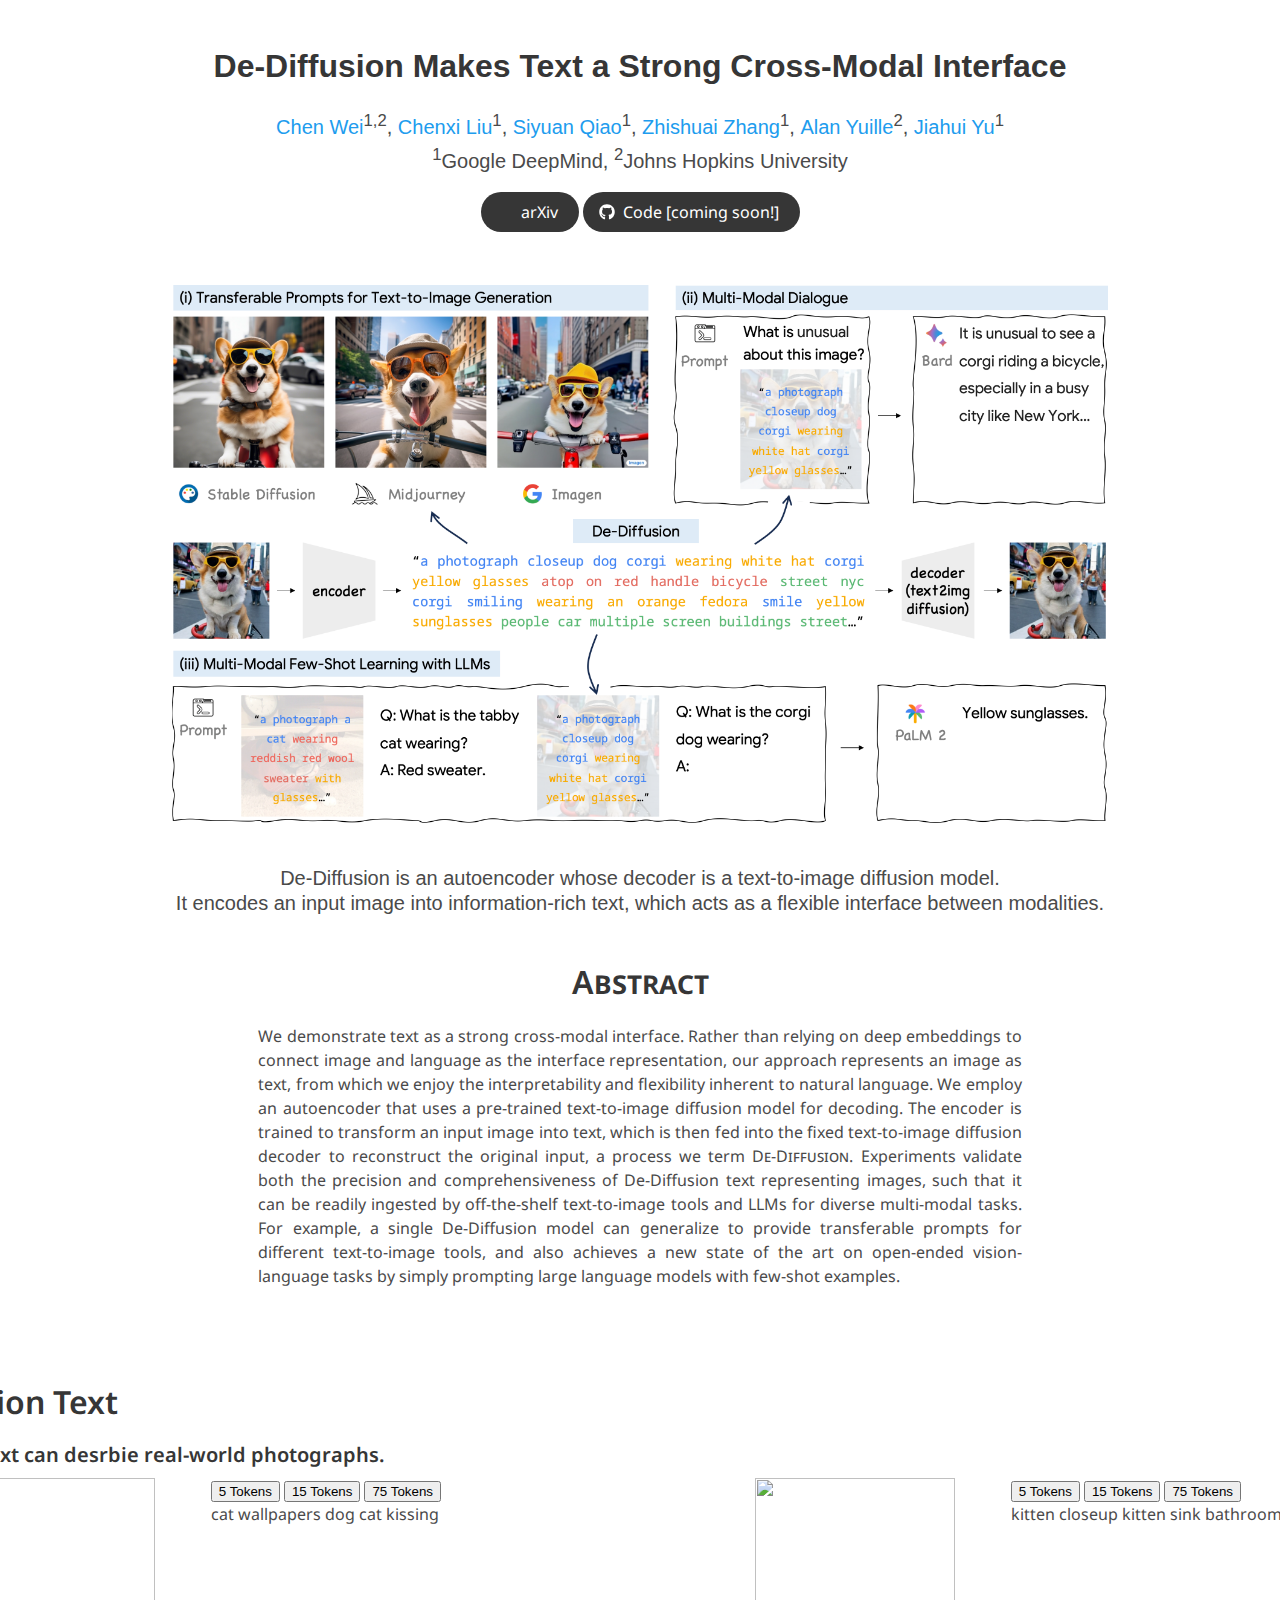
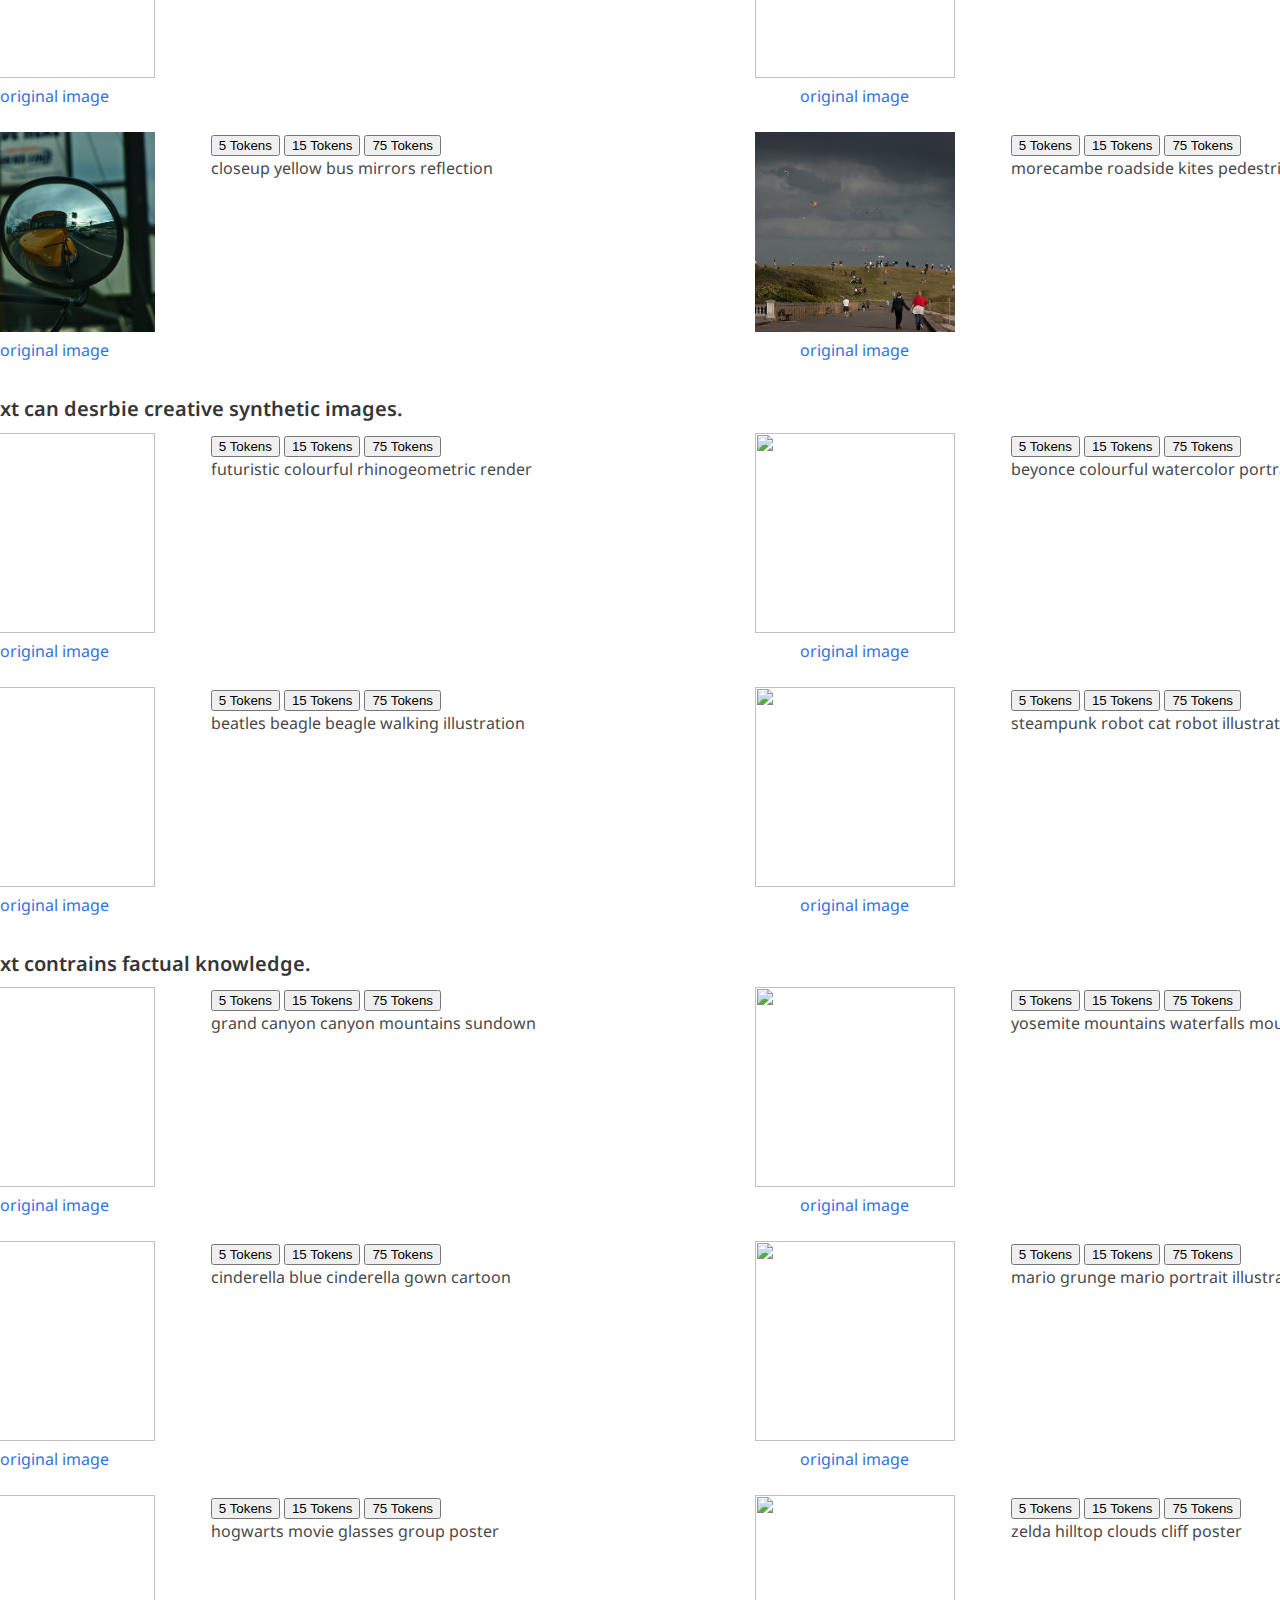
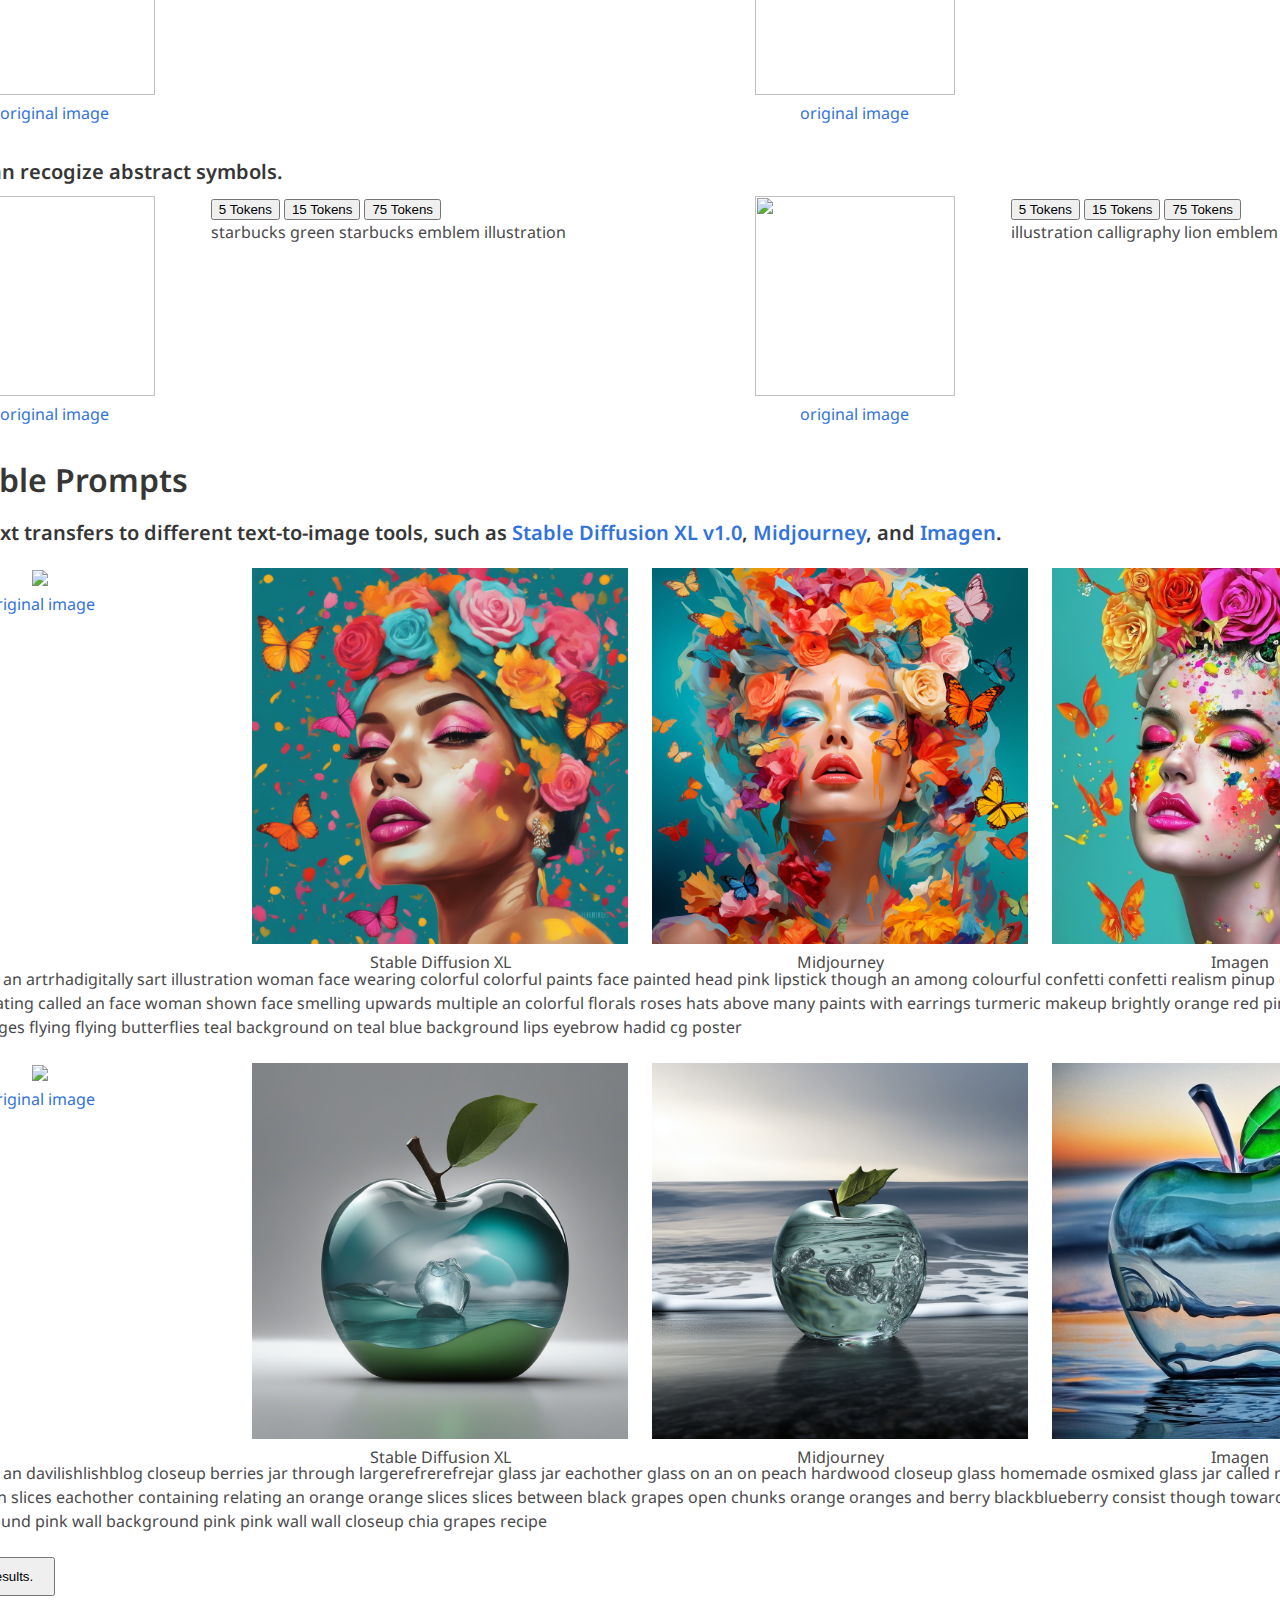
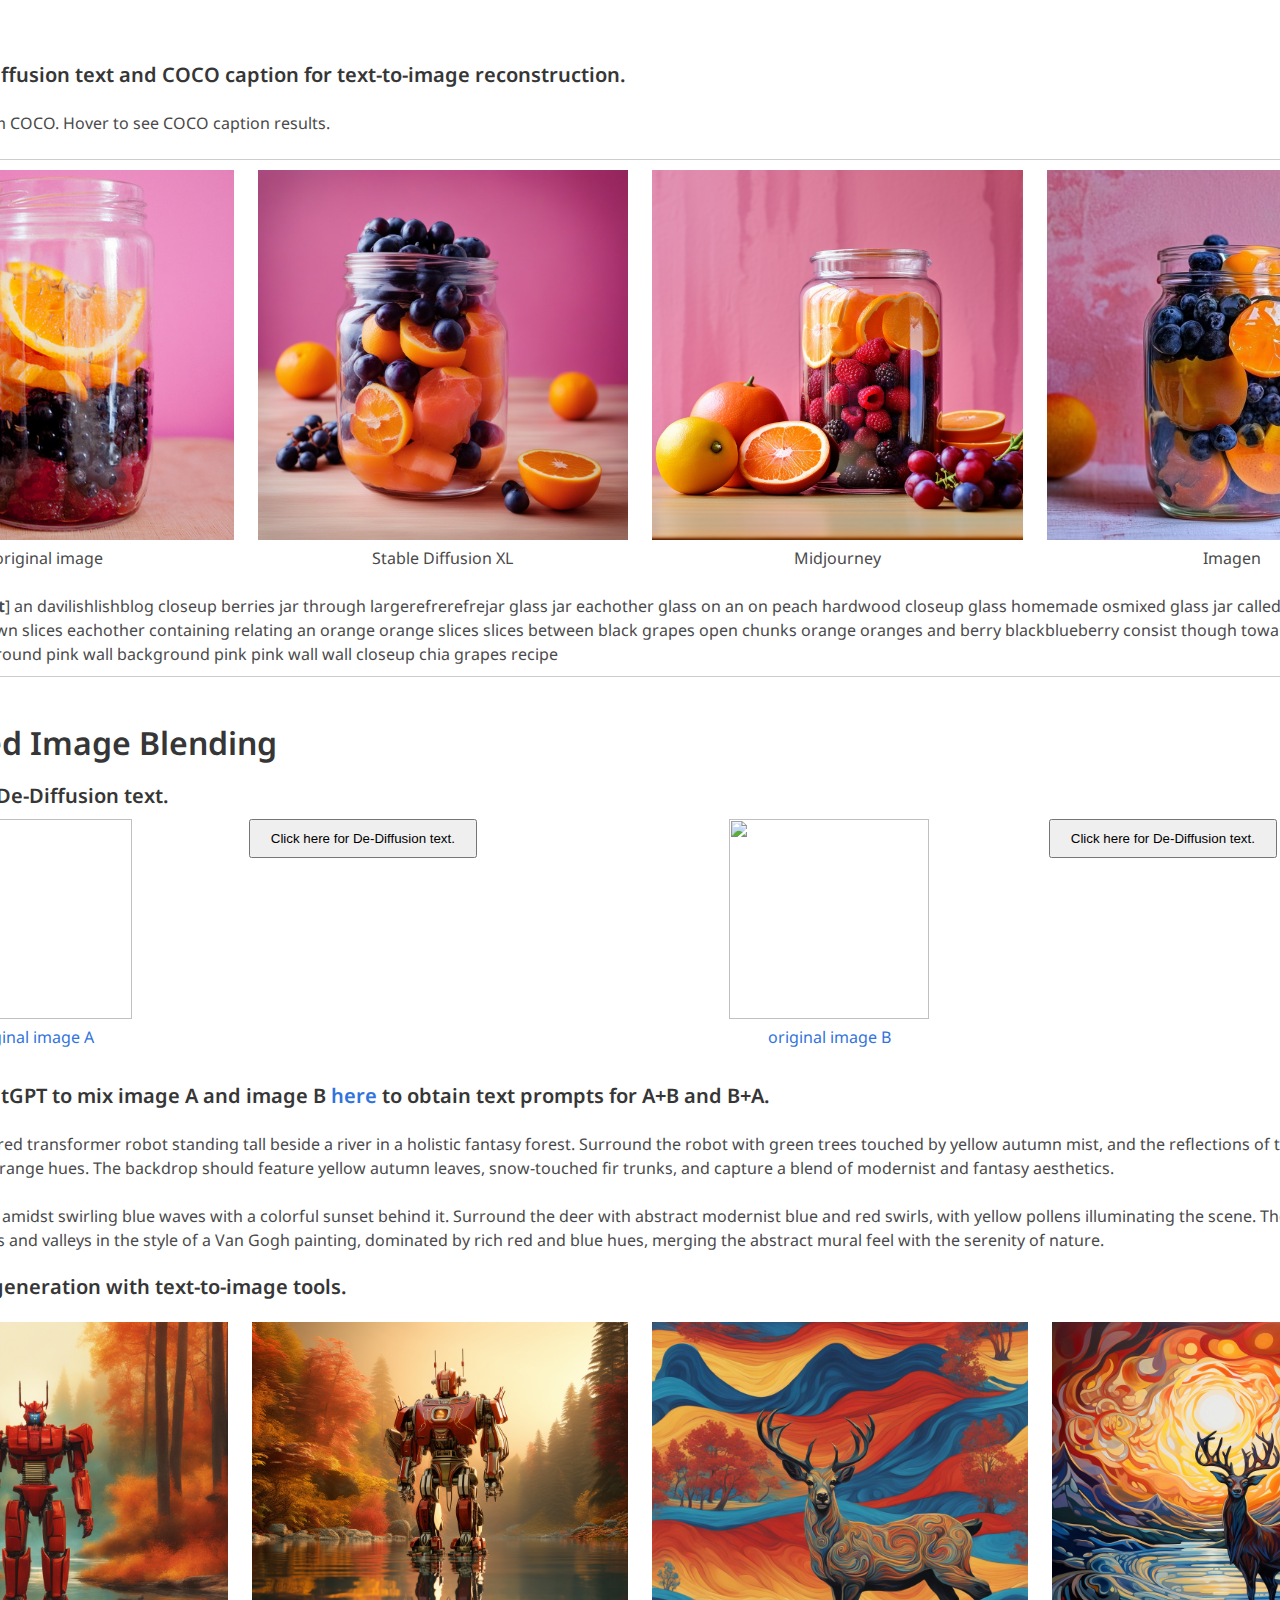
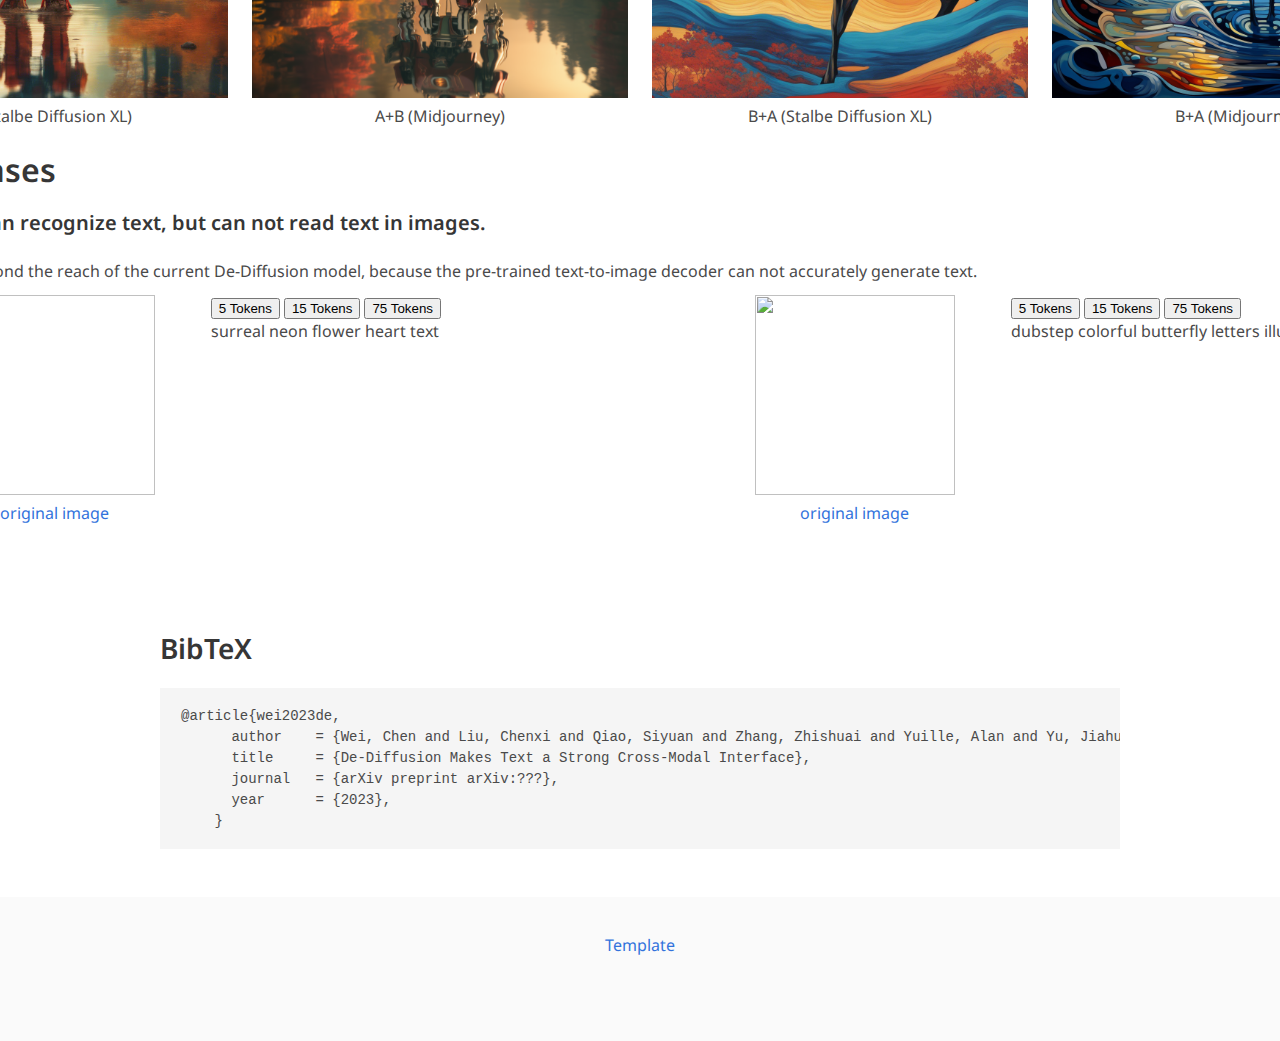
==== index.html @ e693ab11 "upadte" ====
<!DOCTYPE html>
<html>
<head>
  <meta charset="utf-8">
  <meta name="description"
        content="De-Diffusion Makes Text a Strong Cross-Modal Interface">
  <meta name="viewport" content="width=device-width, initial-scale=1">
  <title>De-Diffusion</title>

  <link href="https://fonts.googleapis.com/css?family=Google+Sans|Noto+Sans|Castoro"
        rel="stylesheet">

  <link rel="stylesheet" href="./dediffusion/css/bulma.min.css">
  <link rel="stylesheet" href="./dediffusion/css/bulma-carousel.min.css">
  <link rel="stylesheet" href="./dediffusion/css/bulma-slider.min.css">
  <link rel="stylesheet" href="./dediffusion/css/fontawesome.all.min.css">
  <link rel="stylesheet"
        href="https://cdn.jsdelivr.net/gh/jpswalsh/academicons@1/css/academicons.min.css">
  <link rel="stylesheet" href="./dediffusion/css/index.css">

  <script src="https://ajax.googleapis.com/ajax/libs/jquery/3.5.1/jquery.min.js"></script>
  <script defer src="./dediffusion/js/fontawesome.all.min.js"></script>
  <script src="./dediffusion/js/bulma-carousel.min.js"></script>
  <script src="./dediffusion/js/bulma-slider.min.js"></script>
  <script src="./dediffusion/js/index.js"></script>
  <style>
  .src-image{
    margin-bottom: -5%;
  }
  .dst-image {
    margin-top:-95%;
    opacity: 0;
    transition: 1s ease-in-out;
  }
  .overlay-image:hover .dst-image {
    opacity: 1;
  }

  .hover-block {
    padding: 10px;
    border: 1px solid #ccc;
    border-radius: 5px;
    /* position: absolute; */
    /* top: 0;
    left: 0; */
    transition: opacity 0s ease-in-out;
  }

  .dst-column {
    opacity: 0;
    margin-top:-38.35%;
    margin-bottom: 10%;
  }
  .overlay-column:hover .src-column {
    opacity: 0;
  }
  .overlay-column:hover .dst-column {
    opacity: 1;
  }

  caption {
    padding: 10px;
    caption-side: bottom;
    font-weight: 1000;
  }
  
  .center-cropped {
    object-fit: cover;
    object-position: center;
    height: 200px;
    width: 200px;
  }

  .center-cropped-auto {
    object-fit: cover;
    object-position: center;
    height: 100%;
    width: 100%;
  }
  #squareImage {
  width: 100%;
  }

  .square-text-block {
    width: 600px;
    height: auto;
    overflow: hidden;
    position: relative;
    box-sizing: border-box;
    margin-left: -10%;
  }

  .square-text-block-large {
    width: auto;
    height: auto;
    /* overflow: hidden; */
    /* position: relative; */
    /* box-sizing: border-box; */
  }
  </style>
</head>
<body>


<section class="hero">
  <div class="hero-body">
    <div class="container is-max-desktop">
      <div class="columns is-centered">
        <div class="column has-text-centered">
          <h1 class="title is-size-3 publication-title">
            De-Diffusion Makes Text a Strong Cross-Modal Interface
          </h1>
          <div class="is-size-5 publication-authors">
            <span class="author-block">
              <a href="https://weichen582.github.io/">Chen Wei</a><sup>1,2</sup>,</span>
            <span class="author-block">
              <a href="https://www.cs.jhu.edu/~cxliu/">Chenxi Liu</a><sup>1</sup>,</span>
            <span class="author-block">
              <a href="https://www.cs.jhu.edu/~syqiao/">Siyuan Qiao</a><sup>1</sup>,
            </span>
            <span class="author-block">
              <a href="https://zhishuai.xyz/">Zhishuai Zhang</a><sup>1</sup>,
            </span>
            <span class="author-block">
              <a href="https://www.cs.jhu.edu/~ayuille/">Alan Yuille</a><sup>2</sup>,
            </span>
            <span class="author-block">
              <a href="https://jiahuiyu.com/">Jiahui Yu</a><sup>1</sup>
            </span>
          </div>

          <div class="is-size-5 publication-authors">
            <span class="author-block"><sup>1</sup>Google DeepMind</span>,
            <span class="author-block"><sup>2</sup>Johns Hopkins University</span>
          </div>


          <div class="column has-text-centered">
            <div class="publication-links">
              <!-- PDF Link. -->
              <span class="link-block">
                <a href="https://arxiv.org/abs/???"
                   class="external-link button is-normal is-rounded is-dark">
                  <span class="icon">
                      <i class="ai ai-arxiv"></i>
                  </span>
                  <span>arXiv</span>
                </a>
              </span>
              <span class="link-block">
                <a href=""
                   class="external-link button is-normal is-rounded is-dark">
                  <span class="icon">
                      <i class="fab fa-github"></i>
                  </span>
                  <span>Code [coming soon!]</span>
                </a>
              </span>
            </div>
          </div>
        </div>
      </div>
    </div>
  </div>
</section>

<section class="hero teaser">
  <div class="container is-max-desktop">
    <div class="hero-body">
      <div class="columns is-centered has-text-centered">
        <div class="column" style="padding: 0px">
          <img src="./dediffusion_imgs/teaser.png">
        </div>
      </div>
    </div>
    <h2 class="subtitle has-text-centered">
        <p>De-Diffusion is an autoencoder whose decoder is a text-to-image diffusion model.</p>
        <p>It encodes an input image into information-rich text, which acts as a flexible interface between modalities.</p>
    </h2>
  </div>
</section>


<section class="section">
  <div class="container is-max-desktop">
    <!-- Abstract. -->
    <div class="columns is-centered has-text-centered">
      <div class="column is-four-fifths">
        <h2 class="title is-3"><span class="small-caps">Abstract</span></h2>
        <div class="content has-text-justified">
          <p>
            We demonstrate text as a strong cross-modal interface.
            Rather than relying on deep embeddings to connect image and language as the interface representation, our approach represents an image as text, from which we enjoy the interpretability and flexibility inherent to natural language.
            We employ an autoencoder that uses a pre-trained text-to-image diffusion model for decoding. The encoder is trained to transform an input image into text, which is then fed into the fixed text-to-image diffusion decoder to reconstruct the original input, a process we term <span class="small-caps">De-Diffusion</span>.
            Experiments validate both the precision and comprehensiveness of De-Diffusion text representing images, such that it can be readily ingested by off-the-shelf text-to-image tools and LLMs for diverse multi-modal tasks.
            For example, a single De-Diffusion model can generalize to provide transferable prompts for different text-to-image tools, and also achieves a new state of the art on open-ended vision-language tasks by simply prompting large language models with few-shot examples.
          </p>
        </div>
      </div>
    </div>
    <!--/ Abstract. -->
</section>


<section class="section">
  <div class="container is-max-desktop">
    <div class="columns is-centered">
      <div class="column is-full-width">
        <!-- <h2 class="title is-3">Inpainting</h2> -->

        <h3 class="title is-3">De-Diffusion Text</h3>

        <div class="title is-5 has-text-justified">
            <p>De-Diffusion text can desrbie real-world photographs.</p>
        </div>

        <div class="columns">
            <div class="columns">
                <div class="column has-text-centered">
                    <img class='center-cropped' src="https://farm1.staticflickr.com/46/121153772_8f51e0c3cc_z.jpg">
                    <p><a href="https://cocodataset.org/#explore?id=247428">original image</a></p>
                </div>
                <div class="column square-text-block">
                    <button onclick="showBlock('block0a', 'block0')">5 Tokens</button>
                    <button onclick="showBlock('block0b', 'block0')">15 Tokens</button>
                    <button onclick="showBlock('block0c', 'block0')">75 Tokens</button>
                    <div id="block0a" class="content-block active">
                        <p>cat wallpapers dog cat kissing</p>
                    </div>
                    <div id="block0b" class="content-block">
                        <p>cat close wallpapers dogs eachother kissing eachother shepherd with dog beside cat cat outdoors wet</p>
                    </div>
                    <div id="block0c" class="content-block">
                        <p>a col special awesome generic sphoto dog an shepherd dog sitting smelling smelling an cat showing a whites eachother it looking eachother there ently relating a a cat polcat a cat there blurry towards a cat cat cat among subtle subtle sunny shadows snow road sunny background parenparencat cat redness browns brown and ently feline parenvintage regard regard navarshepherd optimized macro sensual canine dog close vintage closeup closeup beak kiss</p>
                    </div>
                </div>
            </div>

            <div class="columns">
                <div class="column has-text-centered">
                    <img class='center-cropped' src="https://farm1.staticflickr.com/90/248270582_f41115367b_z.jpg">
                    <p><a href="https://cocodataset.org/#explore?id=209747">original image</a></p>
                </div>
                <div class="column square-text-block">
                    <button onclick="showBlock('blockza', 'blockz')">5 Tokens</button>
                    <button onclick="showBlock('blockzb', 'blockz')">15 Tokens</button>
                    <button onclick="showBlock('blockzc', 'blockz')">75 Tokens</button>
                    <div id="blockza" class="content-block active">
                        <p>kitten closeup kitten sink bathroom</p>
                    </div>
                    <div id="blockzb" class="content-block">
                        <p>kitten cute analogue cute closeup sitting sink cat grey kitten orange brushes white bathroom sink</p>
                    </div>
                    <div id="blockzc" class="content-block">
                        <p>a colvindic vscocam analogue photograph of an kittens cat sitting in in in sink in a white basin it in basin sink there with a a orangepolpom a combs beside blur there a utentaps shelf above there white wall blur and wall and taps refer relating blur face bright lime green green white blur prettiest sportinggray gray brunette feline photograph macro cute cute kittens photograph vintage blur blur eyebrow sink</p>
                    </div>
                </div>
            </div>
        </div>

        <div class="columns">
            <div class="columns">
                <div class="column has-text-centered">
                    <img class='center-cropped' src="dediffusion_imgs/COCO_val2014_000000022755.jpg">
                    <p><a href="https://cocodataset.org/#explore?id=22755">original image</a></p>
                </div>
                <div class="column square-text-block">
                    <button onclick="showBlock('blocksa', 'blocks')">5 Tokens</button>
                    <button onclick="showBlock('blocksb', 'blocks')">15 Tokens</button>
                    <button onclick="showBlock('blocksc', 'blocks')">75 Tokens</button>
                    <div id="blocksa" class="content-block active">
                        <p>closeup yellow bus mirrors reflection</p>
                    </div>
                    <div id="blocksb" class="content-block">
                        <p>blurred windshield closeup mirror closeup mirror mirror bus yellow windshield beside behind roads billboards pole</p>
                    </div>
                    <div id="blocksc" class="content-block">
                        <p>a colcordvindicanalogue closeup of yellow bus mirror through a mirromirromirror depicting a yellow vehicle it on black bicycle foreground behind a a black polhandle a boards behind blur towards a white boards boards above background silhousky sky white siding and poles pole besides wooden pole lborange green green handle reflection contentreflection black black round mirror rotterdam wisconsin congestion vehicle mirror mirror vintage hdr reflection glass mirror</p>
                    </div>
                </div>
            </div>

            <div class="columns">
                <div class="column has-text-centered">
                    <img class='center-cropped' src="dediffusion_imgs/COCO_val2014_000000577310.jpg">
                    <p><a href="http://cocodataset.org/#explore?id=577310">original image</a></p>
                </div>
                <div class="column square-text-block">
                    <button onclick="showBlock('blockea', 'blocke')">5 Tokens</button>
                    <button onclick="showBlock('blockeb', 'blocke')">15 Tokens</button>
                    <button onclick="showBlock('blockec', 'blocke')">75 Tokens</button>
                    <div id="blockea" class="content-block active">
                        <p>morecambe roadside kites pedestrians stormy</p>
                    </div>
                    <div id="blockeb" class="content-block">
                        <p>morecambe whitby foreground people walking flying kite kite wearing people stormy clouds roads retaining bridge</p>
                    </div>
                    <div id="blockec" class="content-block">
                        <p>a colvc vanishing lantic street photography peop person right women walking towards scattered flying kites and a red shirt a on roadway road along alongside a a retaining polretaining a fencing right slope numerous a people sitting flying behind gloom dark cloud cloud earthy mound grassy grass etc with dark sky muted muted grey black person cloud foreground people muted beige slope mound whitby whitby burrows hilltop sky cloud skyline people walk grassy road</p>
                    </div>
                </div>
            </div>
        </div>

        <div class="title is-5 has-text-justified">
            <p>De-Diffusion text can desrbie creative synthetic images.</p>
          </div>

        <div class="columns">
            <div class="columns">
                <div class="column has-text-centered">
                    <img class='center-cropped' src="https://ideogram.ai/api/images/direct/Y1kG0joVReqhaXZ9Kp013w.jpg">
                    <p><a href="https://ideogram.ai/g/tQFD0qmnRRi2pnsyJ-YuIw/3">original image</a></p>
                </div>
                <div class="column square-text-block">
                    <button onclick="showBlock('blockxa', 'blockx')">5 Tokens</button>
                    <button onclick="showBlock('blockxb', 'blockx')">15 Tokens</button>
                    <button onclick="showBlock('blockxc', 'blockx')">75 Tokens</button>
                    <div id="blockxa" class="content-block active">
                        <p>futuristic colourful rhinogeometric render</p>
                    </div>
                    <div id="blockxb" class="content-block">
                        <p>neon futuristic render statue closeup frontal geometric rhinocolorful origami colorful glowing colorful background triangle</p>
                    </div>
                    <div id="blockxc" class="content-block">
                        <p>an arts pic digitally pixels closeup glowing rhino wearing colorful colorful glaspentagon angular cone closeup forehead through an through colorful geomeangular futuristic futuristic osfuturistic futuristic animal resembsimilar called an chrome rhino shown front frontal incorporating wearing an colorful geometriangle angular with wearing face and horn yellow horn orange orange teal turquoise consist consist towards maroon angular on on angular maroon darkness on gray grey background closeup eyebrow futuristic futuristic wallpaper</p>
                    </div>
                </div>
            </div>

            <div class="columns">
                <div class="column has-text-centered">
                    <img class='center-cropped' src="https://ideogram.ai/api/images/direct/8IQ8CEo_RQ-yqnFo4xCoaw.jpg">
                    <p><a href="https://ideogram.ai/g/kD8Kn85LQua3i3O_zU0nKw/1">original image</a></p>
                </div>
                <div class="column square-text-block">
                    <button onclick="showBlock('blockya', 'blocky')">5 Tokens</button>
                    <button onclick="showBlock('blockyb', 'blocky')">15 Tokens</button>
                    <button onclick="showBlock('blockyc', 'blocky')">75 Tokens</button>
                    <div id="blockya" class="content-block active">
                        <p>beyonce colourful watercolor portrait illustration</p>
                    </div>
                    <div id="blockyb" class="content-block">
                        <p>beyonce beyonce drawing painting woman head abstract hair blackandwhite sleeveless colourful particles sketch sketch splash</p>
                    </div>
                    <div id="blockyc" class="content-block">
                        <p>a arts drawing beyonce beyonce portrait woman portrait with swept swept curls in a silver dress it with colourful watercolor there with a a colorful pollouda cloud above atop with a colorful watercolor graffiti atop beige beige background shadows grey background with spots wth with woman ear bold magenta purple black sleek off sleeveless blackandwhite blackandwhite yellow swoocurls rihanna jimi supermodel abstract inktober drawing illustration stration face eyebrow portrait</p>
                    </div>
                </div>
            </div>
        </div>

        <div class="columns">
            <div class="columns">
                <div class="column has-text-centered">
                    <img class='center-cropped' src="https://ideogram.ai/api/images/direct/6l1tDirkQiO5sNOvfDOBbg.jpg">
                    <p><a href="https://ideogram.ai/g/XiCjYdSiQ9uRc29wIEquLA/3">original image</a></p>
                </div>
                <div class="column square-text-block">
                    <button onclick="showBlock('blockma', 'blockm')">5 Tokens</button>
                    <button onclick="showBlock('blockmb', 'blockm')">15 Tokens</button>
                    <button onclick="showBlock('blockmc', 'blockm')">75 Tokens</button>
                    <div id="blockma" class="content-block active">
                        <p>beatles beagle beagle walking illustration</p>
                    </div>
                    <div id="blockmb" class="content-block">
                        <p>beagle cartoon illustration cartoon triplets walking pedestrian beagle teal sweaters surrounded text intersection text crossing</p>
                    </div>
                    <div id="blockmc" class="content-block">
                        <p>an cartoon albu books vscocam drawing cartoon beagle four wearing blue blusweaters each rear pink pants walking an on zebra crossing crossing crossing cartoon os midcentury beagle beagle called these four an dog dog shown walking lineup unison wearing an white beagle beagle bears between spelled font white shoes beagle beagle mco browns brown monochrome placed front with yellow sweater on on font gray background on gray green background background text minimalist cartoon poster</p>
                    </div>
                </div>
            </div>

            <div class="columns">
                <div class="column has-text-centered">
                    <img class='center-cropped' src="https://ideogram.ai/api/images/direct/8q_kubfMSKSBkCFsLgx-TA.jpg">
                    <p><a href="https://ideogram.ai/g/f6eakEnQSfmGYA0b7a4_Jw/1">original image</a></p>
                </div>
                <div class="column square-text-block">
                    <button onclick="showBlock('blockna', 'blockn')">5 Tokens</button>
                    <button onclick="showBlock('blocknb', 'blockn')">15 Tokens</button>
                    <button onclick="showBlock('blocknc', 'blockn')">75 Tokens</button>
                    <div id="blockna" class="content-block active">
                        <p>steampunk robot cat robot illustration</p>
                    </div>
                    <div id="blocknb" class="content-block">
                        <p>cat steampunk wallpapers caricature eyes standing robot cat blackandwhite robot eyes fork scratched sketch mechanism</p>
                    </div>
                    <div id="blocknc" class="content-block">
                        <p>an hdr painting robotic cat aus blackandwhite steampunk cyborg cat with eye with crook standing an on black leash robot steampunk steampunk ossteampunk punk robot resemb exhibiting called an filly cat shown standing neck showcasing relating an derelsteampunk mechanism robot with optomeeye optomeeyed optomelenses silver monochrome brown monochrome consist overlooking with derelmechanism overlooking scratched cities faded codes on beige yellow background portrait eyebrow steampunk steampunk artwork</p>
                    </div>
                </div>
            </div>
        </div>


        <div class="title is-5 has-text-justified">
          <p>De-Diffusion text contrains factual knowledge.</p>
        </div>

        <div class="columns">
            <div class="columns">
                <div class="column has-text-centered">
                    <img class='center-cropped' src="https://upload.wikimedia.org/wikipedia/commons/a/aa/Dawn_on_the_S_rim_of_the_Grand_Canyon_%288645178272%29.jpg">
                    <p><a href="https://en.wikipedia.org/wiki/Grand_Canyon_National_Park#/media/File:Dawn_on_the_S_rim_of_the_Grand_Canyon_(8645178272).jpg">original image</a></p>
                </div>
                <div class="column square-text-block">
                    <button onclick="showBlock('block1a', 'block1')">5 Tokens</button>
                    <button onclick="showBlock('block1b', 'block1')">15 Tokens</button>
                    <button onclick="showBlock('block1c', 'block1')">75 Tokens</button>
                    <div id="block1a" class="content-block active">
                        <p>grand canyon canyon mountains sundown</p>
                    </div>
                    <div id="block1b" class="content-block">
                        <p>canyon rim wallpapers canyon arial rim canyon cliffs reddish mountains sundown horizrim rim rim</p>
                    </div>
                    <div id="block1c" class="content-block">
                        <p>an typical grand canyon many brown vast peaks mountains and canyon and overview surrounded an overview mostly overview canyon grand grand osgrand canyon canyon shown foreground note an overview canyon shown overview lineup whilst towards an morning morning dusk overview also morning morning blue sky and sky redness orange brown purple wth numerous towards vast cliffs numerous grand canyon grand cliffs mountains mostly blue background dusk overview grand grand canyon</p>
                    </div>
                </div>
            </div>

            <div class="columns">
                <div class="column has-text-centered">
                    <img class='center-cropped' src="https://upload.wikimedia.org/wikipedia/commons/thumb/1/13/Tunnel_View%2C_Yosemite_Valley%2C_Yosemite_NP_-_Diliff.jpg/2880px-Tunnel_View%2C_Yosemite_Valley%2C_Yosemite_NP_-_Diliff.jpg">
                    <p><a href="https://en.wikipedia.org/wiki/Yosemite_National_Park#/media/File:Tunnel_View,_Yosemite_Valley,_Yosemite_NP_-_Diliff.jpg">original image</a></p>
                </div>
                <div class="column square-text-block">
                    <button onclick="showBlock('block2a', 'block2')">5 Tokens</button>
                    <button onclick="showBlock('block2b', 'block2')">15 Tokens</button>
                    <button onclick="showBlock('block2c', 'block2')">75 Tokens</button>
                    <div id="block2a" class="content-block active">
                        <p>yosemite mountains waterfalls mountains mountains</p>
                    </div>
                    <div id="block2b" class="content-block">
                        <p>yosemite canyon unsplash mountains surrounded valley yosemite cliffs vegetation mountains summer clouds forests mountains gorge</p>
                    </div>
                    <div id="block2c" class="content-block">
                        <p>an photographer typical known valleys two peimonumental cliffs mountains and dome and valleys surrounded an through grassy vegetation valleys yosemite yosemite osyosemite yosemite canyon together foreground looking an and valleys shown valleys open surrounded among an greenery flanforests forests besides white sky blue sky and cloud grey grey grey grey wth foreground towards white cliffs among valleys valleys monumental cliffs mountains mostly pine forrest haze overview monumental yosemite gorge</p>
                    </div>
                </div>
            </div>
        </div>

        <div class="columns">
            <div class="columns">
                <div class="column has-text-centered">
                    <img class='center-cropped' src="https://images.ctfassets.net/m3qyzuwrf176/5LwxiSmNztysKXhQdqnEEg/5f6000c243e3a5a744d3009127738d2d/Jun10_CINDERLLA_Matinees7-banner.jpg">
                    <p><a href="https://www.academymuseum.org/en/programs/detail/cinderella-01872a9c-4e25-158f-c0f6-730e6f821663">original image</a></p>
                </div>
                <div class="column square-text-block">
                    <button onclick="showBlock('block3a', 'block3')">5 Tokens</button>
                    <button onclick="showBlock('block3b', 'block3')">15 Tokens</button>
                    <button onclick="showBlock('block3c', 'block3')">75 Tokens</button>
                    <div id="block3a" class="content-block active">
                        <p>cinderella blue cinderella gown cartoon</p>
                    </div>
                    <div id="block3b" class="content-block">
                        <p>cinderella cartoon illustration cartoon woman gestures net princess blue gown with gloves snowing nighttime wires</p>
                    </div>
                    <div id="block3c" class="content-block">
                        <p>a illustration cartoon cinderella cinderella female fing examining offering sparkling webs wearing a pale dress it distributed sparkly strings overwhelmed distributed a a silver pol strings a string surrounding seen against a gray surface background right darkness purple background shadows snow ground darkness tree featuring wearing blue gloves pale pale blue white white dressed mostly silhouette yellow yellow hair ponytail disney rodgers imation animation cinderella gown illustration white face hime gown</p>                    </div>
                </div>
            </div>

            <div class="columns">
                <div class="column has-text-centered">
                    <img class='center-cropped' src="https://ideogram.ai/api/images/direct/mXjbXE2xRcibrtn_7Ikpbw.jpg">
                    <p><a href="https://ideogram.ai/api/images/direct/mXjbXE2xRcibrtn_7Ikpbw.jpg">original image</a></p>
                </div>
                <div class="column square-text-block">
                    <button onclick="showBlock('block4a', 'block4')">5 Tokens</button>
                    <button onclick="showBlock('block4b', 'block4')">15 Tokens</button>
                    <button onclick="showBlock('block4c', 'block4')">75 Tokens</button>
                    <div id="block4a" class="content-block active">
                        <p>mario grunge mario portrait illustration</p>
                    </div>
                    <div id="block4b" class="content-block">
                        <p>nintendo cartoon drawing cartoon boy portrait cartoon cartoon red cartoon with cap splash graffiti splash</p>
                    </div>
                    <div id="block4c" class="content-block">
                        <p>a drawing cartoon mario mario cartoon head portra animated mario mario in a red cap it looking watercolor paint staring there a a black pol spots a paint there staring wth a black spots dots on monochrome grey background shadows white backdrop splatsplatrefer wearing mario moustache red red teal blue blue drawing drawing vintage red deterbello cap capcom capcom alliance games inktober drawing vintage hdr cheek eyebrow smiling</p>
                    </div>
                </div>
            </div>
        </div>

        <div class="columns">
            <div class="columns">
                <div class="column has-text-centered">
                    <img class='center-cropped' src="https://m.media-amazon.com/images/M/MV5BNmQ0ODBhMjUtNDRhOC00MGQzLTk5MTAtZDliODg5NmU5MjZhXkEyXkFqcGdeQXVyNDUyOTg3Njg@._V1_.jpg">
                    <p><a href="https://www.imdb.com/title/tt0241527/mediaviewer/rm2105413120/?ref_=tt_ov_i">original image</a></p>
                </div>
                <div class="column square-text-block">
                    <button onclick="showBlock('block7a', 'block7')">5 Tokens</button>
                    <button onclick="showBlock('block7b', 'block7')">15 Tokens</button>
                    <button onclick="showBlock('block7c', 'block7')">75 Tokens</button>
                    <div id="block7a" class="content-block active">
                        <p>hogwarts movie glasses group poster</p>
                    </div>
                    <div id="block7b" class="content-block">
                        <p>potter movie poster people collage characters potter beside characters glasses candles text poster candle light</p>
                    </div>
                    <div id="block7c" class="content-block">
                        <p>an poster boy closeup wth black and hogwarts dressed brown tie brown tie aboard an amongst lit pillars lamps hogwarts movies osrupert stark aph containing foreground collage an teenage persons shown portrait portrait beside with an white and lamps pillars beside smiling text and font regard eyewear darkness orange and poster accompanied beside with icy birds among inhabitants faces darkness font cityscape black blue background lights poster hermione movie poster</p>
                    </div>
                </div>
            </div>

            <div class="columns">
                <div class="column has-text-centered">
                    <img class='center-cropped' src="https://upload.wikimedia.org/wikipedia/en/c/c6/The_Legend_of_Zelda_Breath_of_the_Wild.jpg">
                    <p><a href="https://en.wikipedia.org/wiki/The_Legend_of_Zelda:_Breath_of_the_Wild#/media/File:The_Legend_of_Zelda_Breath_of_the_Wild.jpg">original image</a></p>
                </div>
                <div class="column square-text-block">
                    <button onclick="showBlock('block8a', 'block8')">5 Tokens</button>
                    <button onclick="showBlock('block8b', 'block8')">15 Tokens</button>
                    <button onclick="showBlock('block8c', 'block8')">75 Tokens</button>
                    <div id="block8a" class="content-block active">
                        <p>zelda hilltop clouds cliff poster</p>
                    </div>
                    <div id="block8b" class="content-block">
                        <p>zelda movie poster boy standing sword shield atop text sunlight clouds sunlight valleys rock</p>
                    </div>
                    <div id="block8c" class="content-block">
                        <p>a poster cartoon adventure protag boy standing holding standing and sword atop a atop atop it on atop rock a landsc pol land sca foreground amid foreground amid a some cities city amid sunlight sunlight clouds among valleys among clouds foreground showcases sunlight sunlight also navy blue written font also font vintage action adventure shield disney reboot successor games game poster vintage and skyline slogan cloud</p>
                    </div>
                </div>
            </div>
        </div>

        <div class="title is-5 has-text-justified">
            <p>De-Diffusion can recogize abstract symbols.</p>
        </div>

        <div class="columns">
            <div class="columns">
                <div class="column has-text-centered">
                    <img class='center-cropped' src="https://assets1.cleartax-cdn.com/finfo/wg-utils/retool/bb7ce2ba-24e9-4891-846d-1be5964f10df.PNG">
                    <p><a href="https://zh.wikipedia.org/zh-tw/%E6%98%9F%E5%B7%B4%E5%85%8B#/media/File:Starbucks_Coffee.svg">original image</a></p>
                </div>
                <div class="column square-text-block">
                    <button onclick="showBlock('block5a', 'block5')">5 Tokens</button>
                    <button onclick="showBlock('block5b', 'block5')">15 Tokens</button>
                    <button onclick="showBlock('block5c', 'block5')">75 Tokens</button>
                    <div id="block5a" class="content-block active">
                        <p>starbucks green starbucks emblem illustration</p>
                    </div>
                    <div id="block5b" class="content-block">
                        <p>starbucks starbucks illustration symbol closeup round starbucks cup green face with star symbol background symbol</p>
                    </div>
                    <div id="block5c" class="content-block">
                        <p>an illustration coffee logo situated black and white green stripped logo huge logo white lines aboard an on the white logo circle pontiindian oslandmark coffee logo resemb relating called an coffee female shown face frontal situated relating an white religious star crown with smiling star long hair long curls deepgreen emerald green consist front between white logo between geomestar emerald strips background white white background minimalist minimalist minimalist logo logo</p>
                    </div>
                </div>
            </div>

            <div class="columns">
                <div class="column has-text-centered">
                    <img class='center-cropped' src="https://ideogram.ai/api/images/direct/1pLO2wyST_CM82bvSSIPhg.jpg">
                    <p><a href="https://ideogram.ai/g/DSmCiatASMujXBDsCPdk7A/1">original image</a></p>
                </div>
                <div class="column square-text-block">
                    <button onclick="showBlock('block6a', 'block6')">5 Tokens</button>
                    <button onclick="showBlock('block6b', 'block6')">15 Tokens</button>
                    <button onclick="showBlock('block6c', 'block6')">75 Tokens</button>
                    <div id="block6a" class="content-block active">
                        <p>illustration calligraphy lion emblem illustration</p>
                    </div>
                    <div id="block6b" class="content-block">
                        <p>lions minimalist illustration symbol typical walking symbol lions silhouette symbol black symbol grey background tied</p>
                    </div>
                    <div id="block6c" class="content-block">
                        <p>a lions animal walking side winding winding lion on a beige pared it minimalist profile silhouette featuring featuring a a black pol curled a silhouette atop lineup in a atmospheric silhouette silhouette on pale beige pared backgrounds grey background minimalist minimalist gladly featuring minimalist silhouette black and blk navy black white symbol modern i modernist minimalist white lions lions atx wsj fintech minimalist line symbol render o metric silhouette profile symbol</p>
                    </div>
                </div>
            </div>
        </div>

        <h3 class="title is-3">Transferable Prompts</h3>

        <div class="title is-5 has-text-justified">
            <p>De-Diffusion text transfers to different text-to-image tools, such as <a href="https://clipdrop.co/stable-diffusion">Stable Diffusion XL v1.0</a>, <a href="https://www.midjourney.com/">Midjourney</a>, and <a href="https://imagen.research.google/">Imagen</a>.</p>
        </div>

        <div class="content">
            <div class="columns">
                <div class="column has-text-centered">
                    <img src="https://ideogram.ai/api/images/direct/pJgM3IHEQ2OxPl3U02IGVA.jpg">
                    <p><a href="https://ideogram.ai/g/KGtfj-JrRAuwxWlDYI-qpA/2">original image</a></p>
                </div>

                <div class="column has-text-centered">
                    <img src="dediffusion_imgs/4_stable.jpeg">
                    <p>Stable Diffusion XL</p>
                </div>

                <div class="column has-text-centered">
                    <img src="dediffusion_imgs/4_mid.png">
                    <p>Midjourney</p>
                </div>

                <div class="column has-text-centered">
                    <img src="dediffusion_imgs/4_imagen.jpg">
                    <p>Imagen</p>
                </div>
            </div>

            <div class="long-text-block">
                <p>[<b>De-Diffusion Text</b>] an artrhadigitally sart illustration woman face wearing colorful colorful paints face painted head pink lipstick though an among colourful confetti confetti realism pinup osjanumonroe monroe resembrelating called an face woman shown face smelling upwards multiple an colorful florals roses hats above many paints with earrings turmeric makeup brightly orange red pink wth scattered among yellow oranges flying flying butterflies teal background on teal blue background lips eyebrow hadid cg poster</p>
            </div>
        </div>

        <div class="content">
            <div class="columns">
                <div class="column has-text-centered">
                    <img src="https://ideogram.ai/api/images/direct/0tNkWJixROOrKzy1HUzyHg.jpg">
                    <p><a href="https://ideogram.ai/g/FCDbFJXNRyGX_0jACq8ppw/0">original image</a></p>
                </div>

                <div class="column has-text-centered">
                    <img src="dediffusion_imgs/2_stable.jpeg">
                    <p>Stable Diffusion XL</p>
                </div>

                <div class="column has-text-centered">
                    <img src="dediffusion_imgs/2_mid.png">
                    <p>Midjourney</p>
                </div>

                <div class="column has-text-centered">
                    <img src="dediffusion_imgs/2_imagen.jpg">
                    <p>Imagen</p>
                </div>
            </div>

            <div class="long-text-block">
                <p>[<b>De-Diffusion Text</b>] an davilishlishblog closeup berries jar through largerefrerefrejar glass jar eachother glass on an on peach hardwood closeup glass homemade osmixed glass jar called relating called an oranges fruit shown slices eachother containing relating an orange orange slices slices between black grapes open chunks orange oranges and berry blackblueberry consist though towards pink closeup facing that background pink wall background pink pink wall wall closeup chia grapes recipe</p>
            </div>
        </div>

        <div id="expandable-block-1" class="expandable-block">
            <button onclick="toggleExpand('expandable-block-1')" class="expandable-button">Click here for more results.</button>

            <div class="content">
                <div class="columns">
                    <div class="column has-text-centered">
                        <img src="https://ideogram.ai/api/images/direct/zarOY9DpQfWeMfTiLYI5NQ.jpg">
                        <p><a href="https://ideogram.ai/g/mBsmE04ZTZS0dKAta33bpQ/3">original image</a></p>
                    </div>

                    <div class="column has-text-centered">
                        <img src="dediffusion_imgs/3_stable.jpeg">
                        <p>Stable Diffusion XL</p>
                    </div>

                    <div class="column has-text-centered">
                        <img src="dediffusion_imgs/3_mid.png">
                        <p>Midjourney</p>
                    </div>

                    <div class="column has-text-centered">
                        <img src="dediffusion_imgs/3_imagen.jpg">
                        <p>Imagen</p>
                    </div>
                </div>

                <div class="long-text-block">
                    <p>[<b>De-Diffusion Text</b>] an illustration albuetching vscocam illustration intricate insect heavily black intricate intricate insect insect crest intricate crest on an behind lit circular moon intricate folkosintricate insect insect forma exhibiting called an intricate insect shown frontal frontal surrounded amongst an lit many crescent moons besides scattered stars and stars and moons pastgold beige navy amongst beside among and crescent beside and crescent navy stars on dark navy background night stars bohemian etching logo</p>
                </div>
            </div>

            <div class="content">
                <div class="columns">
                    <div class="column has-text-centered">
                        <img class="center-cropped-auto" src="https://image.lexica.art/full_jpg/dd71b95a-121a-4387-839e-89c302966929" id="squareImage">
                        <p><a href="https://lexica.art/prompt/9085bca0-2eb5-46d0-9a52-277b8d76091a">original image</a></p>
                    </div>

                    <div class="column has-text-centered">
                        <img src="dediffusion_imgs/1_stable.jpeg">
                        <p>Stable Diffusion XL</p>
                    </div>

                    <div class="column has-text-centered">
                        <img src="dediffusion_imgs/1_mid.png">
                        <p>Midjourney</p>
                    </div>

                    <div class="column has-text-centered">
                        <img src="dediffusion_imgs/1_imagen.jpg">
                        <p>Imagen</p>
                    </div>
                </div>

                <div class="long-text-block">
                    <p>[<b>De-Diffusion Text</b>] an artapiccgi sart painting watercolor mountain consisting blackandwhite misty huge mountain towering mound and stick beside an beside a wetland wetland mountainfuturistic osfuturistic futuristic mound shown exhibiting see an misty pond shown hillside alongside alongside with an black black stems poles with dripping dripping with dripping atmospheric mist silver monochrome grey monochrome wth foreground towards white background aside alps peaks white peaks mountains beige beige background sunlight reflections fantasy watercolor painting</p>
                </div>
            </div>

            <div class="content">
                <div class="columns">
                    <div class="column has-text-centered">
                        <img src="dediffusion_imgs/5.jpg">
                        <p>original image</p>
                    </div>

                    <div class="column has-text-centered">
                        <img src="dediffusion_imgs/5_stable.jpeg">
                        <p>Stable Diffusion XL</p>
                    </div>

                    <div class="column has-text-centered">
                        <img src="dediffusion_imgs/5_mid.png">
                        <p>Midjourney</p>
                    </div>

                    <div class="column has-text-centered">
                        <img src="dediffusion_imgs/5_imagen.jpg">
                        <p>Imagen</p>
                    </div>
                </div>

                <div class="long-text-block">
                    <p>[<b>De-Diffusion Text</b>] an anomicomkppixels tfsimple circle consisting white blk wire hoop circular hoop black wire between an into black wire hoop minimal midcentury osminimal minimalist hoop creativesimilar called an white circle shown portrait frontal closeup resemban white white circular circle with simple simple simple hoop white circle ilitwhi black monochrome transportently between simple circle simple simple frame white isobackground isowhite background minimalist minimalist minimalist line decal</p>
                </div>
            </div>
        </div>

        <div class="title is-5 has-text-justified">
            <p>Compare De-Diffusion text and COCO caption for text-to-image reconstruction.</p>
        </div>
    
        <div class="content">
            <p>The example is from COCO. Hover to see COCO caption results.</p>
        </div>
    
        <div class="overlay-column content" >
            <div class="hover-block content src-column">
                <div class="columns">
                    <div class="column has-text-centered">
                        <img src="dediffusion_imgs/344222.jpg">
                        <p>original image</p>
                    </div>

                    <div class="column has-text-centered">
                        <img src="dediffusion_imgs/344222_stable_ours.jpeg">
                        <p>Stable Diffusion XL</p>
                    </div>

                    <div class="column has-text-centered">
                        <img src="dediffusion_imgs/344222_mid_ours.png">
                        <p>Midjourney</p>
                    </div>

                    <div class="column has-text-centered">
                        <img src="dediffusion_imgs/344222_imagen_ours.jpg">
                        <p>Imagen</p>
                    </div>
                </div>

                <div class="content">
                    <p>[<b>De-Diffusion Text</b>] an davilishlishblog closeup berries jar through largerefrerefrejar glass jar eachother glass on an on peach hardwood closeup glass homemade osmixed glass jar called relating called an oranges fruit shown slices eachother containing relating an orange orange slices slices between black grapes open chunks orange oranges and berry blackblueberry consist though towards pink closeup facing that background pink wall background pink pink wall wall closeup chia grapes recipe</p>
                </div>
            </div>

            <div class="hover-block content dst-column">
                <div class="columns">
                    <div class="column has-text-centered">
                        <img src="dediffusion_imgs/344222.jpg">
                        <p>original image</p>
                    </div>

                    <div class="column has-text-centered">
                        <img src="dediffusion_imgs/344222_stable_coco.jpeg">
                        <p>Stable Diffusion XL</p>
                    </div>

                    <div class="column has-text-centered">
                        <img src="dediffusion_imgs/344222_mid_coco.png">
                        <p>Midjourney</p>
                    </div>

                    <div class="column has-text-centered">
                        <img src="dediffusion_imgs/344222_imagen_coco.jpg">
                        <p>Imagen</p>
                    </div>
                </div>

                <div>
                    <p>[<b>COCO Caption</b>] A jar filled with different types of fruit on a table.</p>
                </div>
            </div>
        </div>

        <div class="title is-3 has-text-justified">
            <p>Text-Based Image Blending</p>
        </div>

        <div class="title is-5">
            <p>Step 1: Obtain De-Diffusion text.</p>
        </div>

        <div class="columns">
            <div class="columns">
                <div class="column has-text-centered">
                    <img class='center-cropped' src="https://image.lexica.art/full_jpg/d9bb6da9-cd80-4405-ab3e-8fdd4241c097">
                    <p><a href="https://image.lexica.art/full_jpg/d9bb6da9-cd80-4405-ab3e-8fdd4241c097">original image A</a></p>
                </div>
                <div class="column">
                    <div id="expandable-block-2" class="expandable-block">
                        <button onclick="toggleExpand('expandable-block-2')" class="expandable-button">Click here for De-Diffusion text.</button>
                        <div class="content">
                            <p>a colrejolossoils painting of transformer robot robot standing wearing dusk red robot in a blue armor it across blue waves amidst towards a a yellow pollens a swirl behind viewed between a colorful swirl swirl beside colorful yellow sunset cloudy colourful hills colourful valleys smh wearing gogh gogh bered red blue blue blue painting presented red red red psorirobot robson capcom modernist gicpainting painting painting blue painting abstract mural</p>
                        </div>
                    </div>
                </div> 
            </div>

            <div class="columns">
                <div class="column has-text-centered">
                    <img class='center-cropped' src="https://image.lexica.art/full_webp/f7083849-dbaa-4887-b978-85214fd8130e">
                    <p><a href="https://lexica.art/prompt/46e1bc73-daeb-4216-a2fb-ee09fb4db603">original image B</a></p>
                </div>
                <div class="column">
                    <div id="expandable-block-3" class="expandable-block">
                        <button onclick="toggleExpand('expandable-block-3')" class="expandable-button">Click here for De-Diffusion text.</button>
                        <div class="content">
                            <p>a colstavgmbmagewallpapers of deer deer animal standing standing wearing deer deer on a water water it on a river accompanied asting a a orangepolreflection a water among blur despite a green trees trees also but yellow autumn misty among forests autumnal fir trunk besides snow winter shutterorange teal teal darkness forest featuring bered auburn auburn majeantlers bavholistic fantasy forest deer wallpapers wallpapers wide reflections forest forest</p>
                        </div>
                    </div>
                </div> 
            </div>
        </div>

        <div class="title is-5">
            <p>Step 2: Ask ChatGPT to mix image A and image B <a href="https://chat.openai.com/share/9296bc9e-bb25-41c4-afdb-2dc52f5549b3">here</a> to obtain text prompts for A+B and B+A.</p>
        </div>

        <div class="content">
            <p>[<b>A+B</b>] Show a dusk red transformer robot standing tall beside a river in a holistic fantasy forest. Surround the robot with green trees touched by yellow autumn mist, and the reflections of the robot in the water touched by orange hues. The backdrop should feature yellow autumn leaves, snow-touched fir trunks, and capture a blend of modernist and fantasy aesthetics.</p>
        </div>

        <div class="content">
            <p>[<b>B+A</b>] Depict a deer amidst swirling blue waves with a colorful sunset behind it. Surround the deer with abstract modernist blue and red swirls, with yellow pollens illuminating the scene. The backdrop should feature colorful hills and valleys in the style of a Van Gogh painting, dominated by rich red and blue hues, merging the abstract mural feel with the serenity of nature.</p>
        </div>

        <div class="title is-5">
            <p>Step 3: Image generation with text-to-image tools.</p>
        </div>

        <div class="columns">
            <div class="column has-text-centered">
                <img src="dediffusion_imgs/A-B-stable.jpeg">
                <p>A+B (Stalbe Diffusion XL)</p>
            </div>

            <div class="column has-text-centered">
                <img src="dediffusion_imgs/A-B-mid.png">
                <p>A+B (Midjourney)</p>
            </div>

            <div class="column has-text-centered">
                <img src="dediffusion_imgs/B-A-stable.jpeg">
                <p>B+A (Stalbe Diffusion XL)</p>
            </div>

            <div class="column has-text-centered">
                <img src="dediffusion_imgs/B-A-mid.png">
                <p>B+A (Midjourney)</p>
            </div>
        </div>

        <div class="title is-3 has-text-justified">
            <p>Failure Cases</p>
        </div>

        <div class="title is-5">
            <p>De-Diffusion can recognize text, but can not read text in images.</p>
        </div>
        <div class="content">
            <p>Reading text is beyond the reach of the current De-Diffusion model, because the pre-trained text-to-image decoder can not accurately generate text.</p>
        </div>

        <div class="columns">
            <div class="columns">
                <div class="column has-text-centered">
                    <img class='center-cropped' src="https://ideogram.ai/api/images/direct/lgfoOGjfTRmb0nvu6Erv3A.jpg">
                    <p><a href="https://ideogram.ai/g/yLdw2ICsROynPGB8bkaPfg/3">original image</a></p>
                </div>
                <div class="column square-text-block">
                    <button onclick="showBlock('blockoa', 'blocko')">5 Tokens</button>
                    <button onclick="showBlock('blockob', 'blocko')">15 Tokens</button>
                    <button onclick="showBlock('blockoc', 'blocko')">75 Tokens</button>
                    <div id="blockoa" class="content-block active">
                        <p>surreal neon flower heart text</p>
                    </div>
                    <div id="blockob" class="content-block">
                        <p>colorful kawaii render letters surrounded lettering colorful heart pink letters purple flowers flowers text text</p>
                    </div>
                    <div id="blockoc" class="content-block">
                        <p>a edit render cgi frontal of a heart font elaborate pink pink font elaborate plants placed on a shape in colorful flowers oversized heart having floral with pink gerber roses heads with colourful and seen alongside some purple pom pom right with colourful toys flowers on greypink ground on spotlight darkness brown background mshcarnival toy colourful blue pink pink colorful font font flowers birthday font font dop photography flickr johan afm cgi toys 
                        </p>
                    </div>
                </div>
            </div>

            <div class="columns">
                <div class="column has-text-centered">
                    <img class='center-cropped' src="https://ideogram.ai/api/images/direct/F2bN2mEhR1WcTIFyCB2Tyw.jpg">
                    <p><a href="https://ideogram.ai/g/YoTR_pwST1G2BqxGLSsH-Q/1">original image</a></p>
                </div>
                <div class="column square-text-block">
                    <button onclick="showBlock('blockpa', 'blockp')">5 Tokens</button>
                    <button onclick="showBlock('blockpb', 'blockp')">15 Tokens</button>
                    <button onclick="showBlock('blockpc', 'blockp')">75 Tokens</button>
                    <div id="blockpa" class="content-block active">
                        <p>dubstep colorful butterfly letters illustration</p>
                    </div>
                    <div id="blockpb" class="content-block">
                        <p>colorful kawaii psd cartoon typical letters colorful butterflies colorful letters colourful butterflies colorful background splash</p>
                    </div>
                    <div id="blockpc" class="content-block">
                        <p>a edit vector cartoon font of colorful letters font specially white blue sculpted sculpted letters placed embraced eachother font on colorful paint paint paint with two with pink butterfly butterflies above with font and flying with two colorful butterfly butterflies atop on colorful buttons letters on grey green background on shadows light green background wacky wacky cute cute blue magenta yellow yellow fontpretzel cute ceramic font font client client flickr rizio alivedeviantart font</p>
                    </div>
                </div>
            </div>
        </div>
        
        <!-- <div class="overlay-column" >
            <div class="hover-block content src-column">
                <div class="columns">
                    <div class="column has-text-centered">
                        <img src="dediffusion_imgs/74.jpg">
                        <p>original image</p>
                    </div>

                    <div class="column has-text-centered">
                        <img src="dediffusion_imgs/74_stable_ours.jpg">
                        <p>Stable Diffusion XL</p>
                    </div>

                    <div class="column has-text-centered">
                        <img src="dediffusion_imgs/74_mid_ours.jpg">
                        <p>Midjourney</p>
                    </div>

                    <div class="column has-text-centered">
                        <img src="dediffusion_imgs/74_imagen_ours.jpg">
                        <p>Imagen</p>
                    </div>
                </div>

                <div class="content">
                    <p>[<b>De-Diffusion Text</b>] an landsapiccinemageneric photograph dog labrador aus white creamy labrador retriever lying lying resting threshold lying an onto slate footpath pathway street milan ositalian retristreet stil relating called an cream dog shown sleeping sleeping beside near an blue left bicycle bicycle left crowded street left tyre and umbrella blurry beige brown monochrome left left towards and sitting among people street gray walls alley mostly brown buildings street blur street pathway street</p>
                </div>
            </div>

            <div class="hover-block content dst-column">
                <div class="columns">
                    <div class="column has-text-centered">
                        <img src="dediffusion_imgs/74.jpg">
                        <p>original image</p>
                    </div>

                    <div class="column has-text-centered">
                        <img src="dediffusion_imgs/74_stable_coco.jpeg">
                        <p>Stable Diffusion XL</p>
                    </div>

                    <div class="column has-text-centered">
                        <img src="dediffusion_imgs/74_mid_coco.jpg">
                        <p>Midjourney</p>
                    </div>

                    <div class="column has-text-centered">
                        <img src="dediffusion_imgs/74_imagen_coco.jpg">
                        <p>Imagen</p>
                    </div>
                </div>

                <div>
                    <p>[<b>COCO Caption</b>] A white dog is sleeping on a street and a bicycle.</p>
                </div>
            </div>
        </div> -->
  </div>
</section>


<section class="section" id="BibTeX">
  <div class="container is-max-desktop content">
    <h2 class="title">BibTeX</h2>
    <pre><code>@article{wei2023de,
      author    = {Wei, Chen and Liu, Chenxi and Qiao, Siyuan and Zhang, Zhishuai and Yuille, Alan and Yu, Jiahui},
      title     = {De-Diffusion Makes Text a Strong Cross-Modal Interface},
      journal   = {arXiv preprint arXiv:???},
      year      = {2023},
    }</code></pre>
  </div>
</section>



<footer class="footer">
  <div class="container">
    <div class="columns is-centered">
      <div class="content">
        <p>
          <a href="https://github.com/nerfies/nerfies.github.io">Template</a>
        </p>
      </div>
    </div>
  </div>
</footer>

</body>
</html>
---- dediffusion/css/index.css ----
body {
  font-family: 'Noto Sans', sans-serif;
}


.footer .icon-link {
    font-size: 25px;
    color: #000;
}

.link-block a {
    margin-top: 5px;
    margin-bottom: 5px;
}

.small-caps {
  font-variant: small-caps;
}


.teaser .hero-body {
  padding-top: 0;
  padding-bottom: 3rem;
}

.teaser {
  font-family: 'Google Sans', sans-serif;
}


.publication-title {
}

.publication-banner {
  max-height: parent;

}

.publication-banner video {
  position: relative;
  left: auto;
  top: auto;
  transform: none;
  object-fit: fit;
}

.publication-header .hero-body {
}

.publication-title {
    font-family: 'Google Sans', sans-serif;
}

.publication-authors {
    font-family: 'Google Sans', sans-serif;
}

.publication-venue {
    color: #555;
    width: fit-content;
    font-weight: bold;
}

.publication-awards {
    color: #ff3860;
    width: fit-content;
    font-weight: bolder;
}

.publication-authors {
}

.publication-authors a {
   color: hsl(204, 86%, 53%) !important;
}

.publication-authors a:hover {
    text-decoration: underline;
}

.author-block {
  display: inline-block;
}

.publication-banner img {
}

.publication-authors {
  /*color: #4286f4;*/
}

.publication-video {
    position: relative;
    width: 100%;
    height: 0;
    padding-bottom: 56.25%;

    overflow: hidden;
    border-radius: 10px !important;
}

.publication-video iframe {
    position: absolute;
    top: 0;
    left: 0;
    width: 100%;
    height: 100%;
}

.publication-body img {
}

.results-carousel {
  overflow: hidden;
}

.results-carousel .item {
  margin: 5px;
  overflow: hidden;
  border: 1px solid #bbb;
  border-radius: 10px;
  padding: 0;
  font-size: 0;
}

.results-carousel video {
  margin: 0;
}


.interpolation-panel {
  background: #f5f5f5;
  border-radius: 10px;
}

.interpolation-panel .interpolation-image {
  width: 100%;
  border-radius: 5px;
}

.interpolation-video-column {
}

.interpolation-panel .slider {
  margin: 0 !important;
}

.interpolation-panel .slider {
  margin: 0 !important;
}

#interpolation-image-wrapper {
  width: 96%;
}
#interpolation-image-wrapper img {
  border-radius: 5px;
}

.content-block {
  display: none;
}

.content-block.active {
  display: block;
}

.long-text-block {
  width: auto;
  height: auto;
  overflow: hidden;
  position: relative;
  box-sizing: border-box;
  margin-top: -2%;
}

.expandable-button {
  padding: 10px 20px;
  cursor: pointer;
  margin-bottom: 20px; /* Space between button and content */
}

.expandable-block .content {
  overflow: hidden;
  height: 0;
  transition: height 0.3s ease-out;
}

.expandable-block.expanded .content {
  height: auto; /* Adjust as needed */
  transition: height 0.3s ease-in;
  margin-bottom: 20px; /* Space between button and content */
}
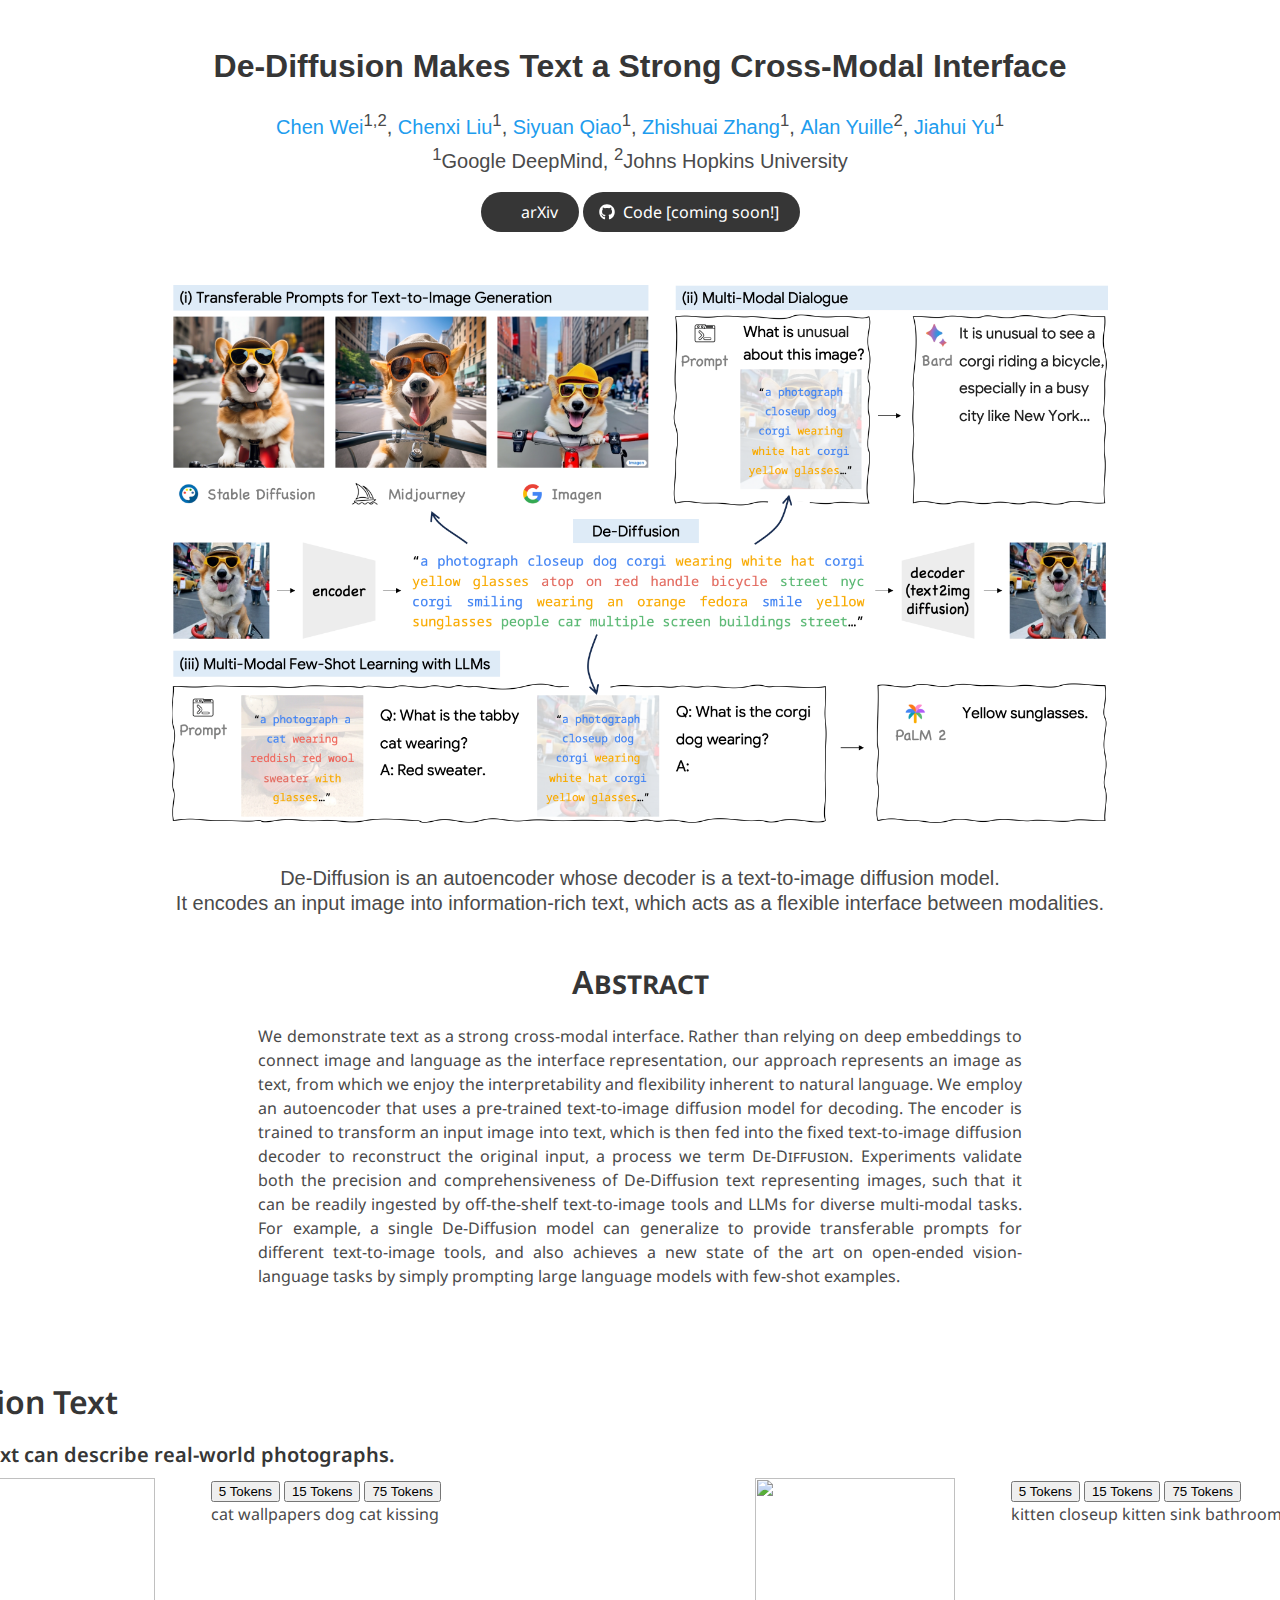
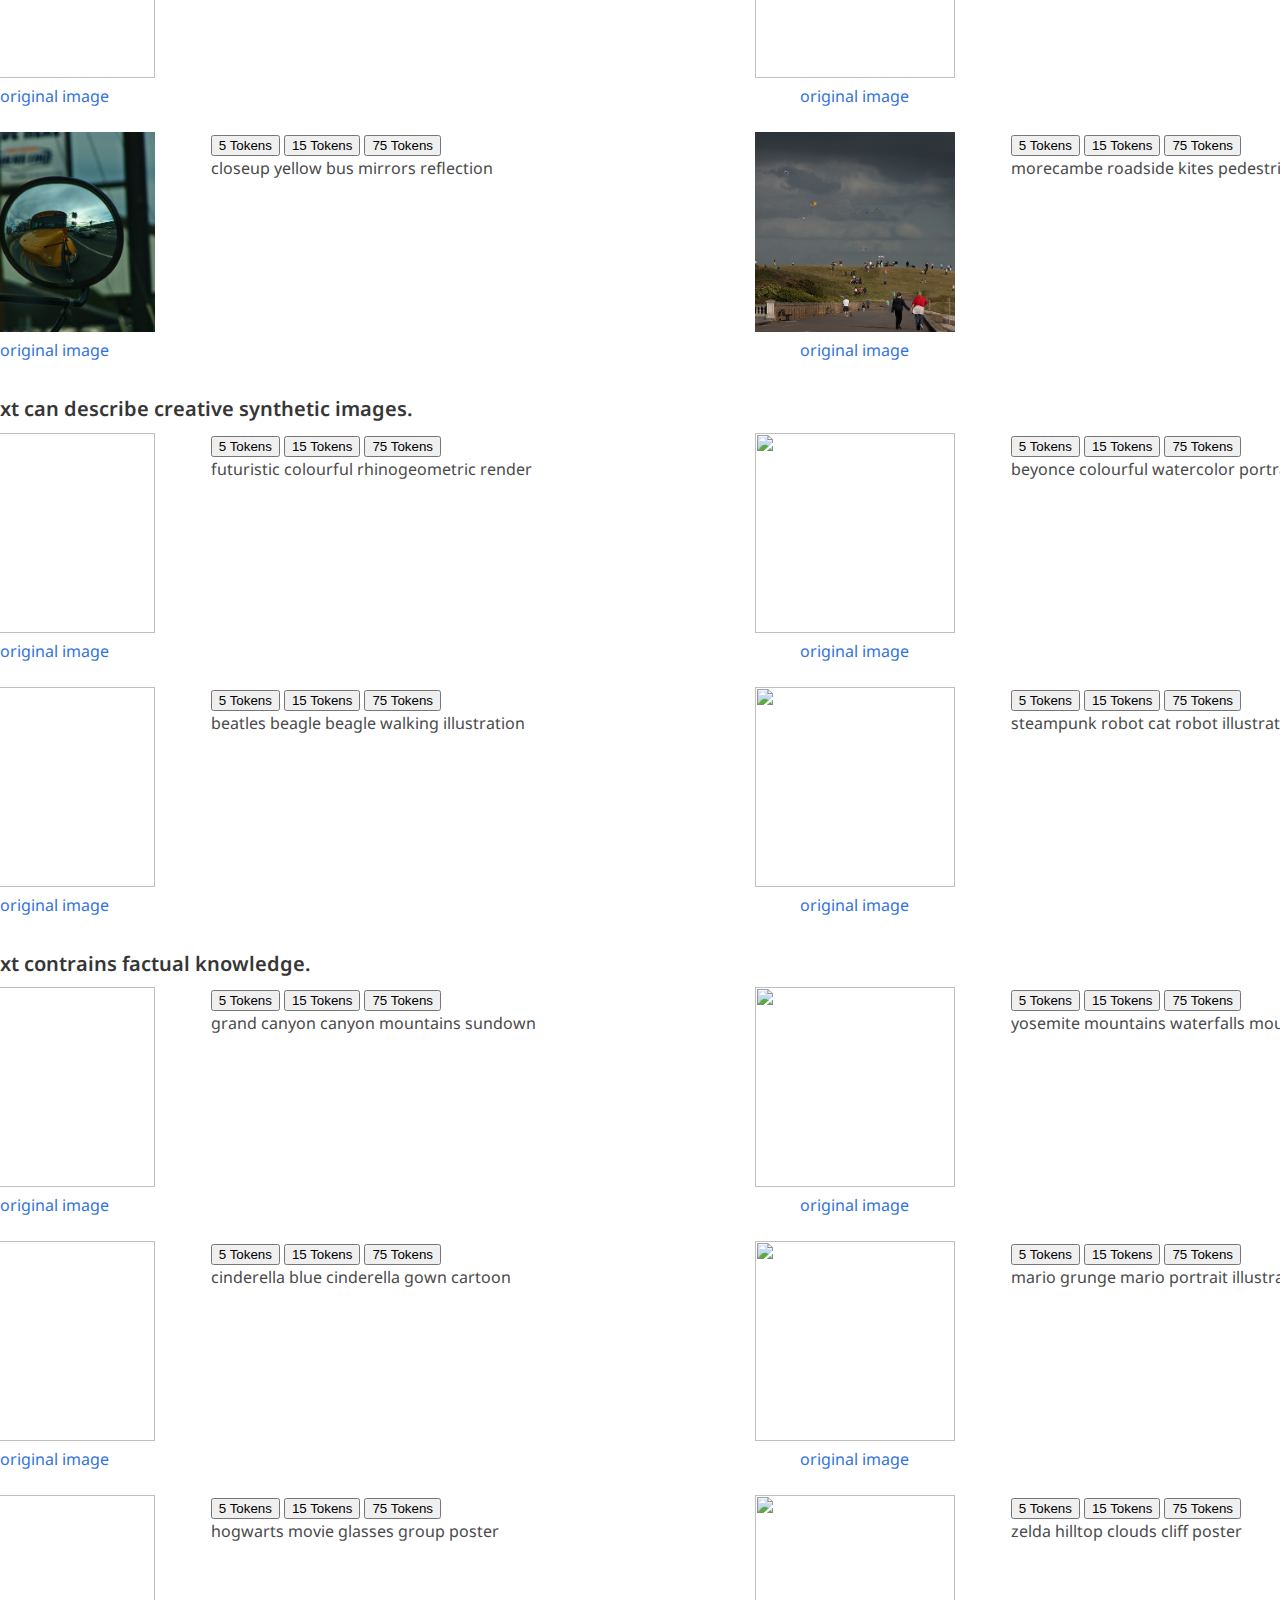
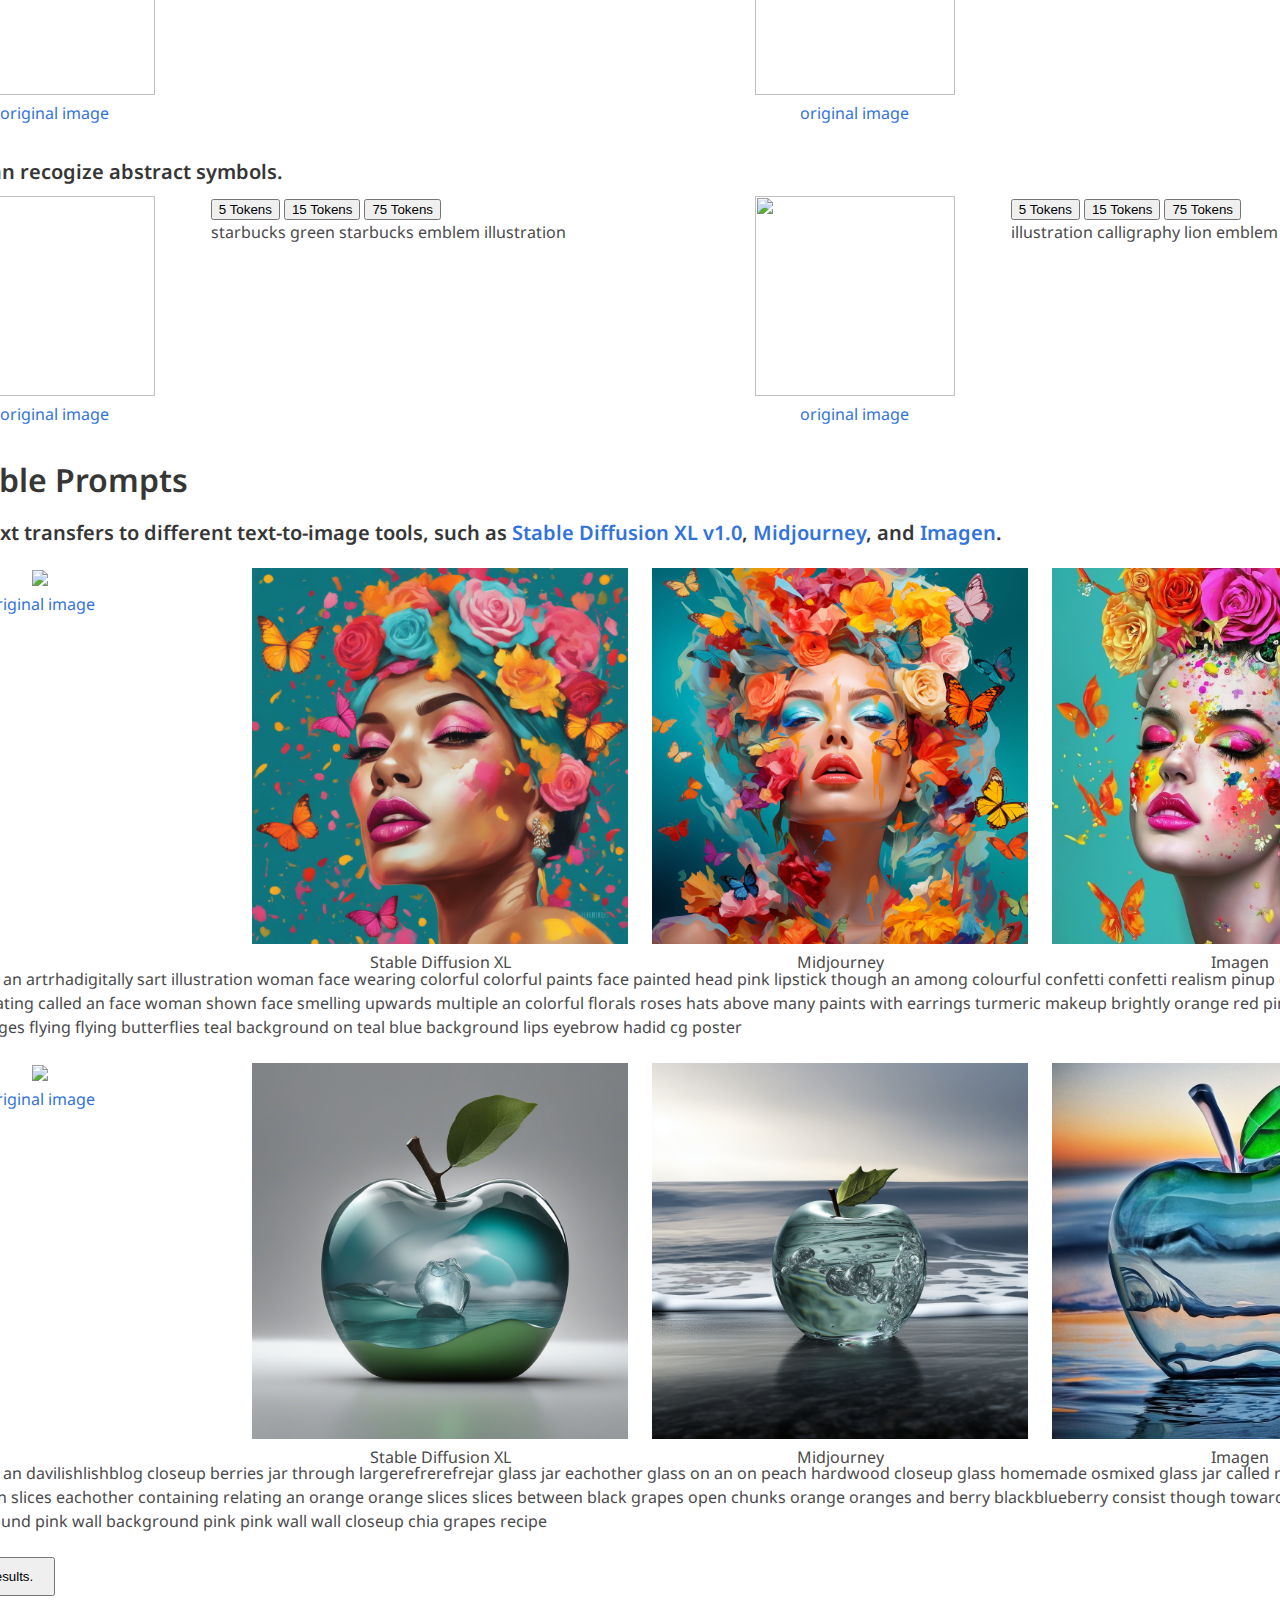
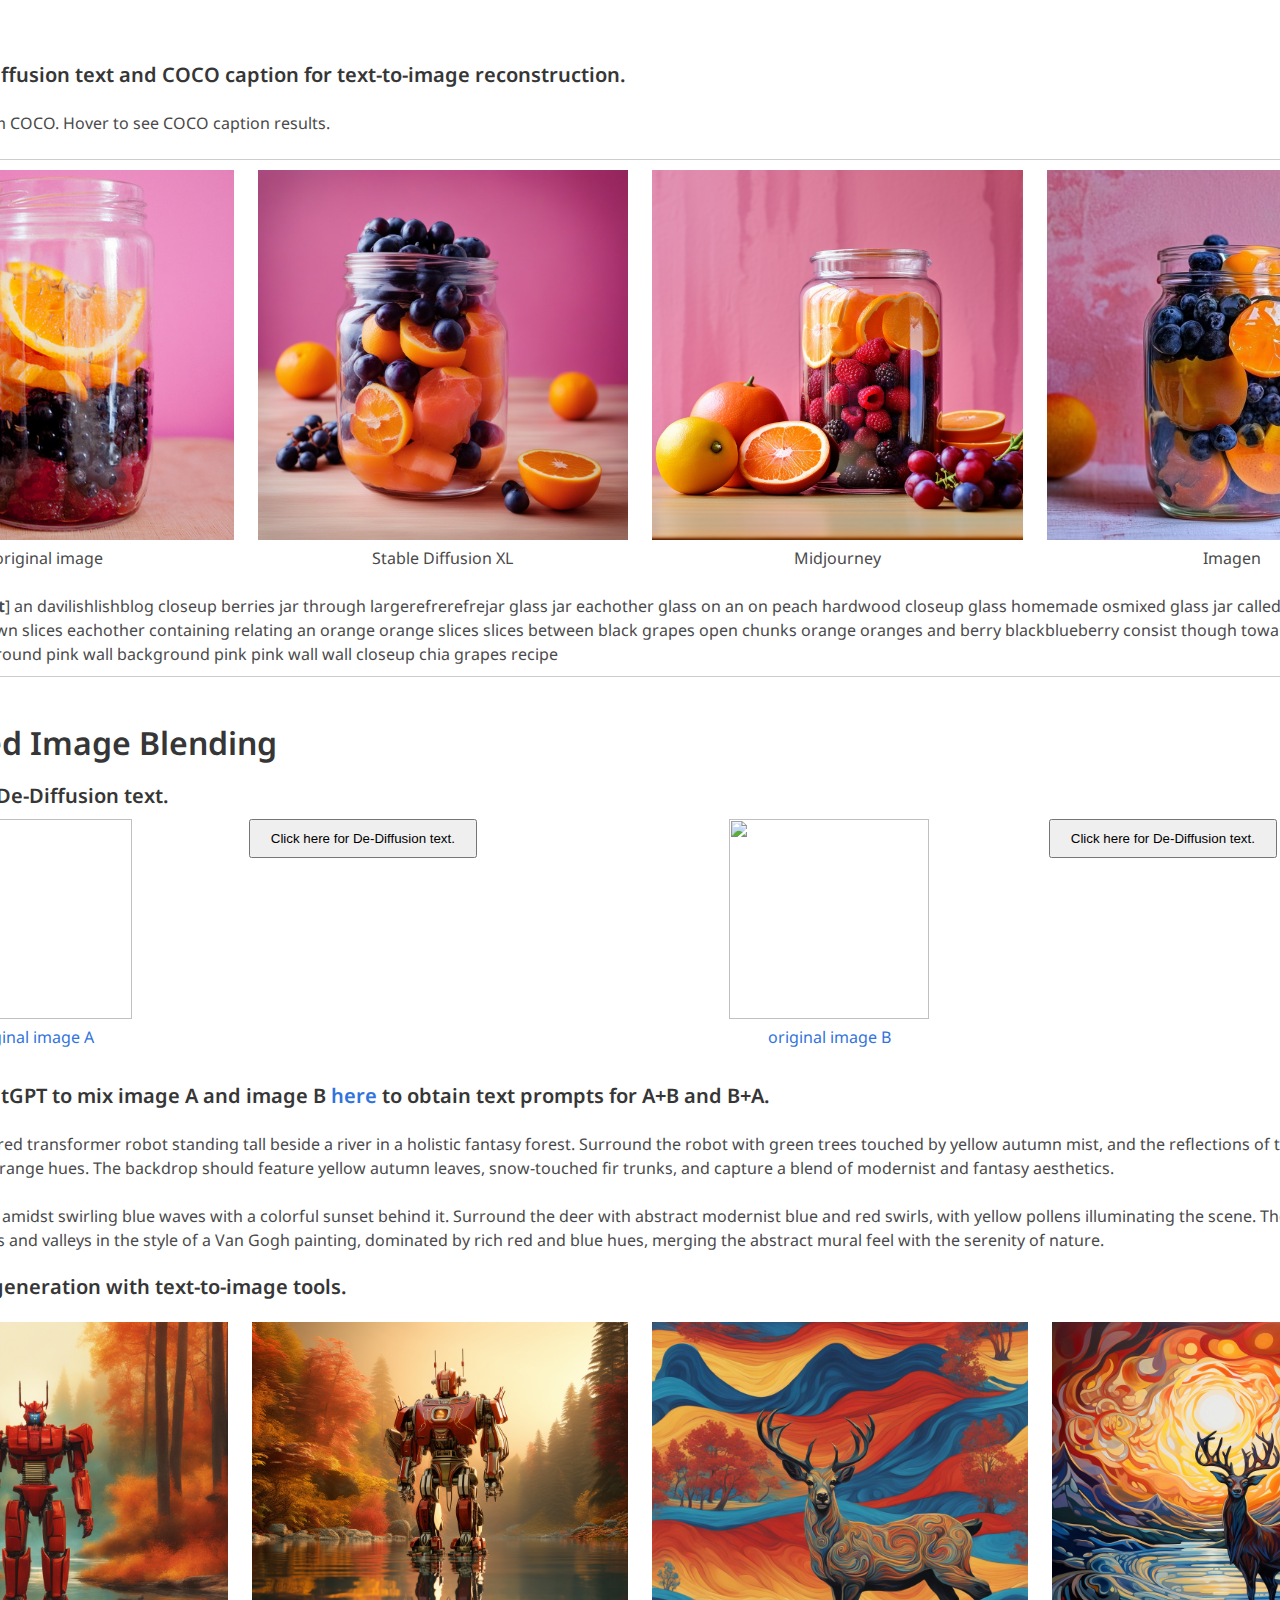
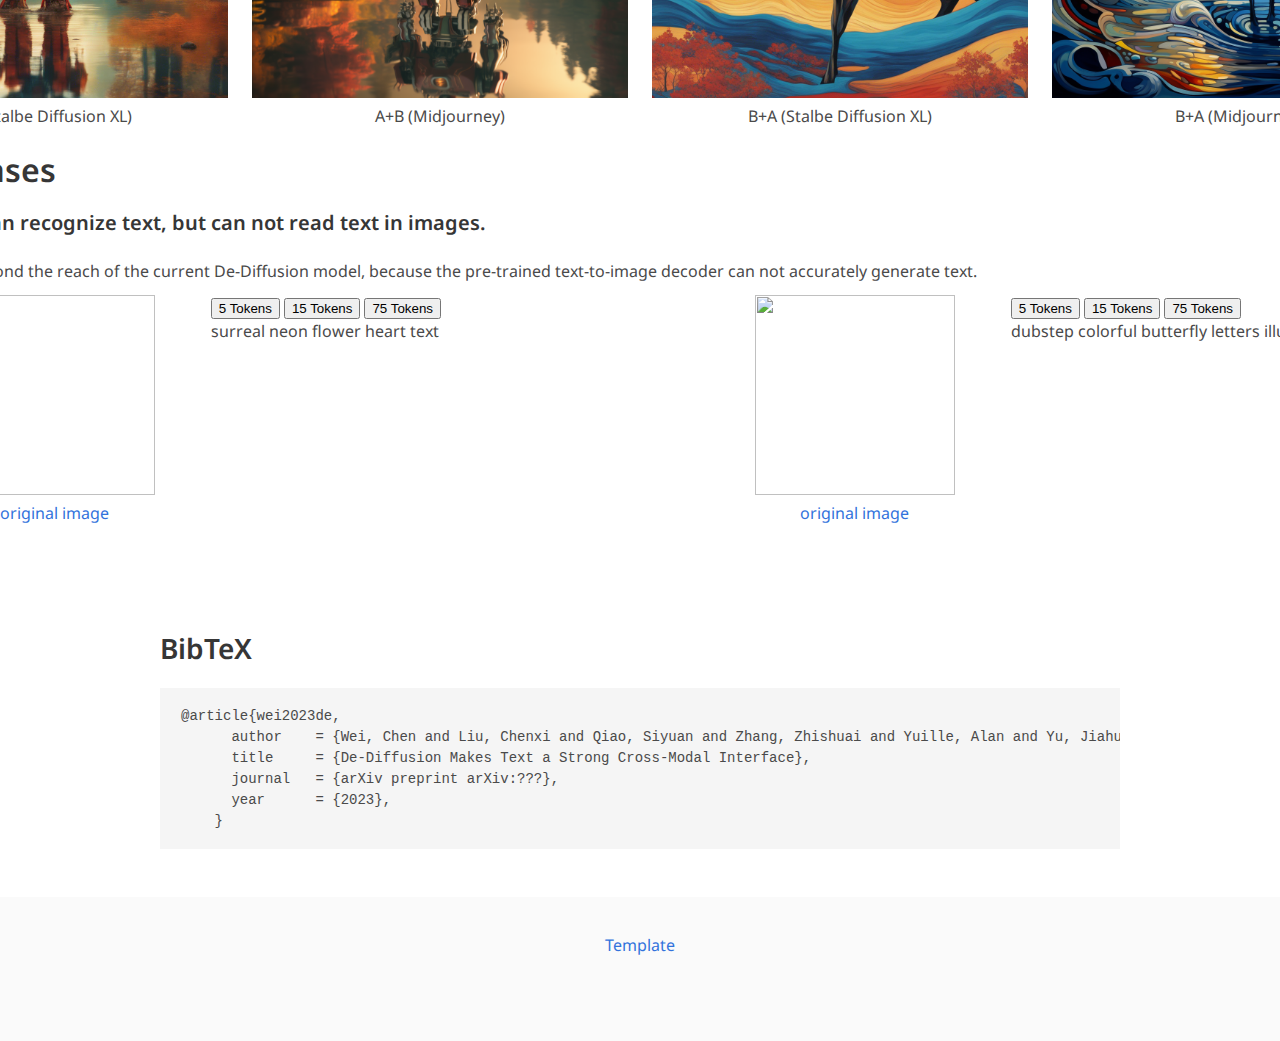
==== commit 35ab6e8d: "upadte" ====
--- a/index.html
+++ b/index.html
@@ -211,7 +211,7 @@
         <h3 class="title is-3">De-Diffusion Text</h3>
 
         <div class="title is-5 has-text-justified">
-            <p>De-Diffusion text can desrbie real-world photographs.</p>
+            <p>De-Diffusion text can describe real-world photographs.</p>
         </div>
 
         <div class="columns">
@@ -303,7 +303,7 @@
         </div>
 
         <div class="title is-5 has-text-justified">
-            <p>De-Diffusion text can desrbie creative synthetic images.</p>
+            <p>De-Diffusion text can describe creative synthetic images.</p>
           </div>
 
         <div class="columns">
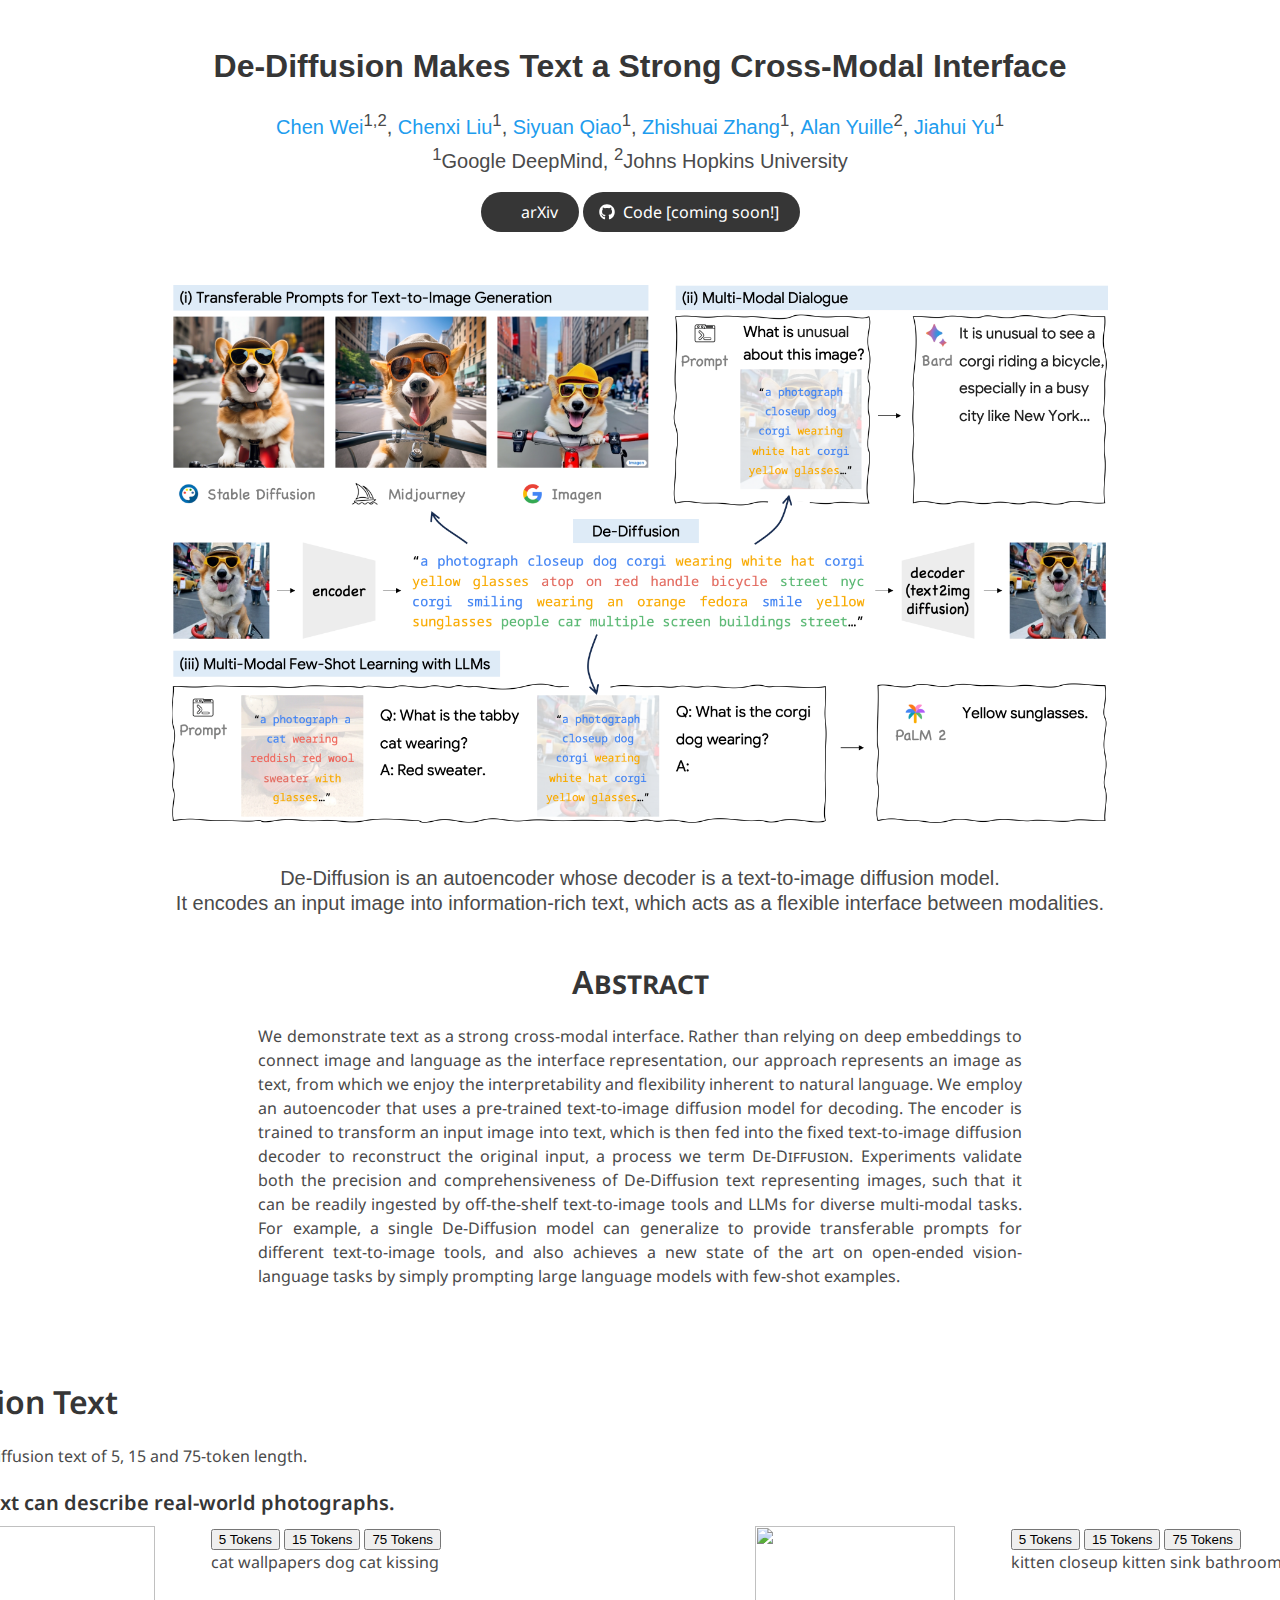
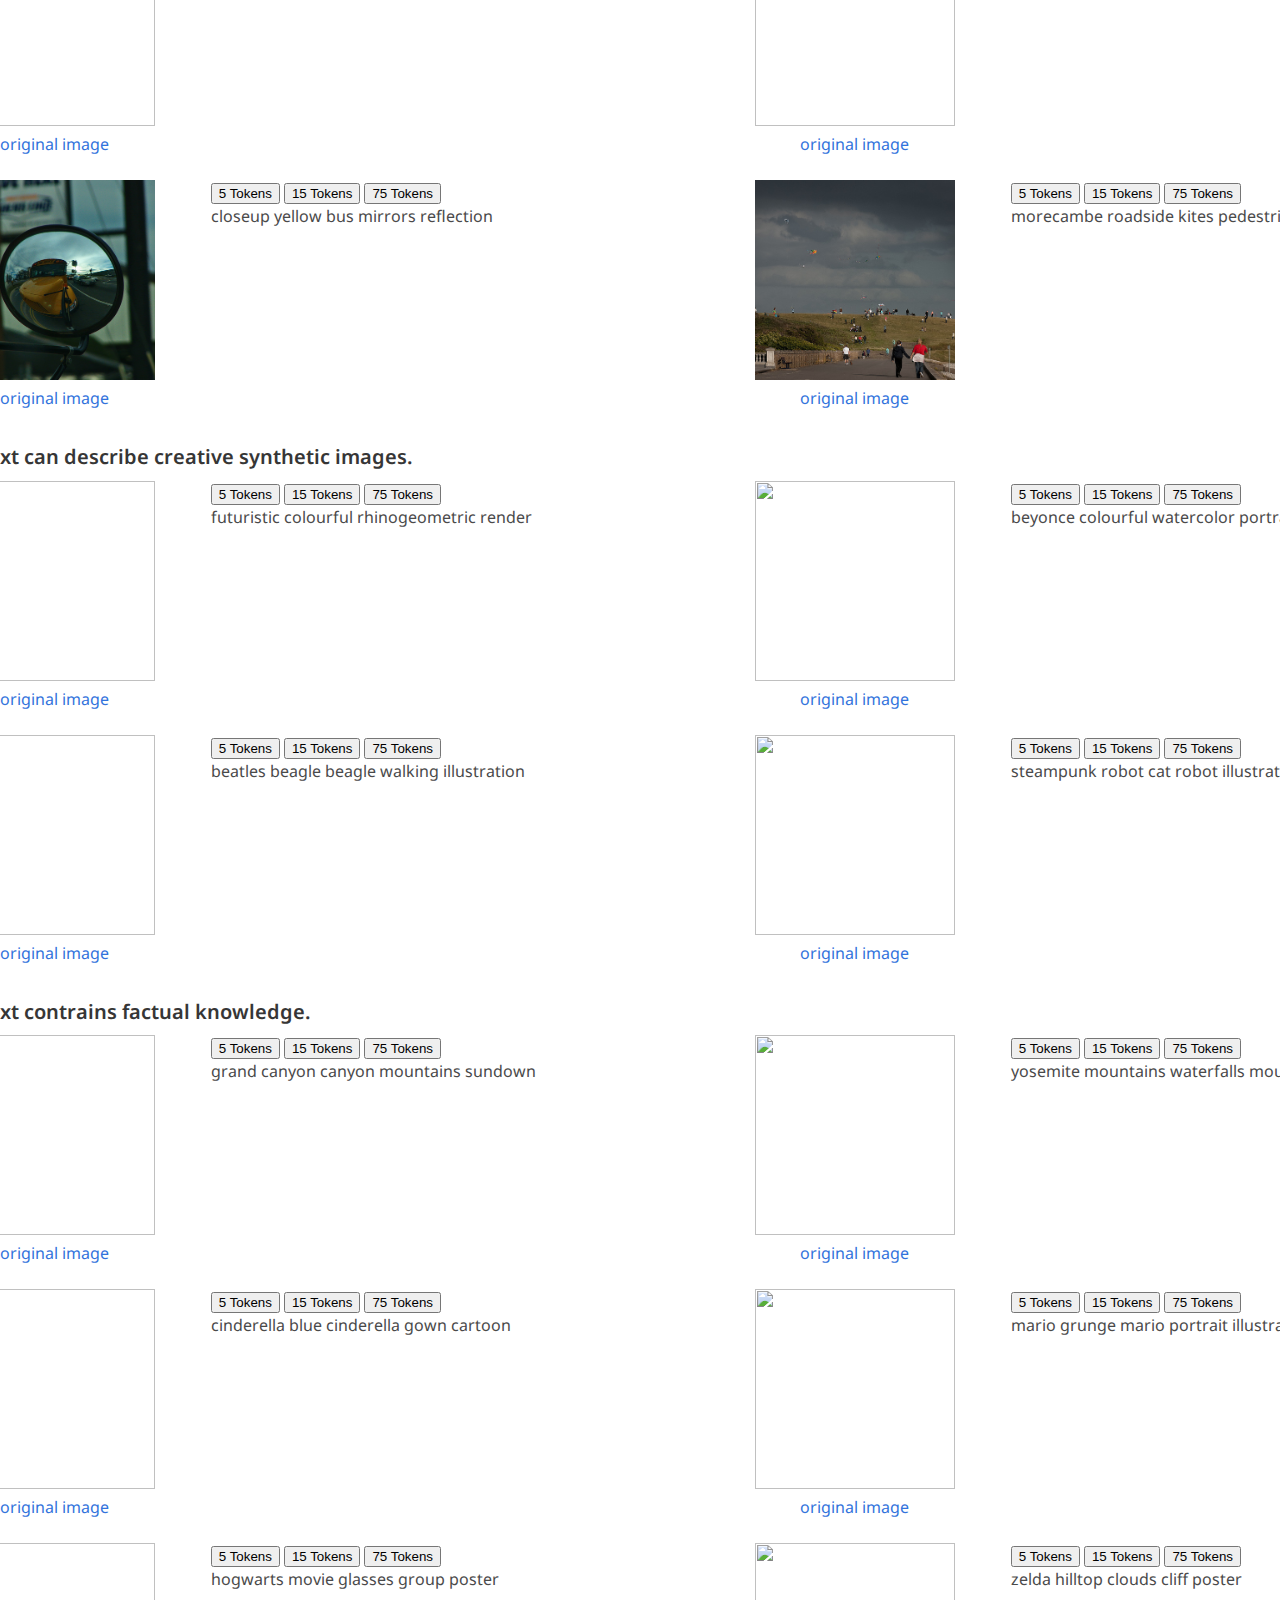
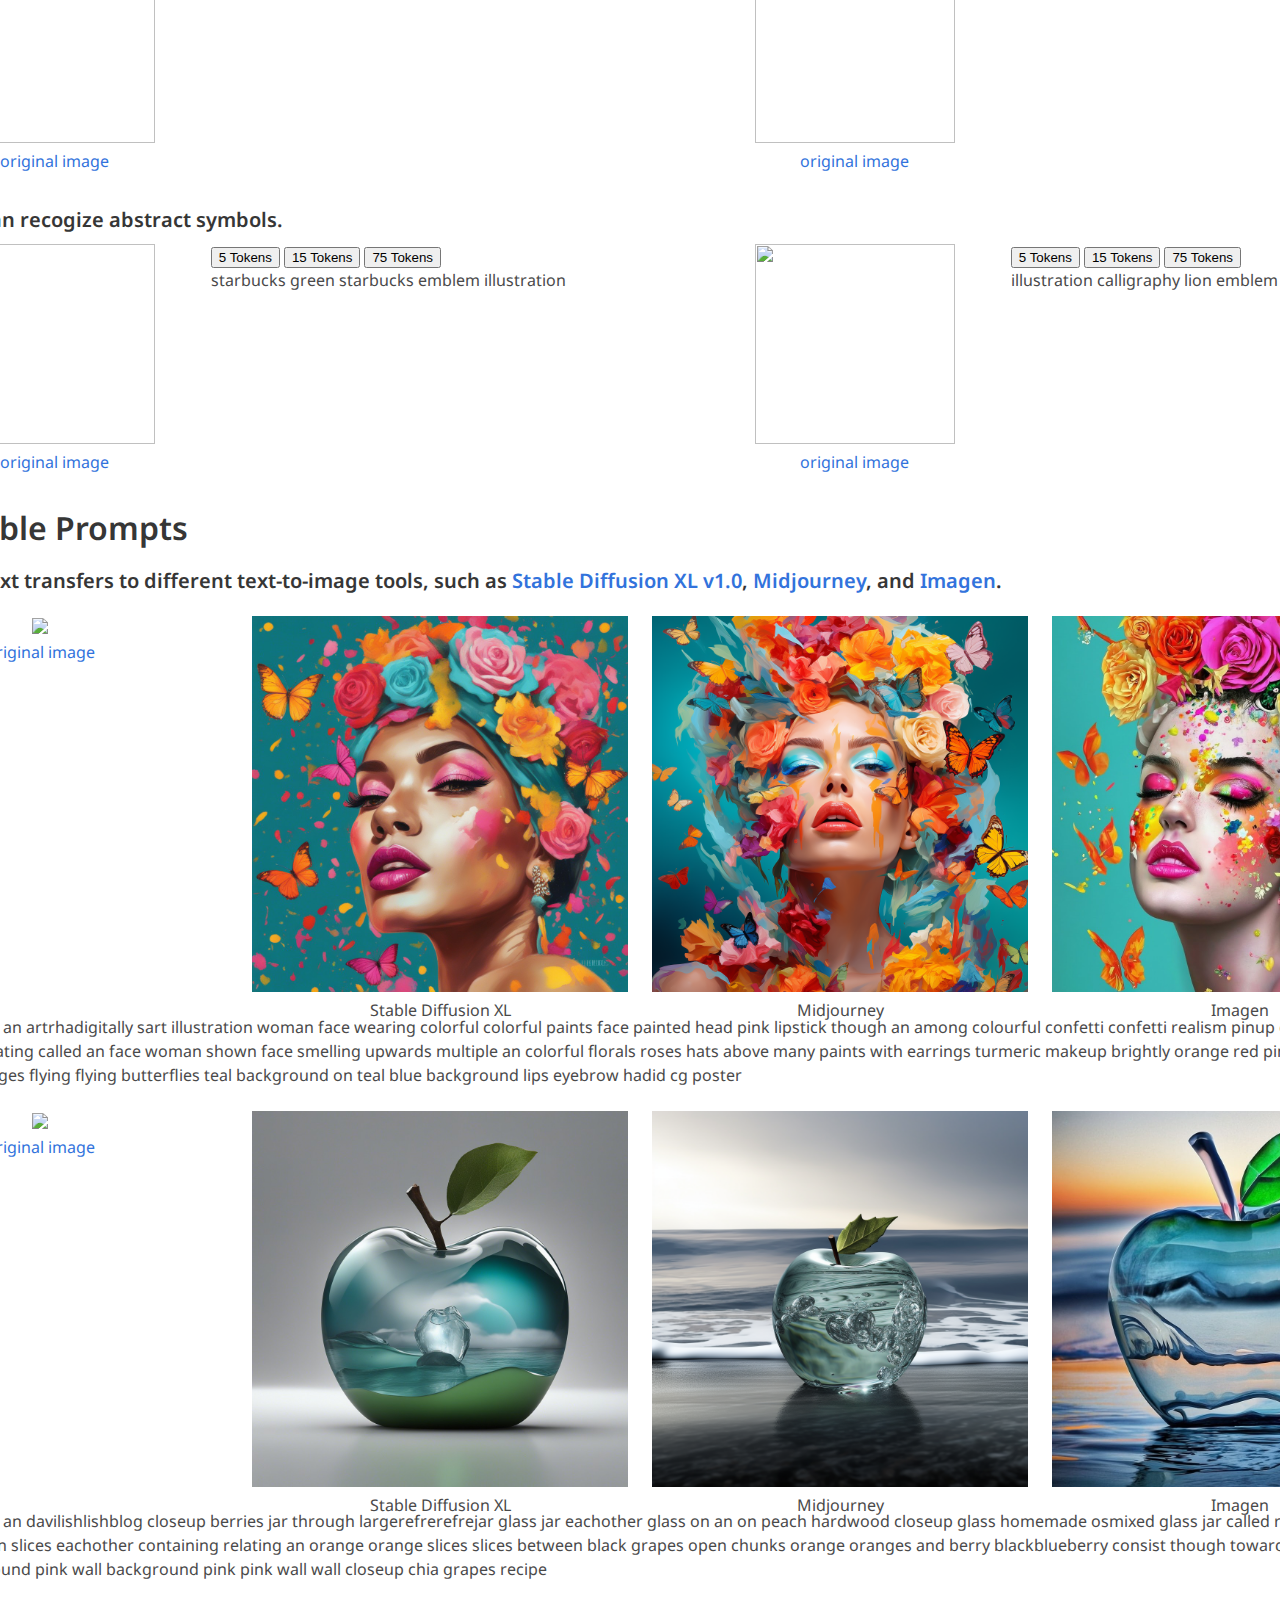
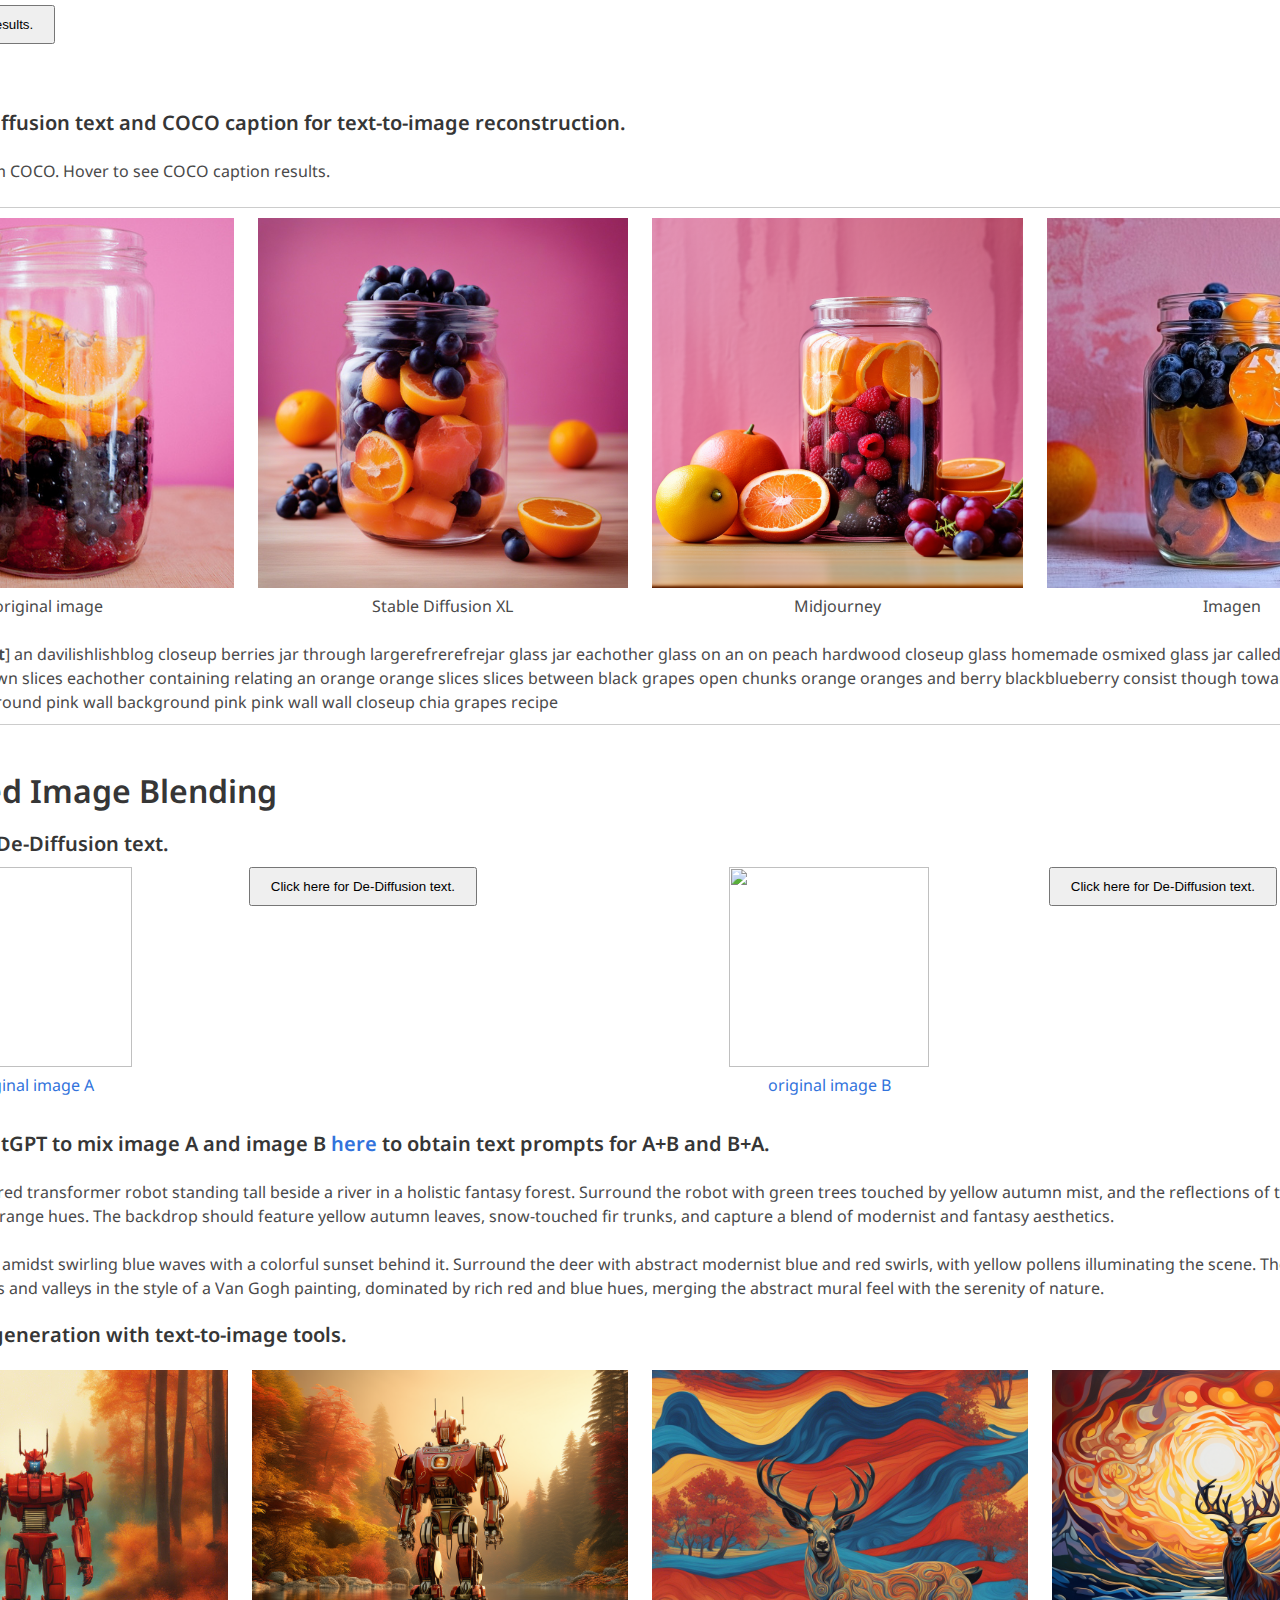
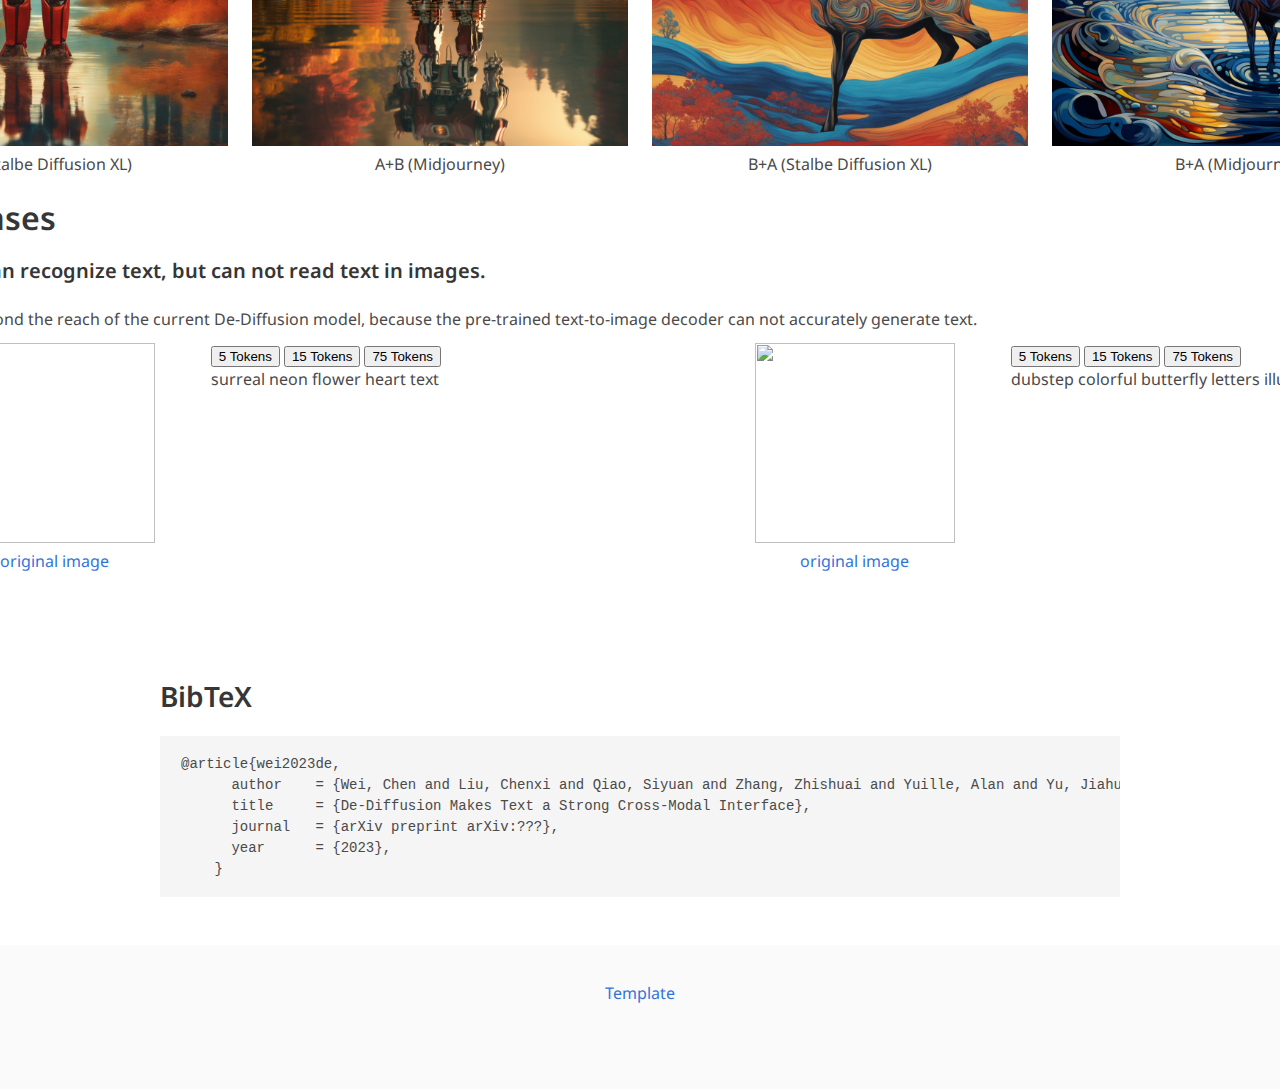
==== commit 8cc1d01c: "upadte" ====
--- a/index.html
+++ b/index.html
@@ -210,6 +210,10 @@
 
         <h3 class="title is-3">De-Diffusion Text</h3>
 
+        <div class="content has-text-justified">
+            <p>We showcase De-Diffusion text of 5, 15 and 75-token length.</p>
+        </div>
+
         <div class="title is-5 has-text-justified">
             <p>De-Diffusion text can describe real-world photographs.</p>
         </div>
@@ -794,9 +798,9 @@
             </div>
         </div>
 
-        <div class="title is-3 has-text-justified">
+        <h3 class="title is-3 has-text-justified">
             <p>Text-Based Image Blending</p>
-        </div>
+        </h3>
 
         <div class="title is-5">
             <p>Step 1: Obtain De-Diffusion text.</p>
@@ -872,9 +876,9 @@
             </div>
         </div>
 
-        <div class="title is-3 has-text-justified">
+        <h3 class="title is-3 has-text-justified">
             <p>Failure Cases</p>
-        </div>
+        </h3>
 
         <div class="title is-5">
             <p>De-Diffusion can recognize text, but can not read text in images.</p>
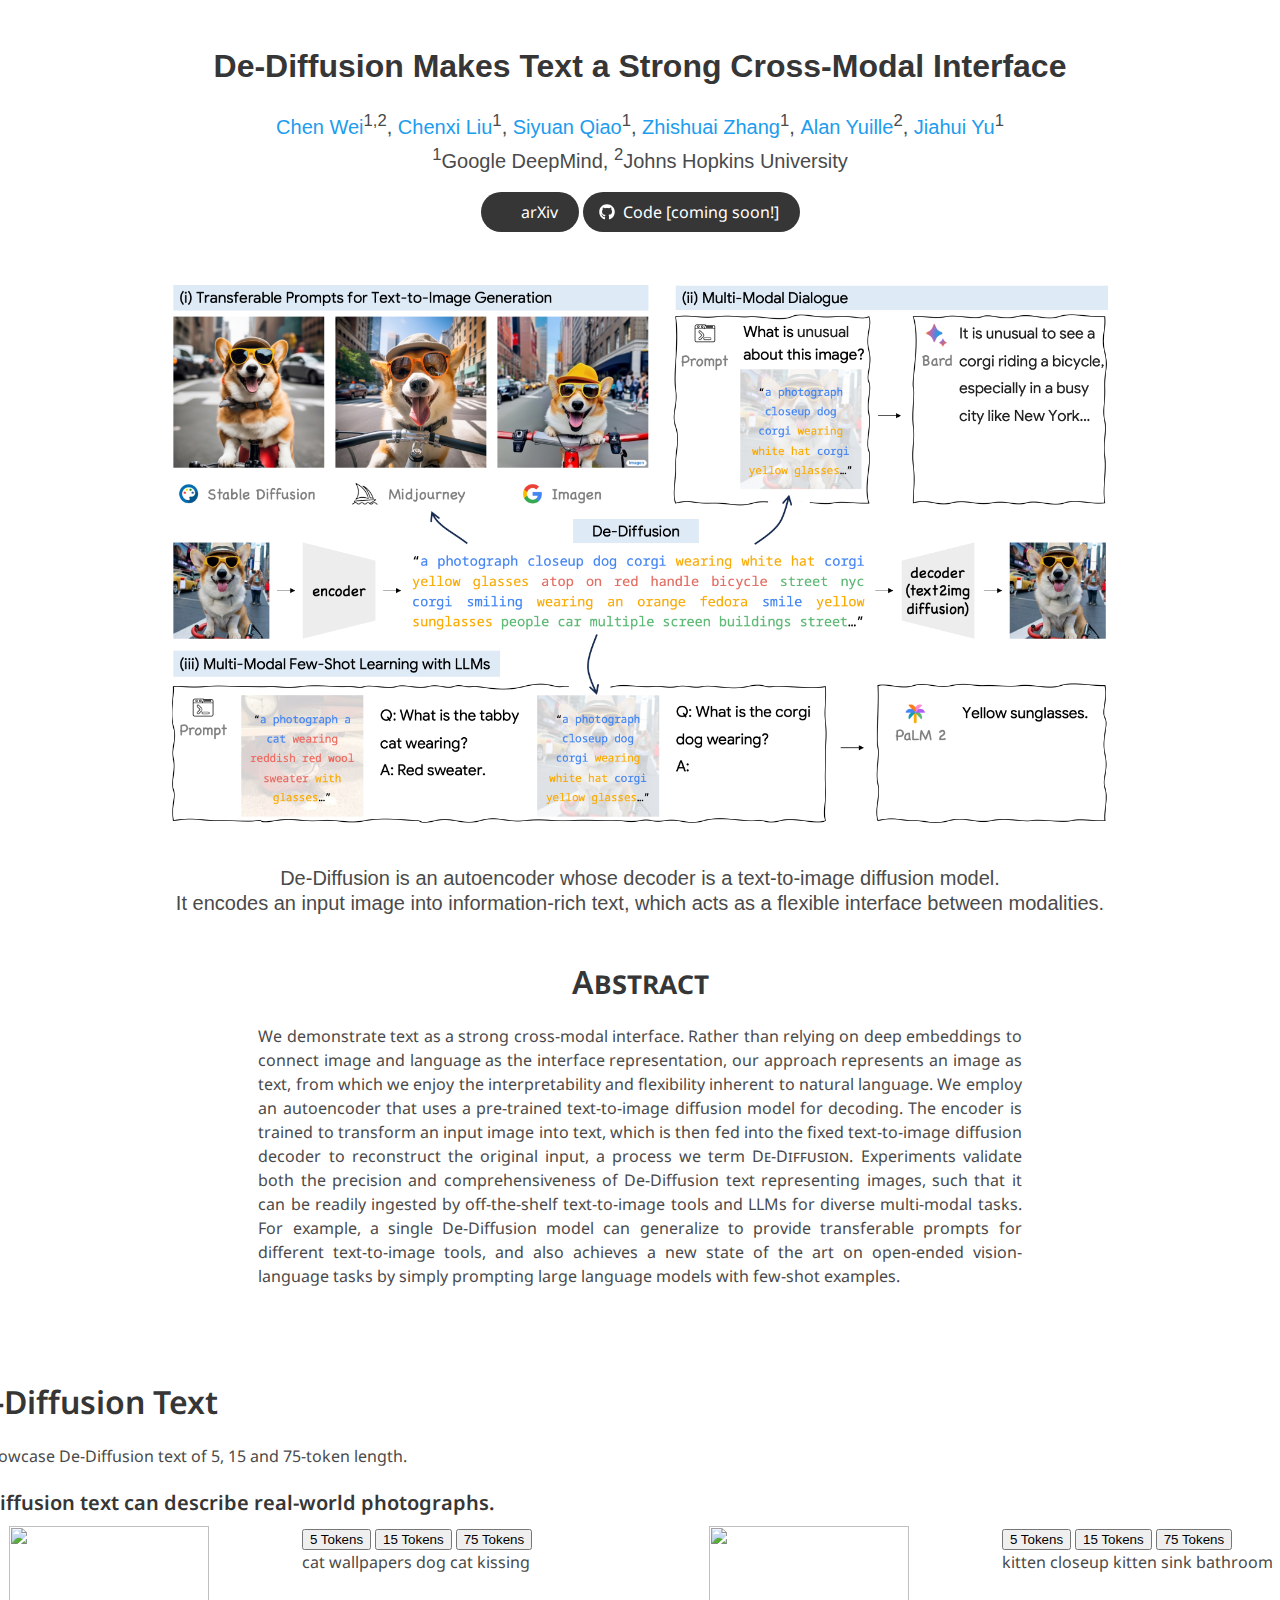
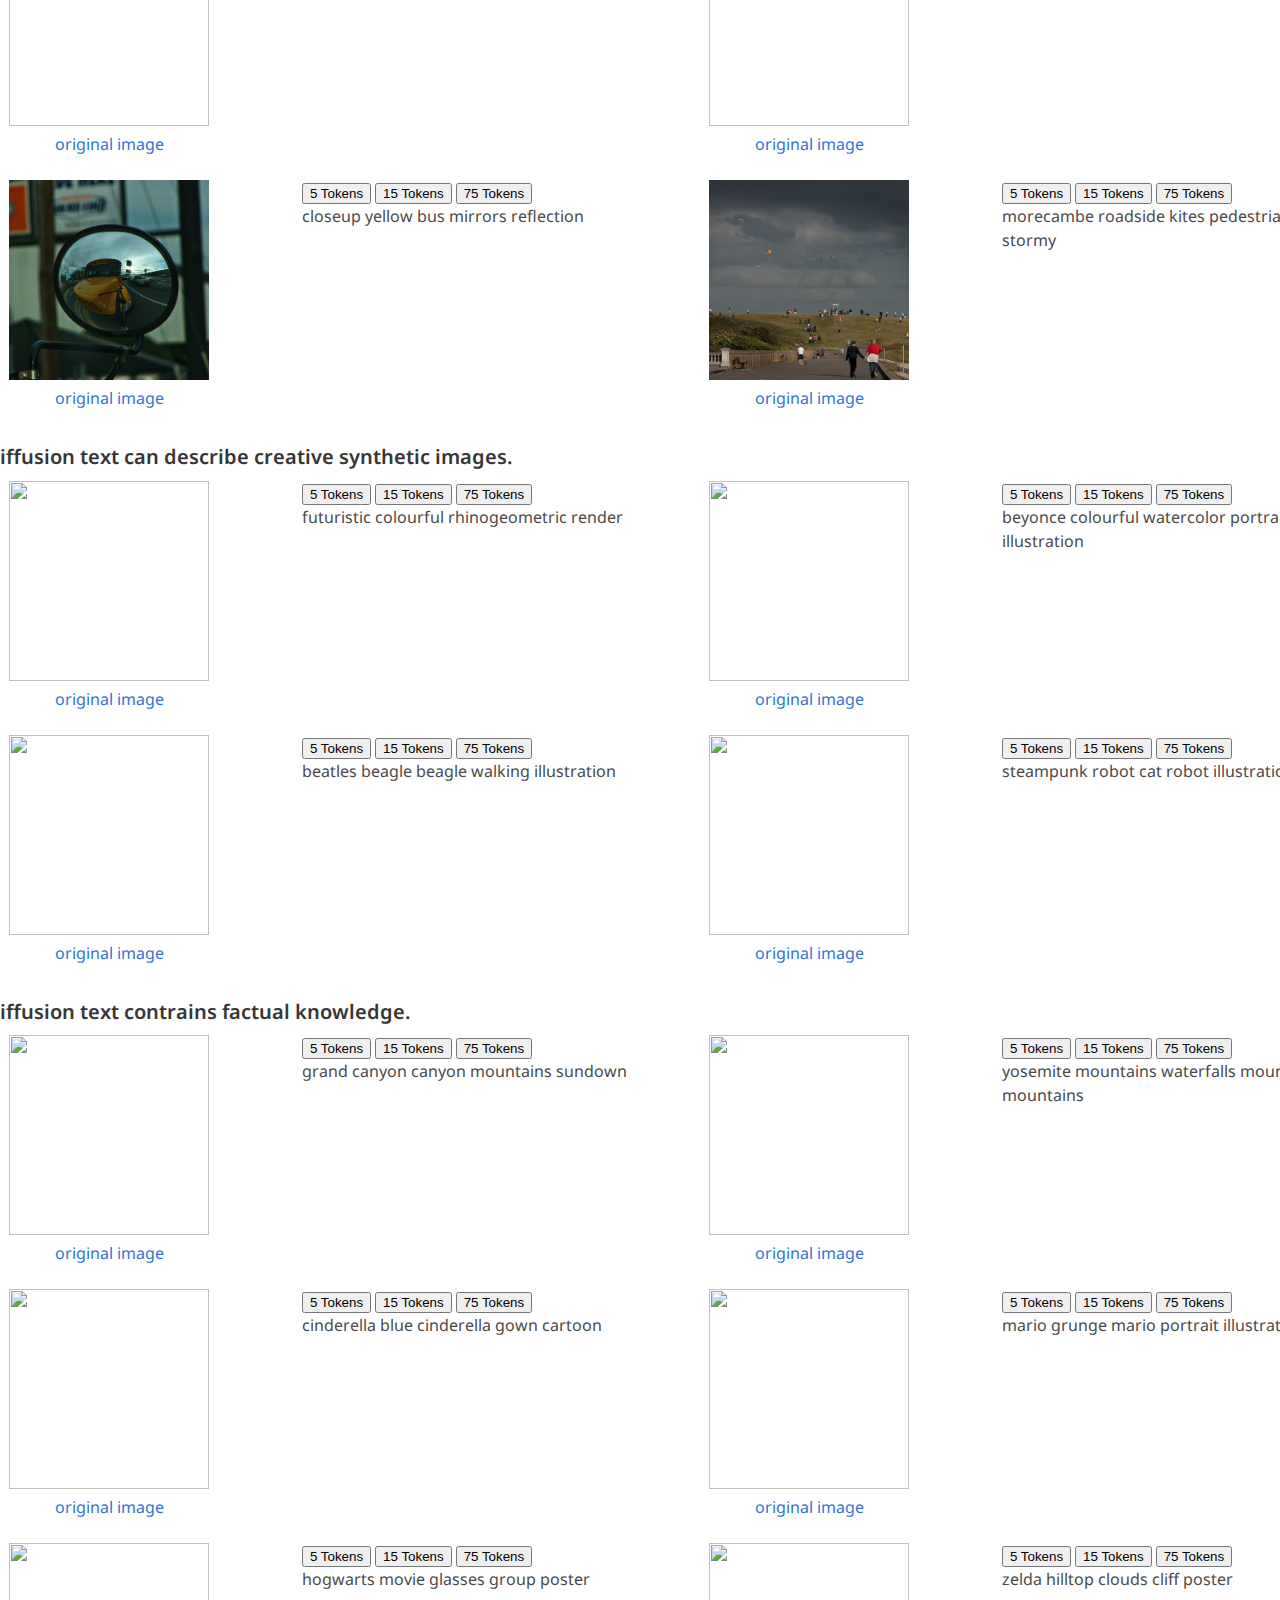
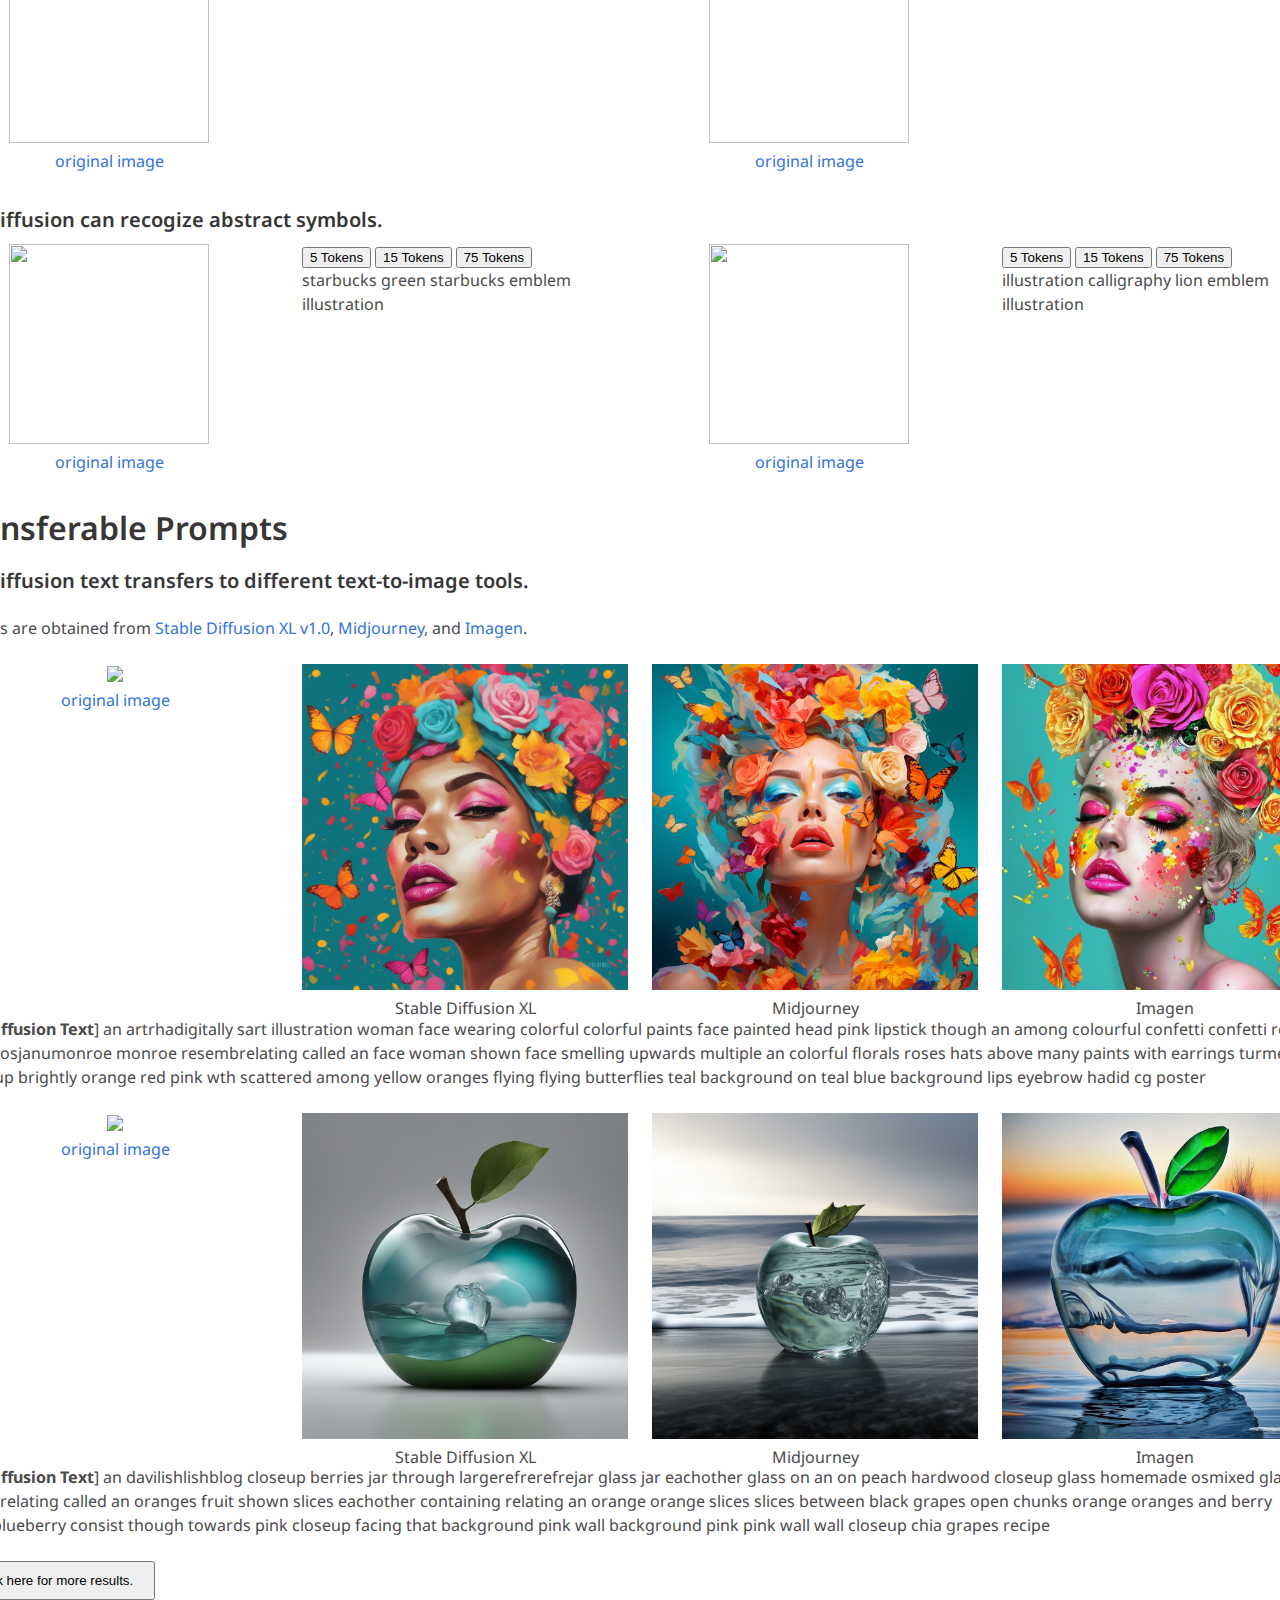
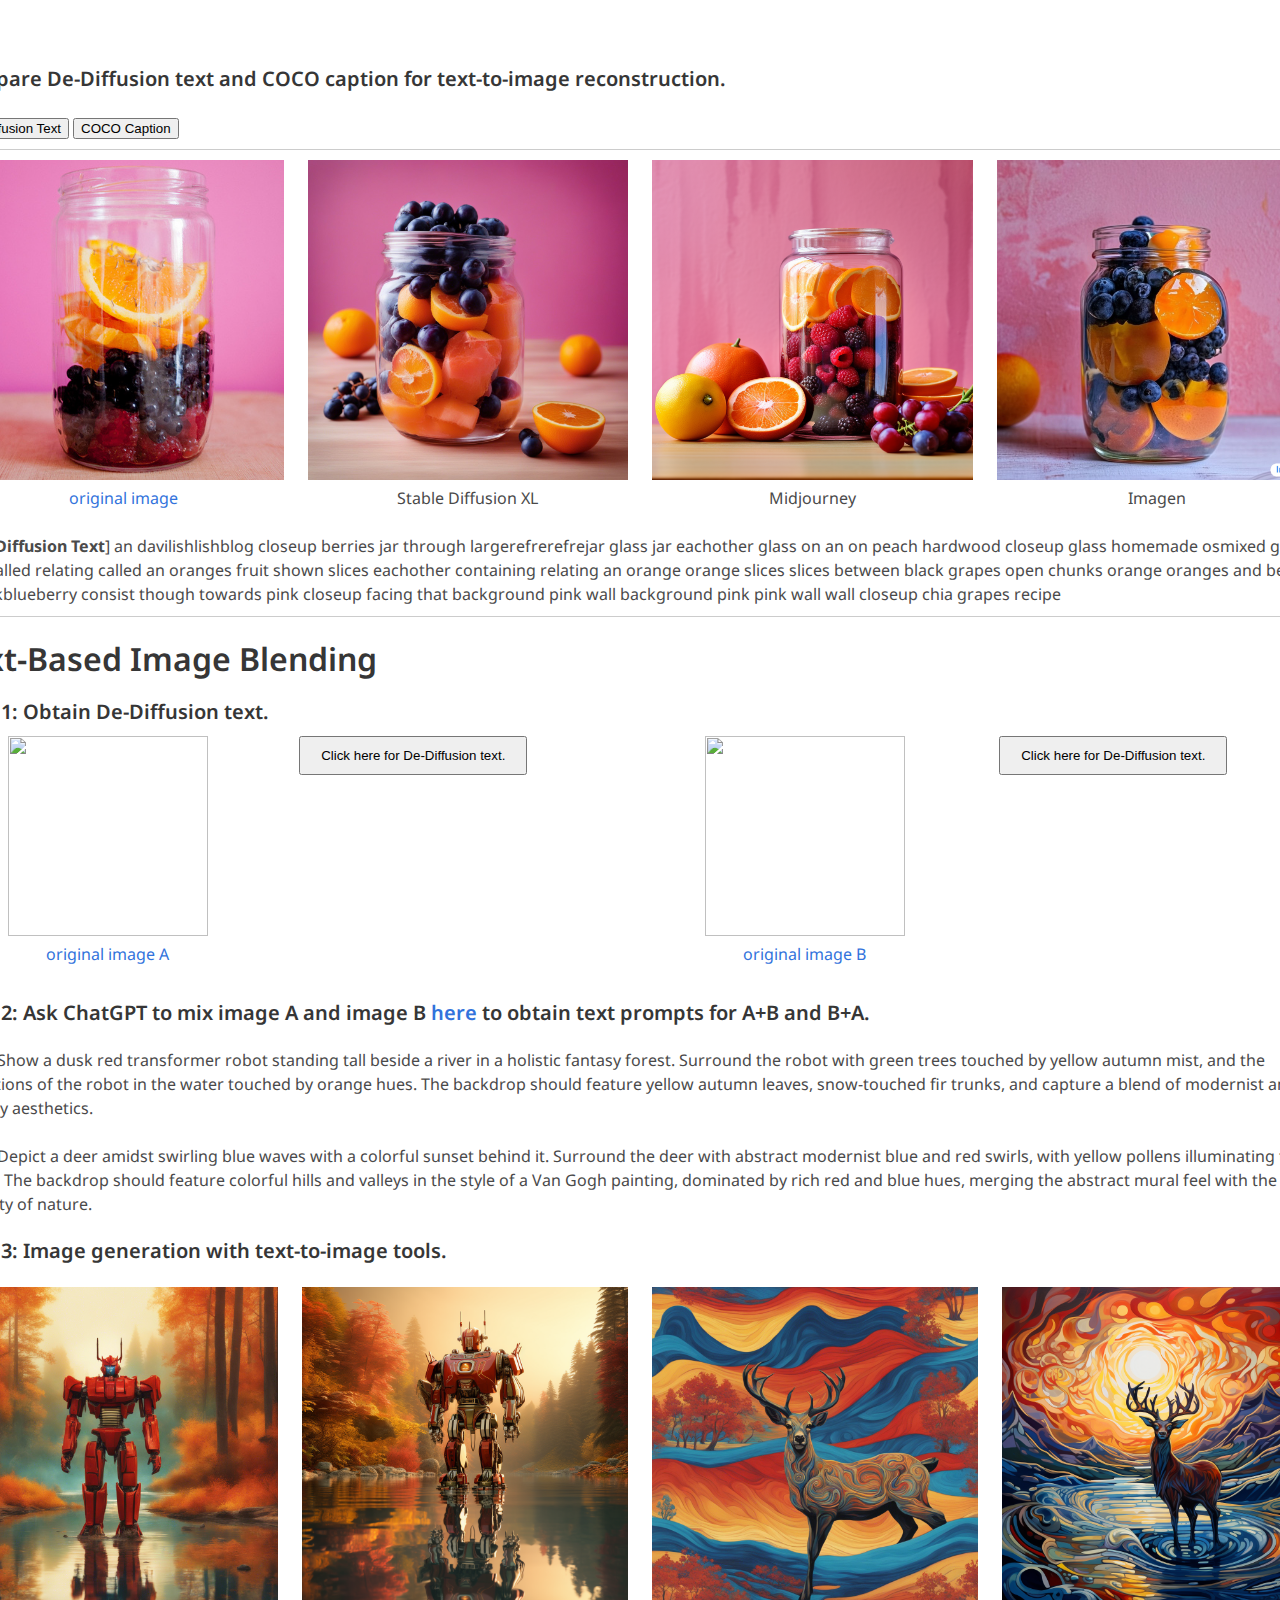
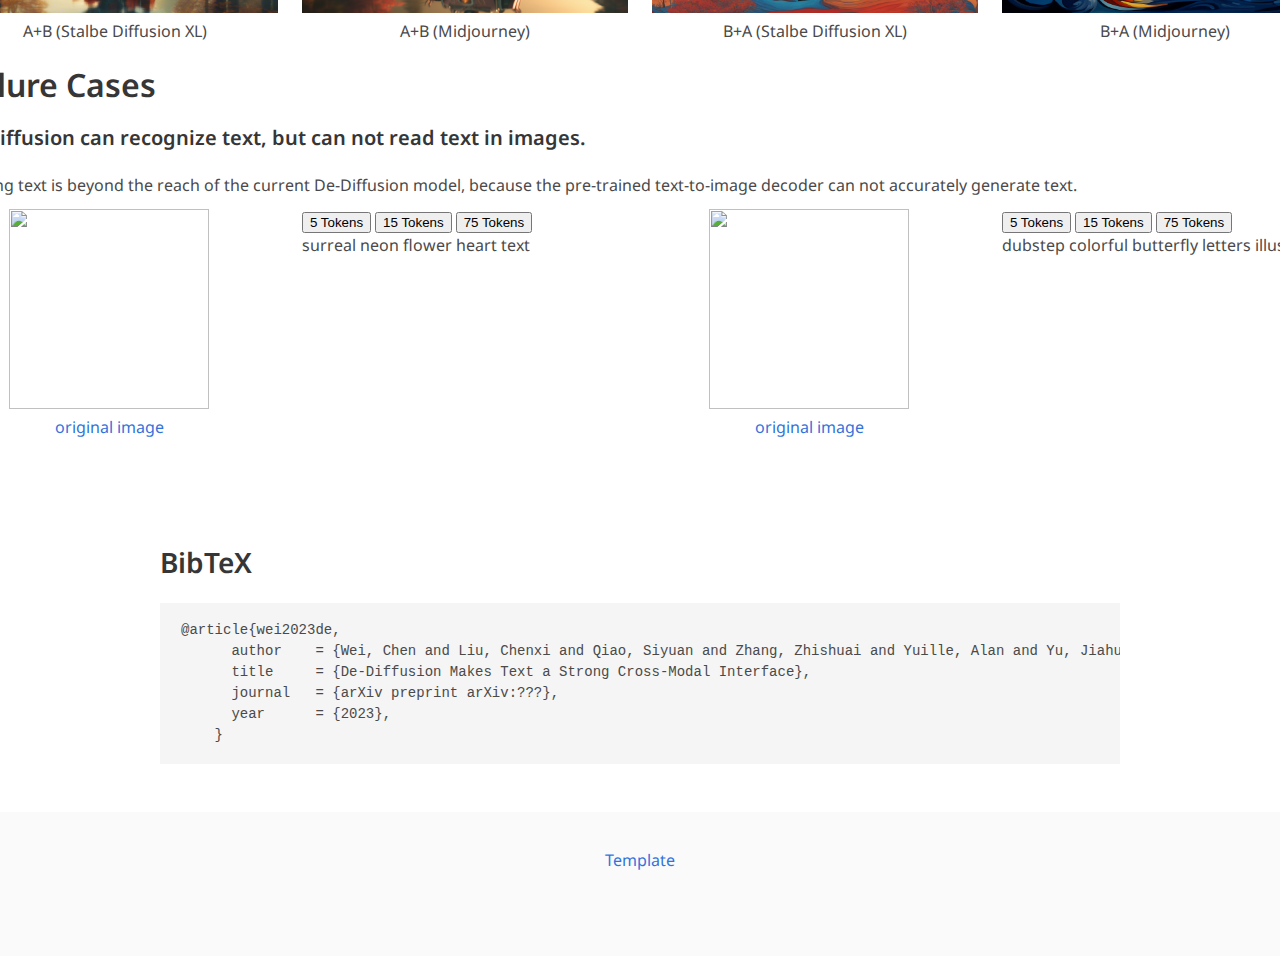
==== commit 863fdd17: "df" ====
--- a/index.html
+++ b/index.html
@@ -40,10 +40,7 @@
     padding: 10px;
     border: 1px solid #ccc;
     border-radius: 5px;
-    /* position: absolute; */
-    /* top: 0;
-    left: 0; */
-    transition: opacity 0s ease-in-out;
+    margin-top:10px;
   }
 
   .dst-column {
@@ -82,12 +79,11 @@
   }
 
   .square-text-block {
-    width: 600px;
+    width: 500px;
     height: auto;
     overflow: hidden;
     position: relative;
     box-sizing: border-box;
-    margin-left: -10%;
   }
 
   .square-text-block-large {
@@ -585,7 +581,11 @@
         <h3 class="title is-3">Transferable Prompts</h3>
 
         <div class="title is-5 has-text-justified">
-            <p>De-Diffusion text transfers to different text-to-image tools, such as <a href="https://clipdrop.co/stable-diffusion">Stable Diffusion XL v1.0</a>, <a href="https://www.midjourney.com/">Midjourney</a>, and <a href="https://imagen.research.google/">Imagen</a>.</p>
+            <p>De-Diffusion text transfers to different text-to-image tools.</p>
+        </div>
+
+        <div class="content has-text-justified">
+            <p>Images are obtained from <a href="https://clipdrop.co/stable-diffusion">Stable Diffusion XL v1.0</a>, <a href="https://www.midjourney.com/">Midjourney</a>, and <a href="https://imagen.research.google/">Imagen</a>.</p>
         </div>
 
         <div class="content">
@@ -736,16 +736,14 @@
             <p>Compare De-Diffusion text and COCO caption for text-to-image reconstruction.</p>
         </div>
     
-        <div class="content">
-            <p>The example is from COCO. Hover to see COCO caption results.</p>
-        </div>
-    
-        <div class="overlay-column content" >
-            <div class="hover-block content src-column">
+        <div class="content" >
+            <button onclick="showBlock('blockfa', 'blockf')">De-Diffusion Text</button>
+            <button onclick="showBlock('blockfb', 'blockf')">COCO Caption</button>
+            <div id="blockfa" class="hover-block content-block active">
                 <div class="columns">
                     <div class="column has-text-centered">
                         <img src="dediffusion_imgs/344222.jpg">
-                        <p>original image</p>
+                        <p><a href="https://cocodataset.org/#explore?id=344222">original image</a></p>
                     </div>
 
                     <div class="column has-text-centered">
@@ -769,11 +767,11 @@
                 </div>
             </div>
 
-            <div class="hover-block content dst-column">
+            <div id="blockfb" class="hover-block content-block">
                 <div class="columns">
                     <div class="column has-text-centered">
                         <img src="dediffusion_imgs/344222.jpg">
-                        <p>original image</p>
+                        <p><a href="https://cocodataset.org/#explore?id=344222">original image</a></p>
                     </div>
 
                     <div class="column has-text-centered">
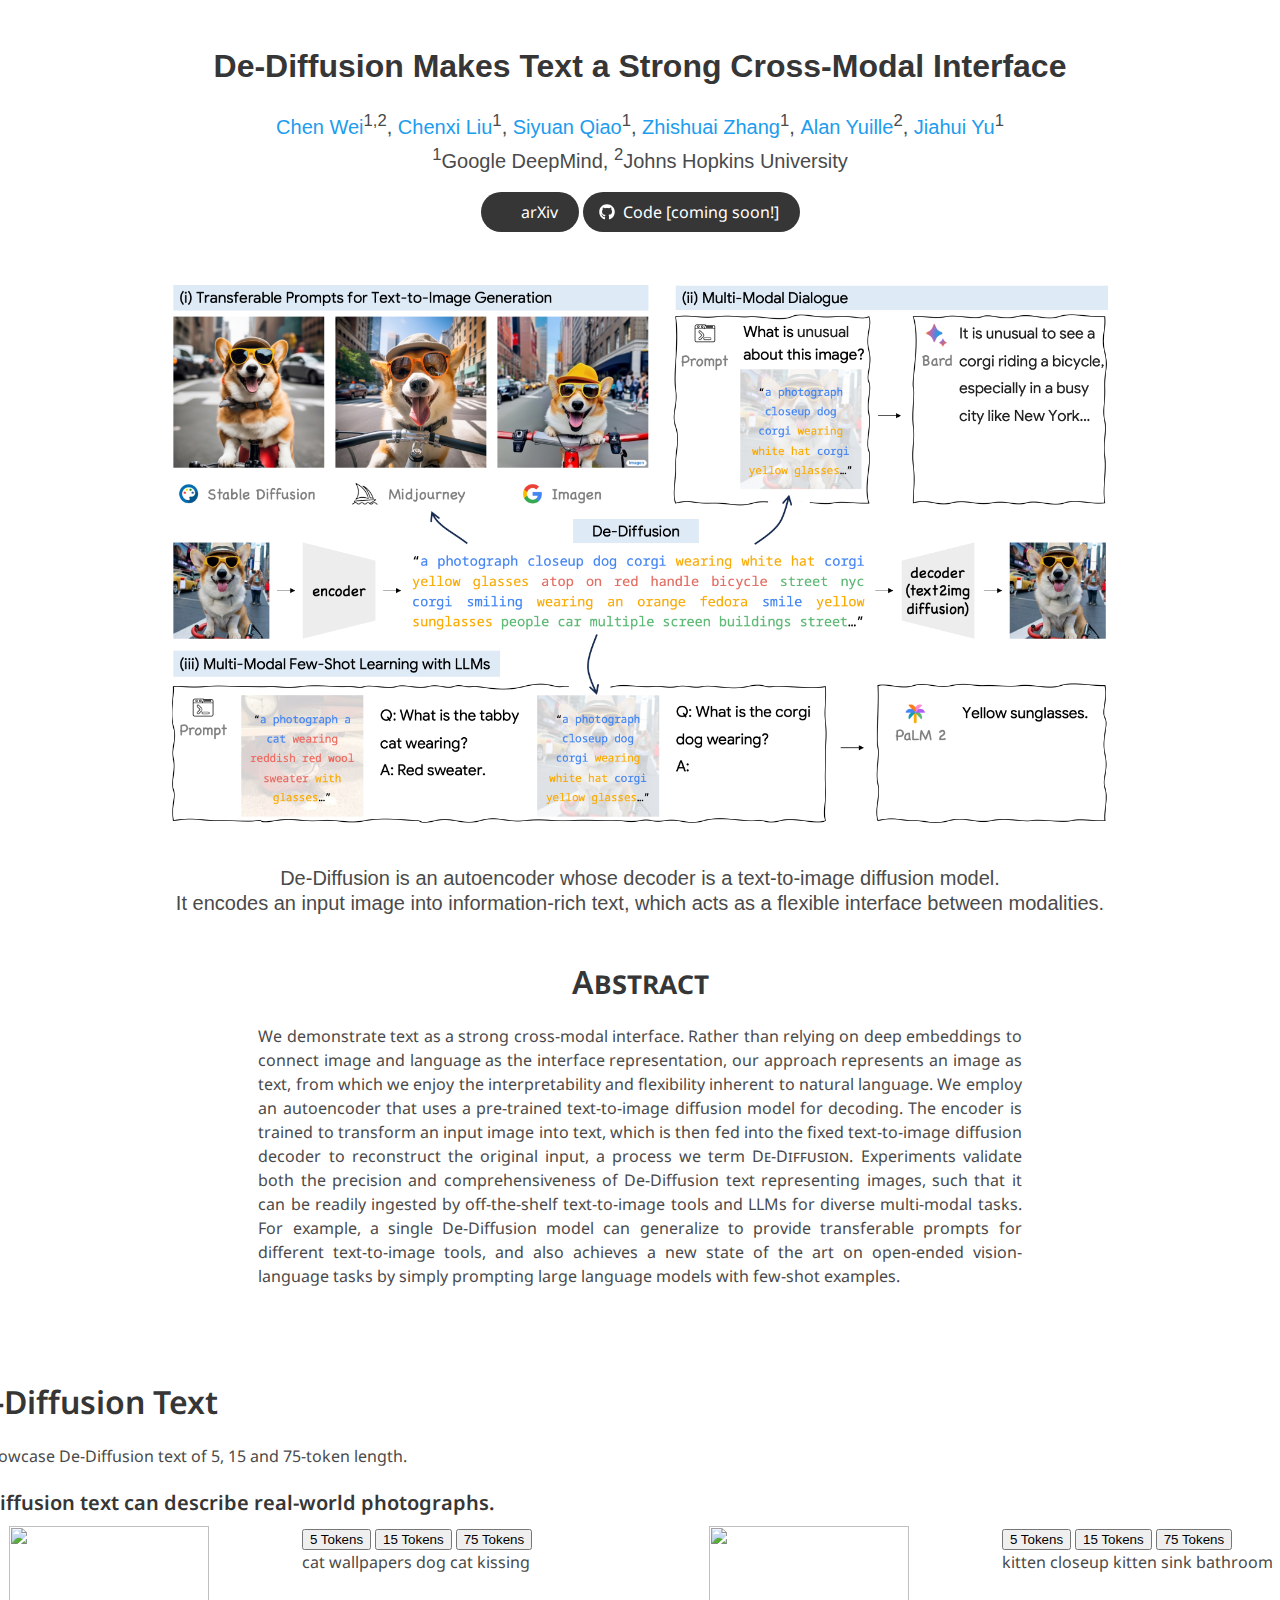
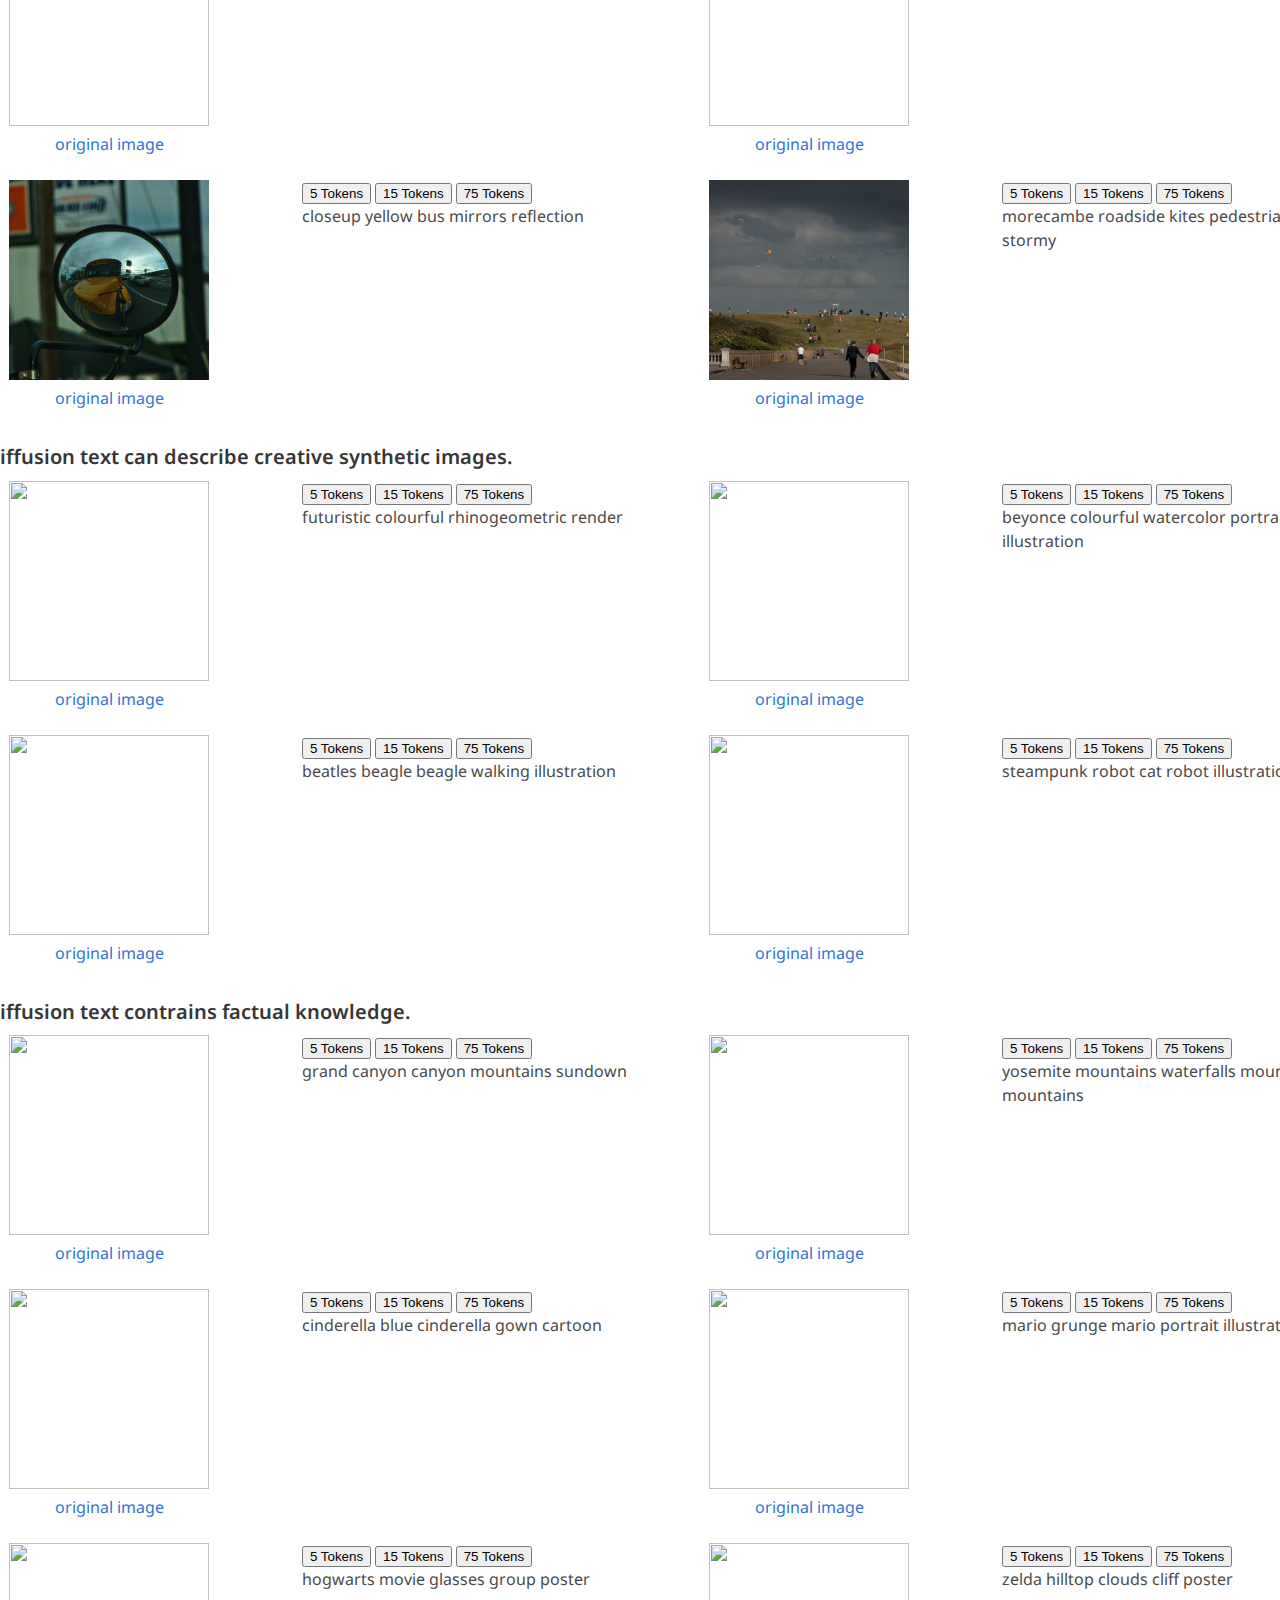
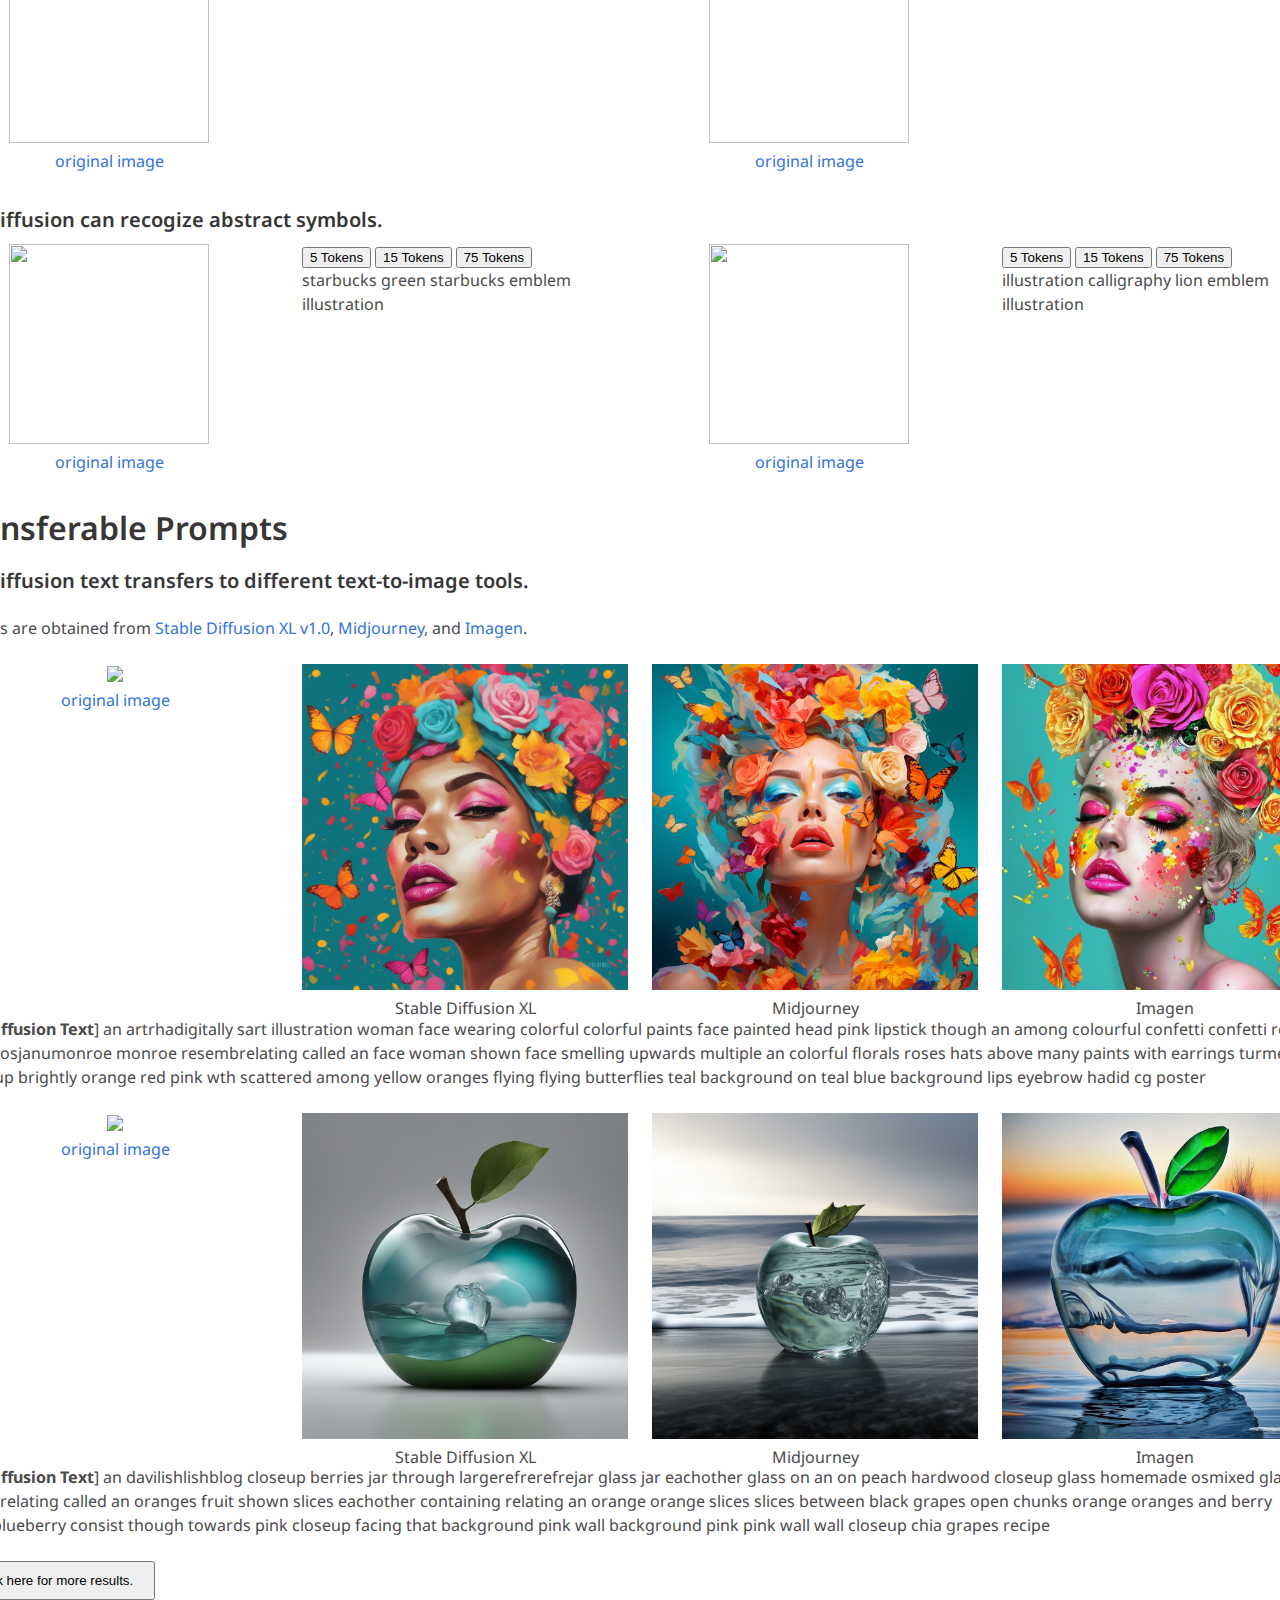
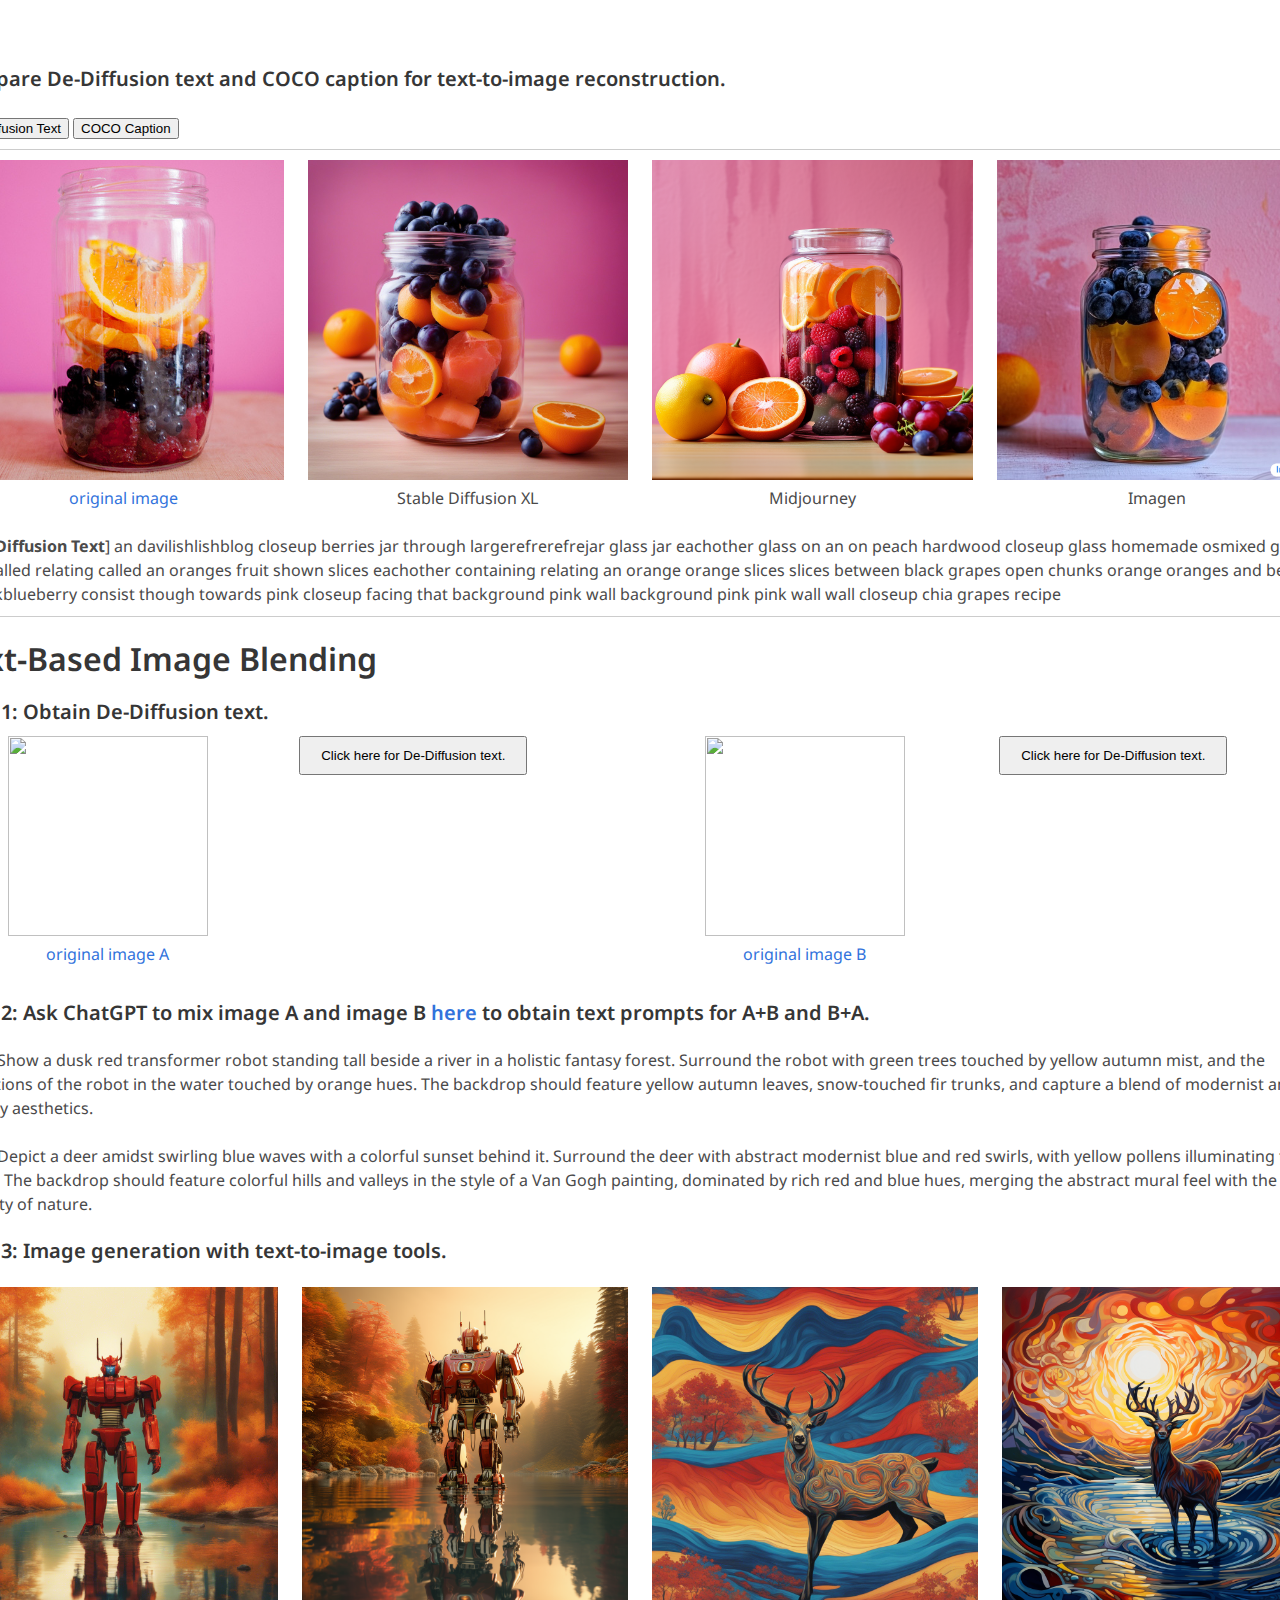
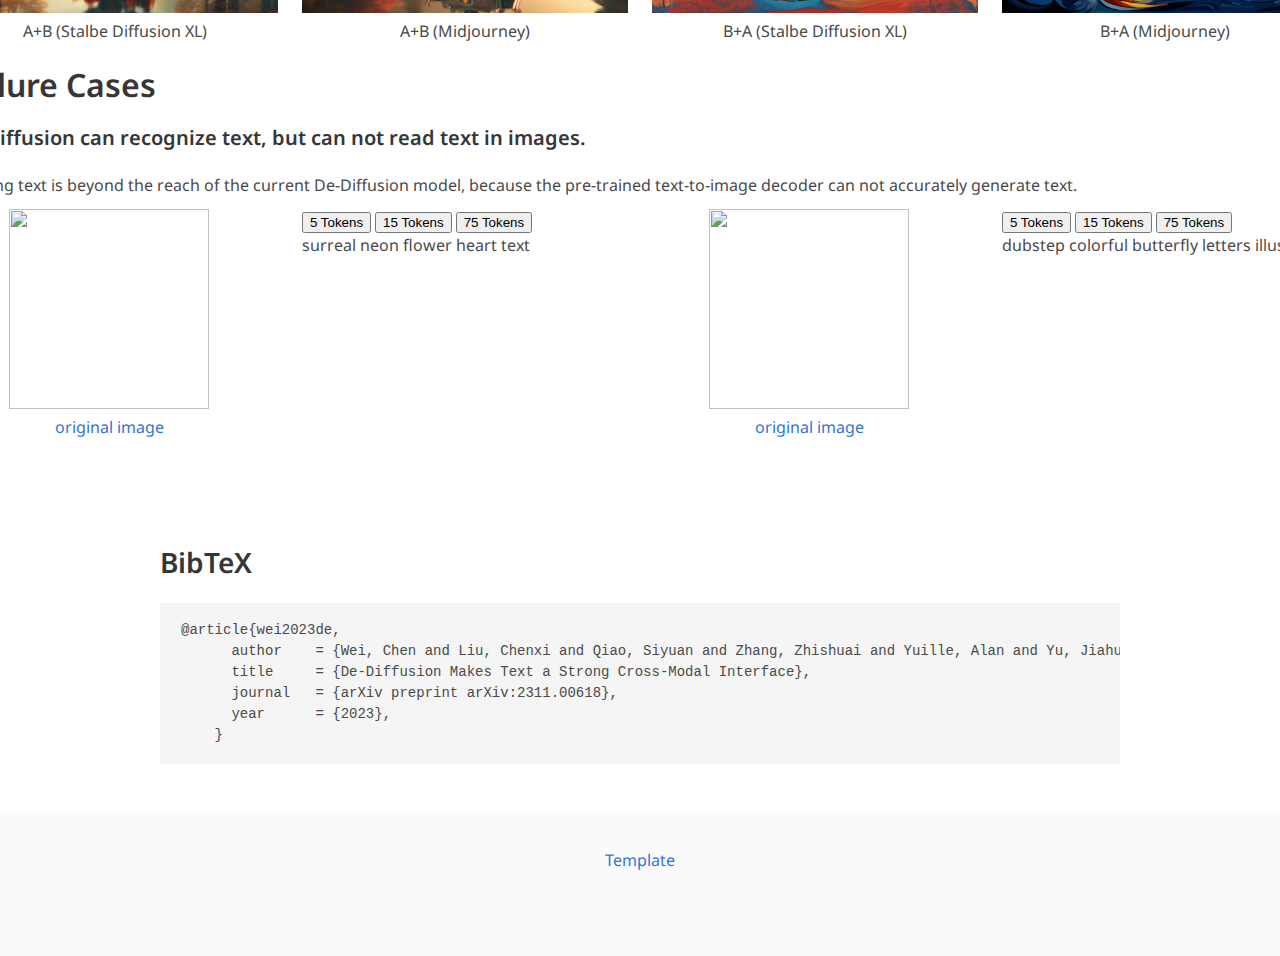
==== commit bd407bd5: "Update index.html" ====
--- a/index.html
+++ b/index.html
@@ -135,7 +135,7 @@
             <div class="publication-links">
               <!-- PDF Link. -->
               <span class="link-block">
-                <a href="https://arxiv.org/abs/???"
+                <a href="https://arxiv.org/abs/2311.00618"
                    class="external-link button is-normal is-rounded is-dark">
                   <span class="icon">
                       <i class="ai ai-arxiv"></i>
@@ -997,7 +997,7 @@
     <pre><code>@article{wei2023de,
       author    = {Wei, Chen and Liu, Chenxi and Qiao, Siyuan and Zhang, Zhishuai and Yuille, Alan and Yu, Jiahui},
       title     = {De-Diffusion Makes Text a Strong Cross-Modal Interface},
-      journal   = {arXiv preprint arXiv:???},
+      journal   = {arXiv preprint arXiv:2311.00618},
       year      = {2023},
     }</code></pre>
   </div>
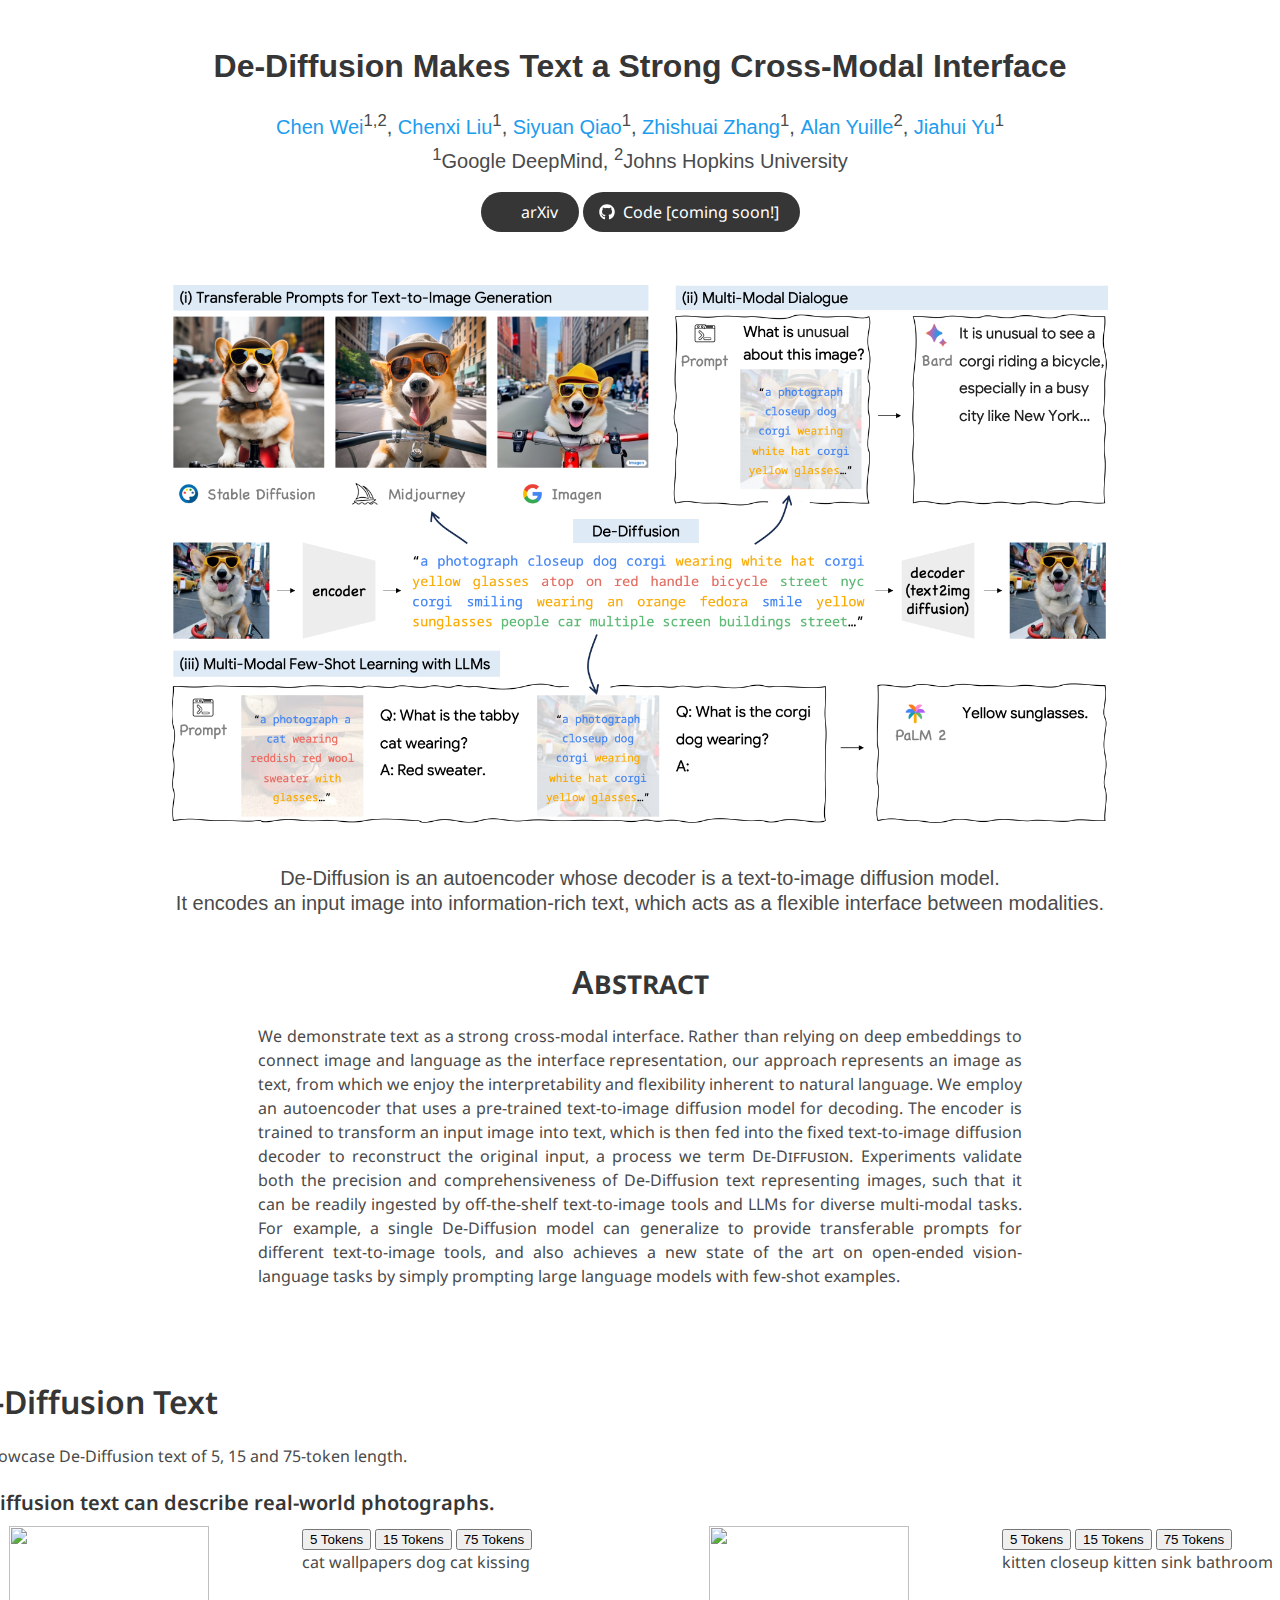
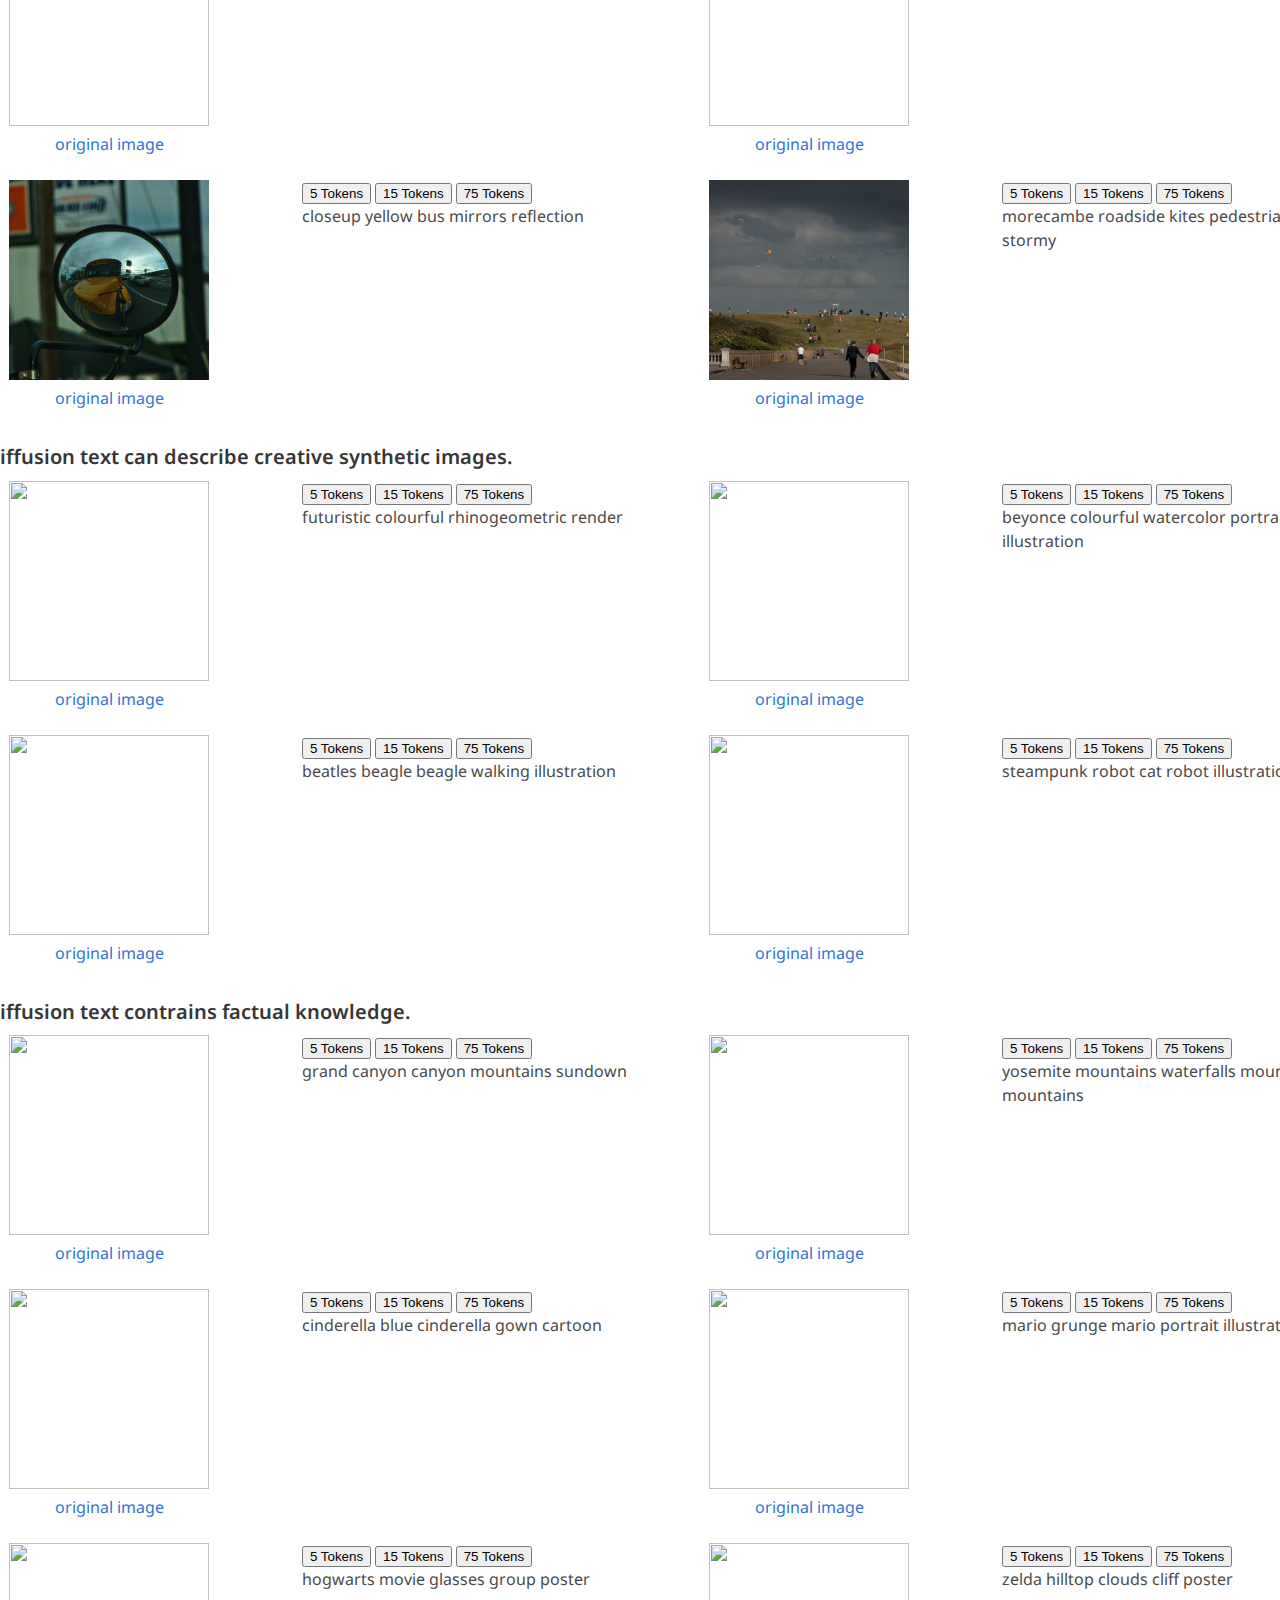
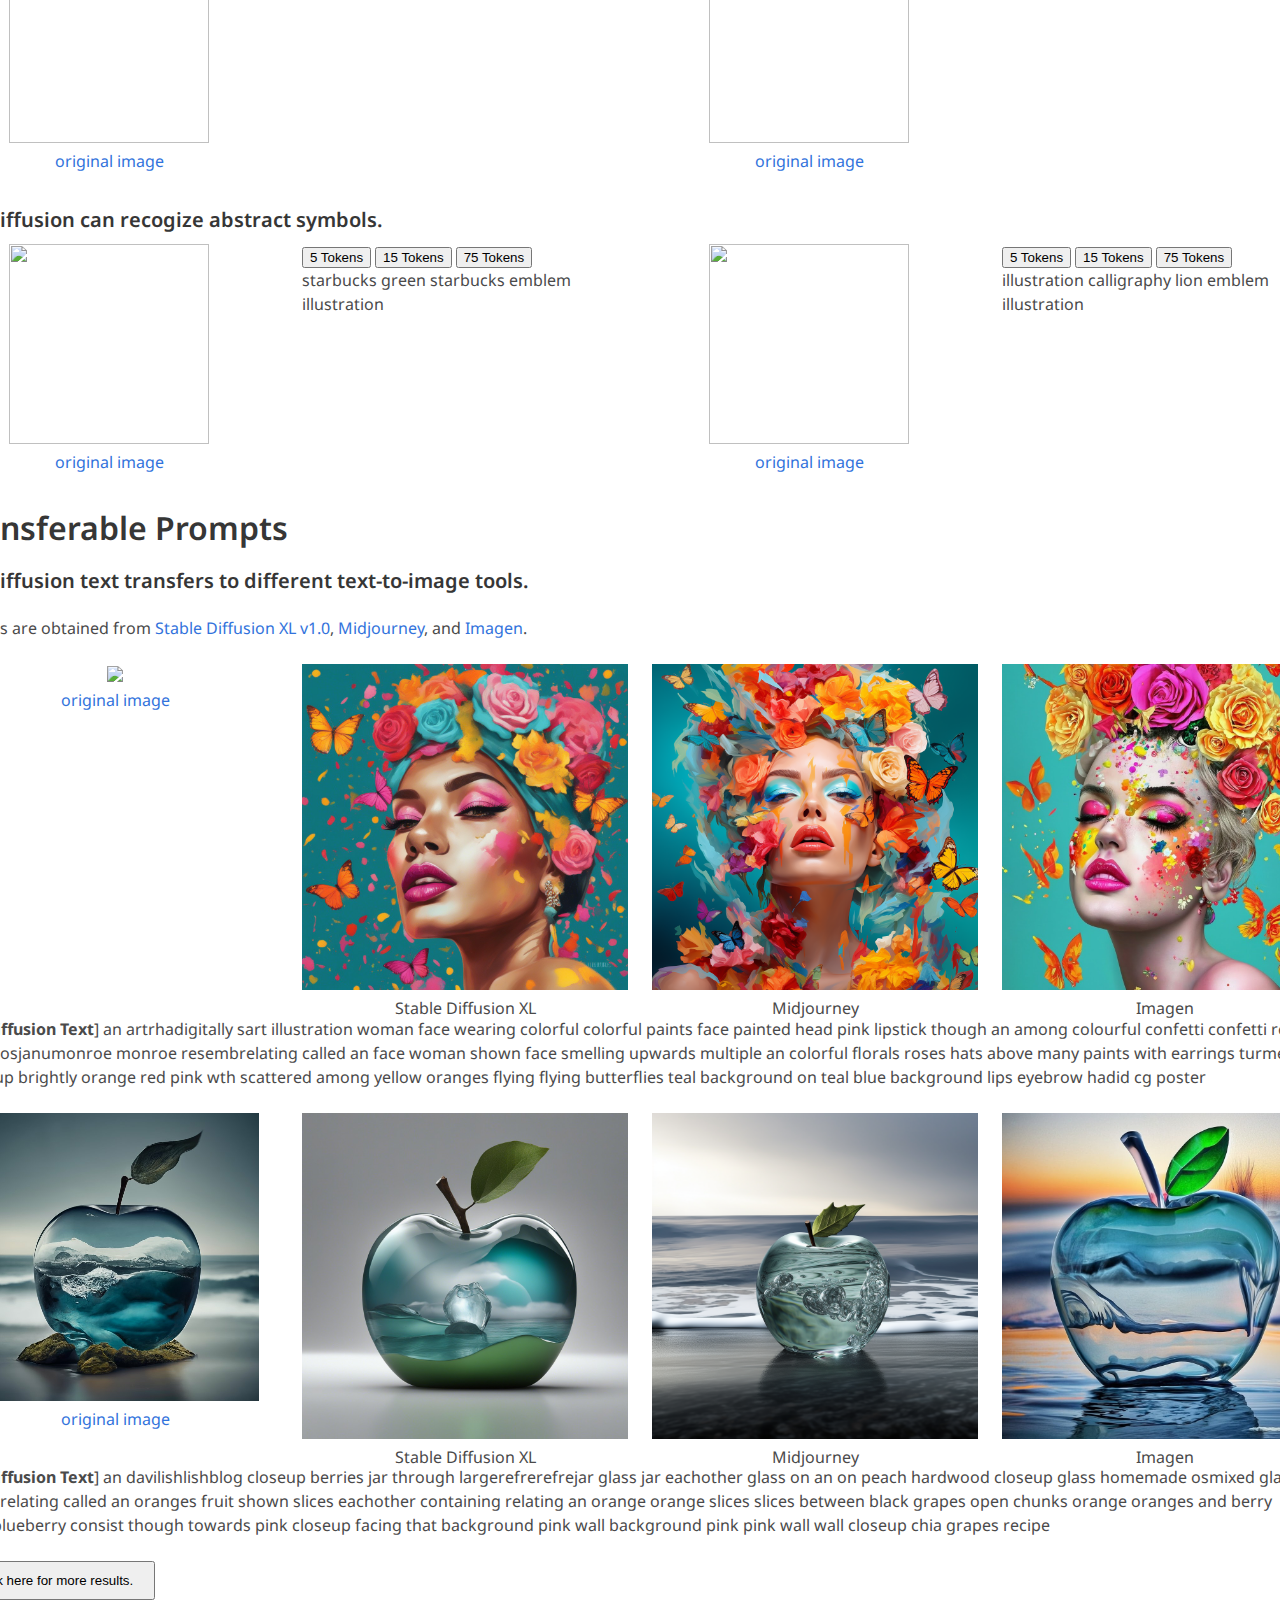
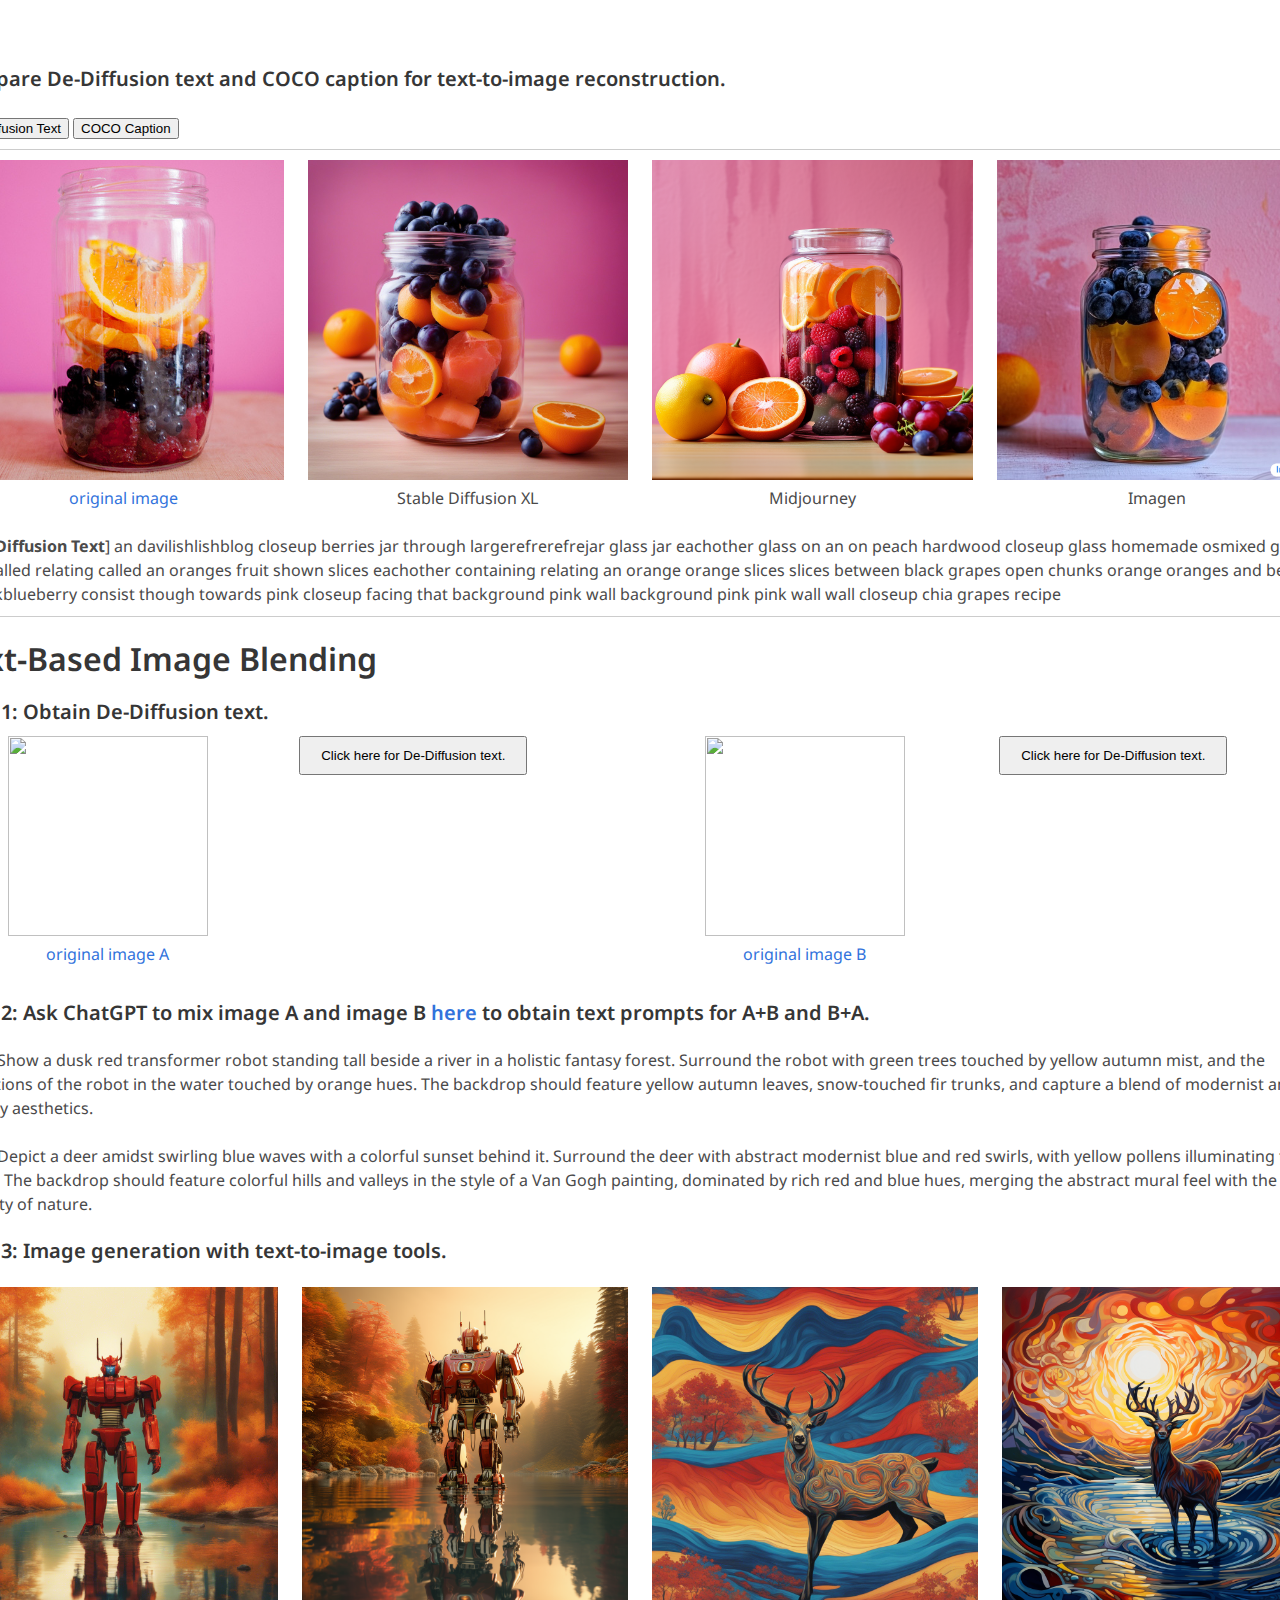
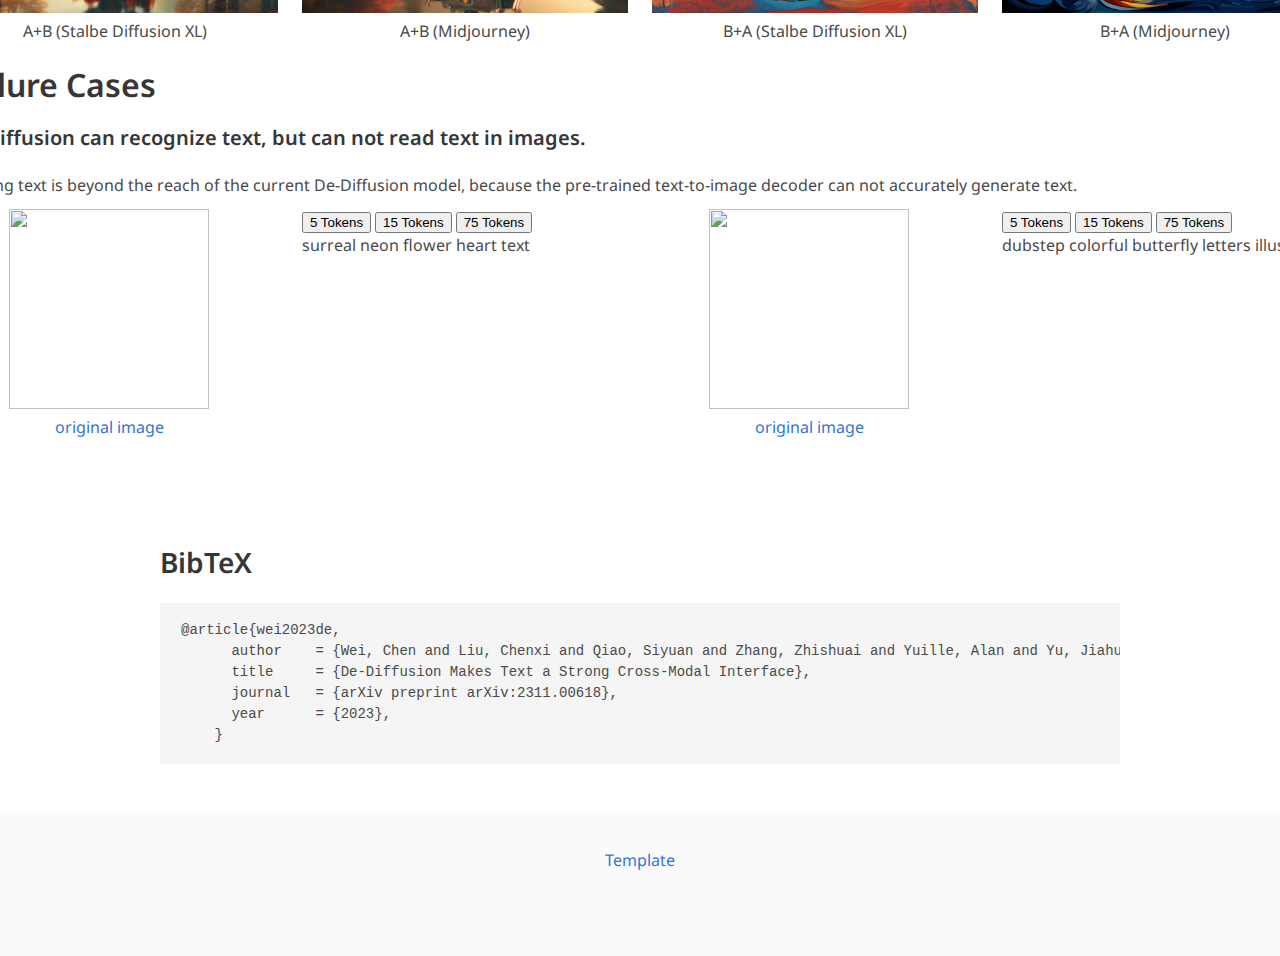
==== commit 22d61490: "fix changed image source" ====
--- a/index.html
+++ b/index.html
@@ -619,7 +619,7 @@
         <div class="content">
             <div class="columns">
                 <div class="column has-text-centered">
-                    <img src="https://ideogram.ai/api/images/direct/0tNkWJixROOrKzy1HUzyHg.jpg">
+                    <img src="dediffusion_imgs/2.png">
                     <p><a href="https://ideogram.ai/g/FCDbFJXNRyGX_0jACq8ppw/0">original image</a></p>
                 </div>
 
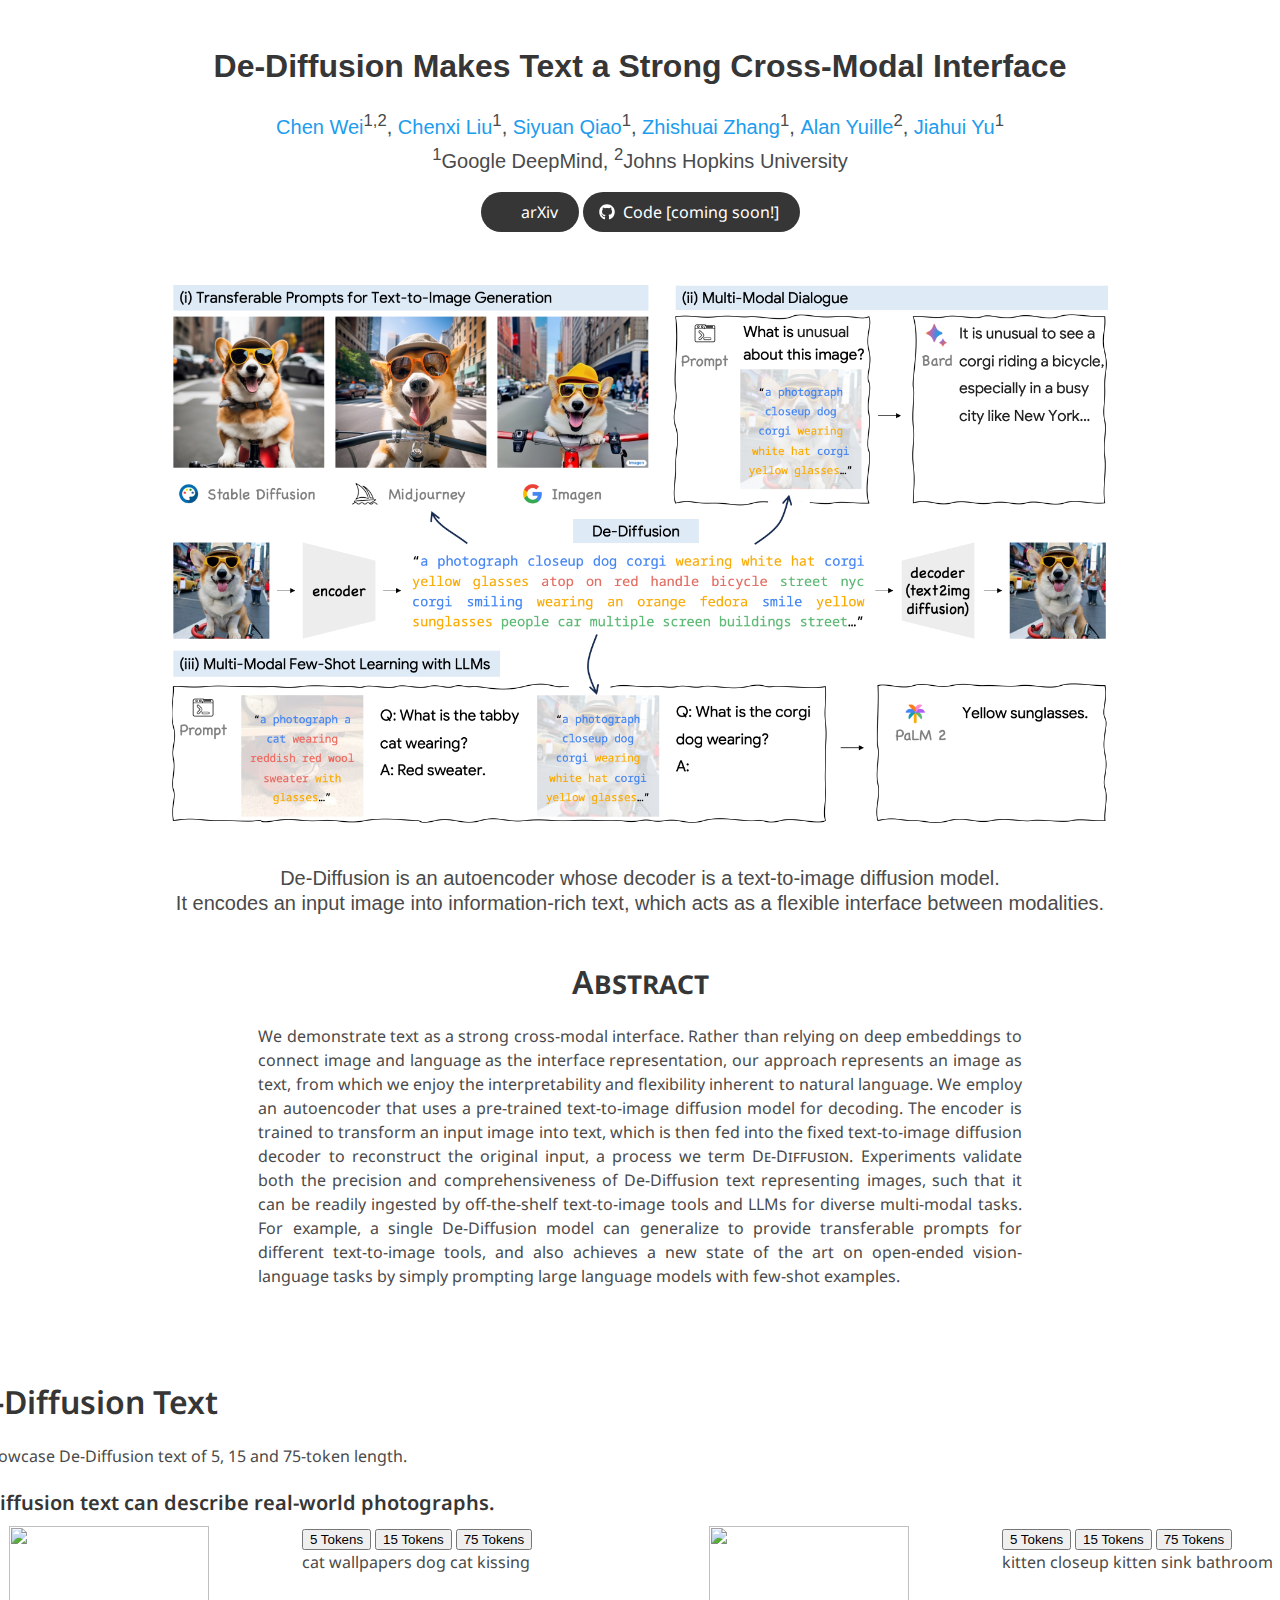
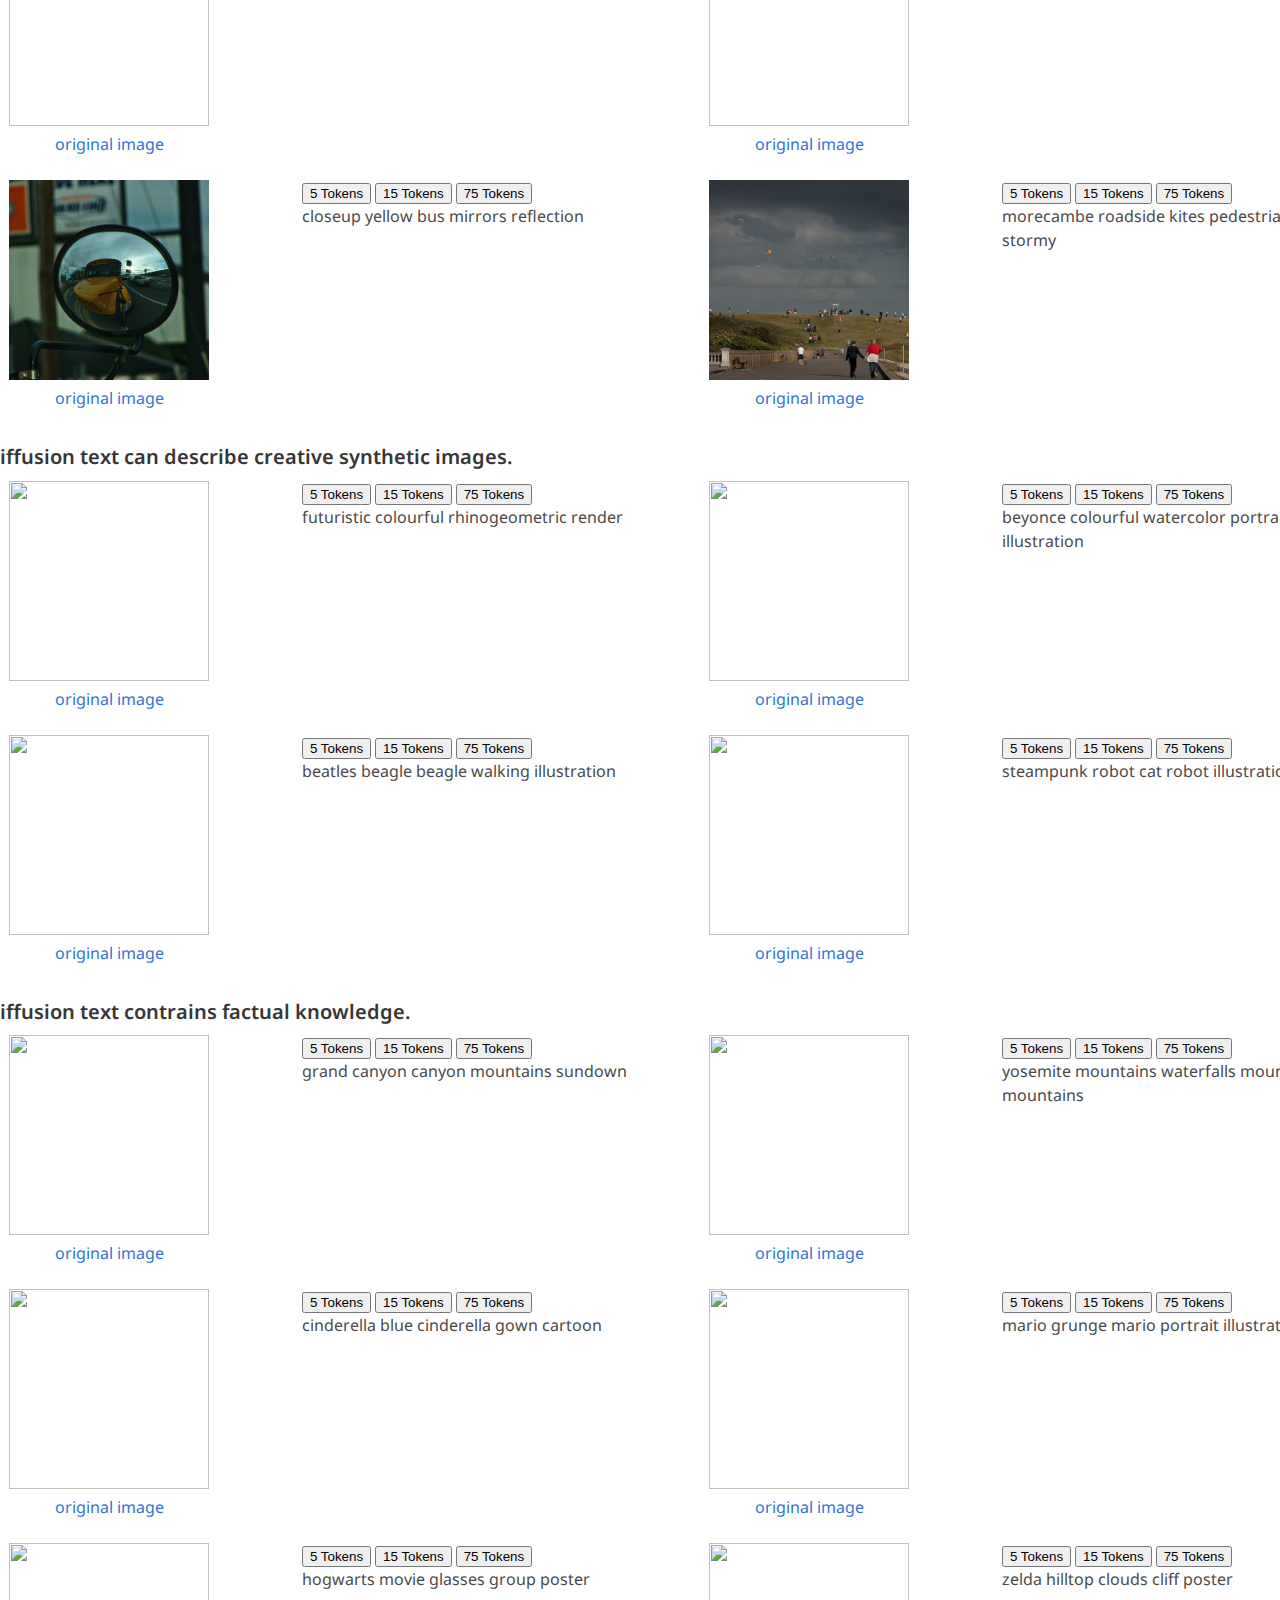
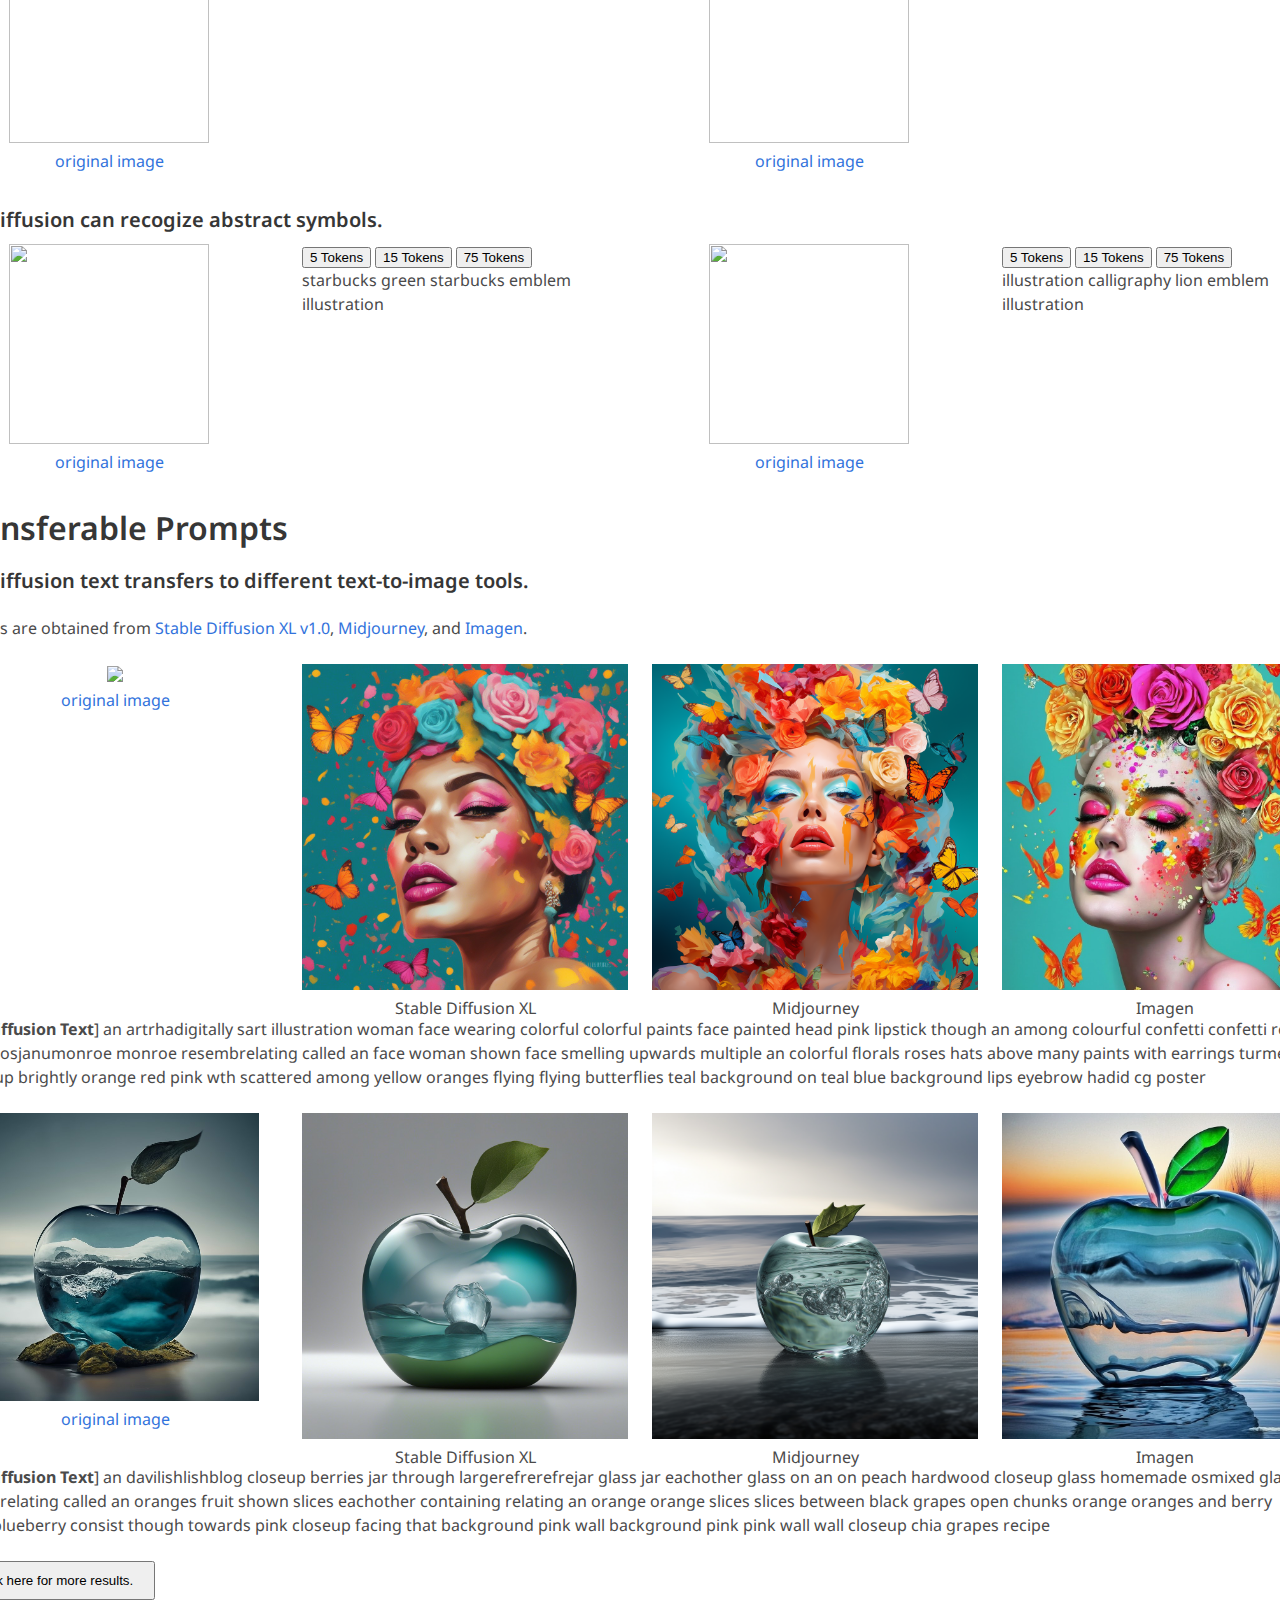
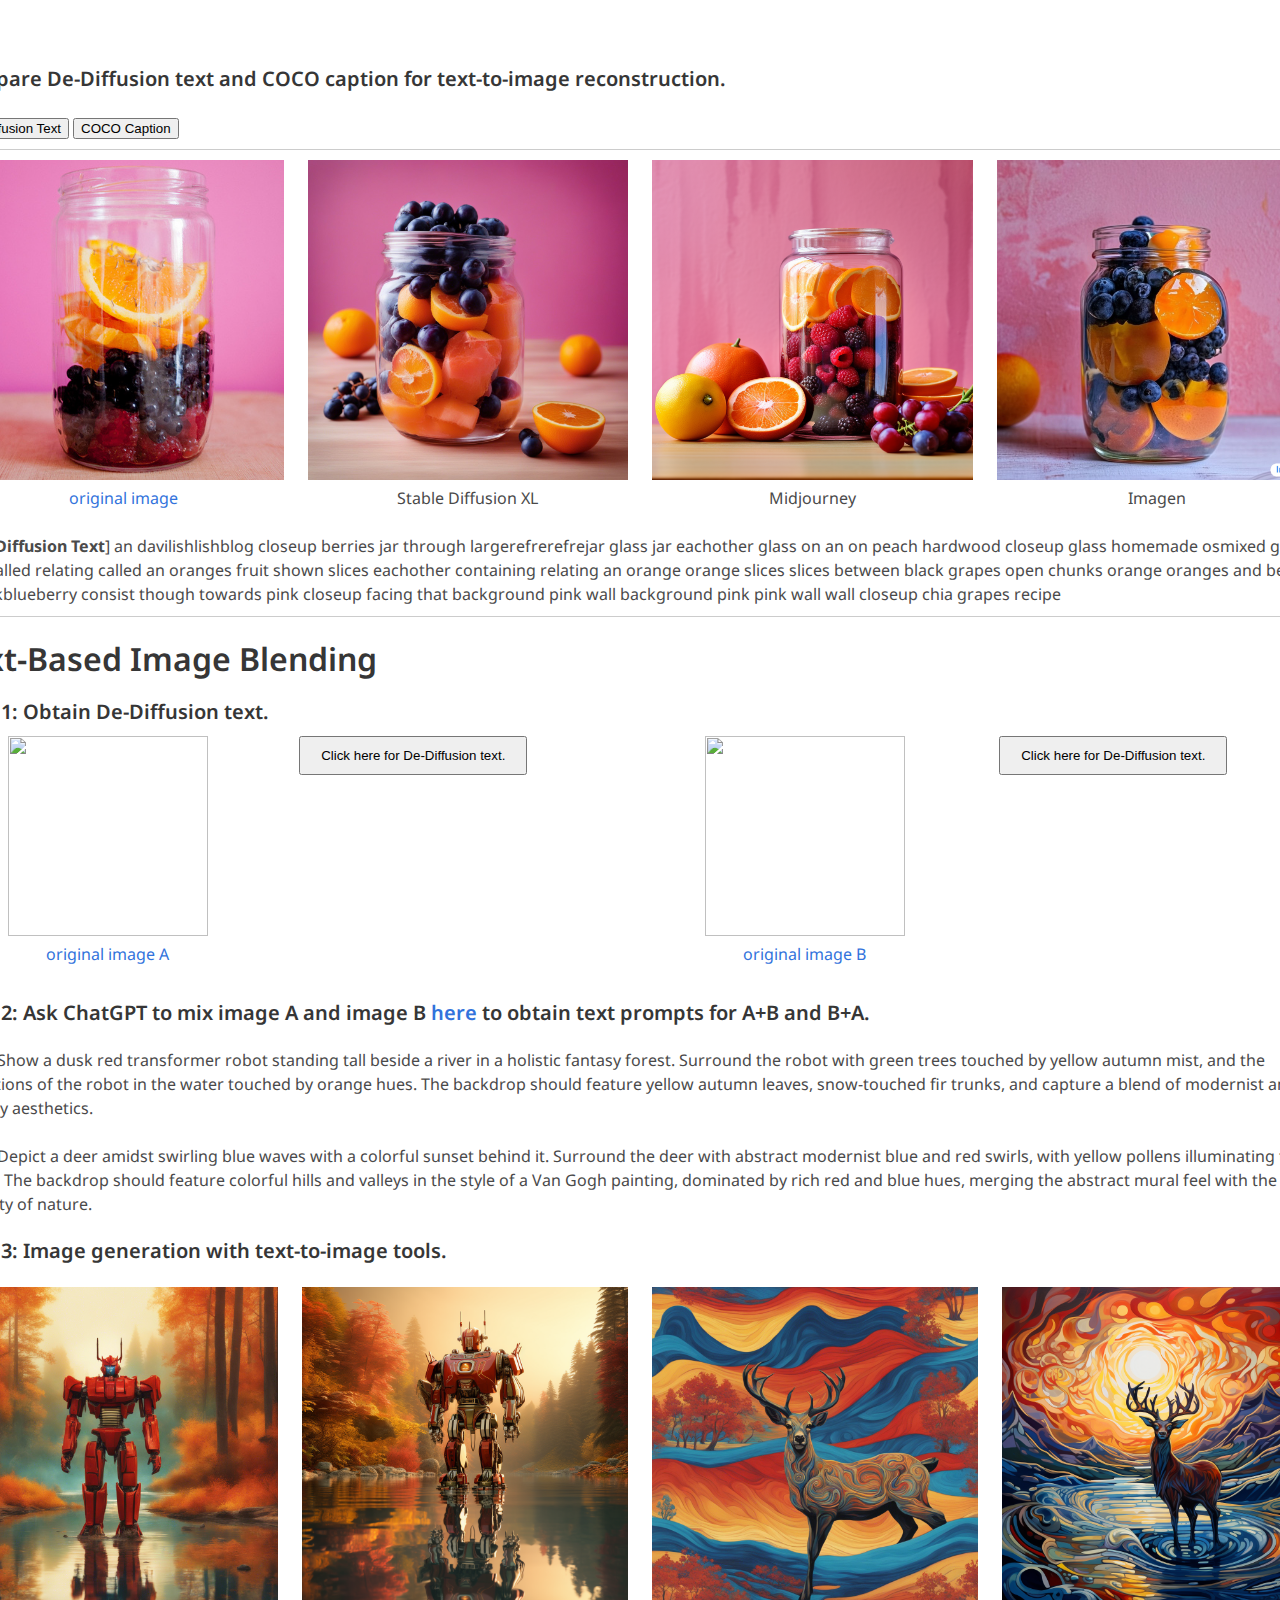
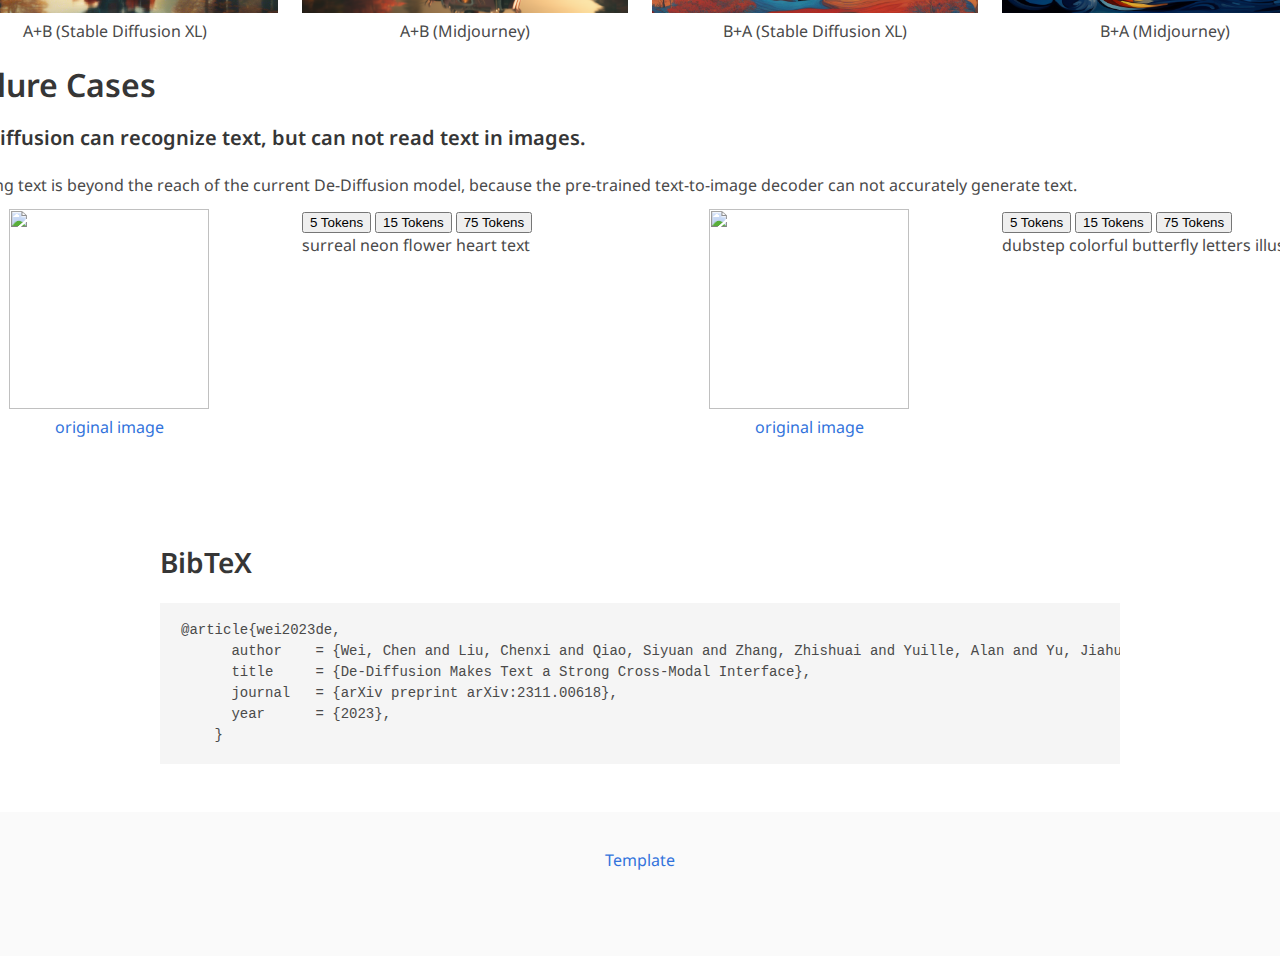
==== commit c67a7c9c: "fix typos" ====
--- a/index.html
+++ b/index.html
@@ -855,7 +855,7 @@
         <div class="columns">
             <div class="column has-text-centered">
                 <img src="dediffusion_imgs/A-B-stable.jpeg">
-                <p>A+B (Stalbe Diffusion XL)</p>
+                <p>A+B (Stable Diffusion XL)</p>
             </div>
 
             <div class="column has-text-centered">
@@ -865,7 +865,7 @@
 
             <div class="column has-text-centered">
                 <img src="dediffusion_imgs/B-A-stable.jpeg">
-                <p>B+A (Stalbe Diffusion XL)</p>
+                <p>B+A (Stable Diffusion XL)</p>
             </div>
 
             <div class="column has-text-centered">
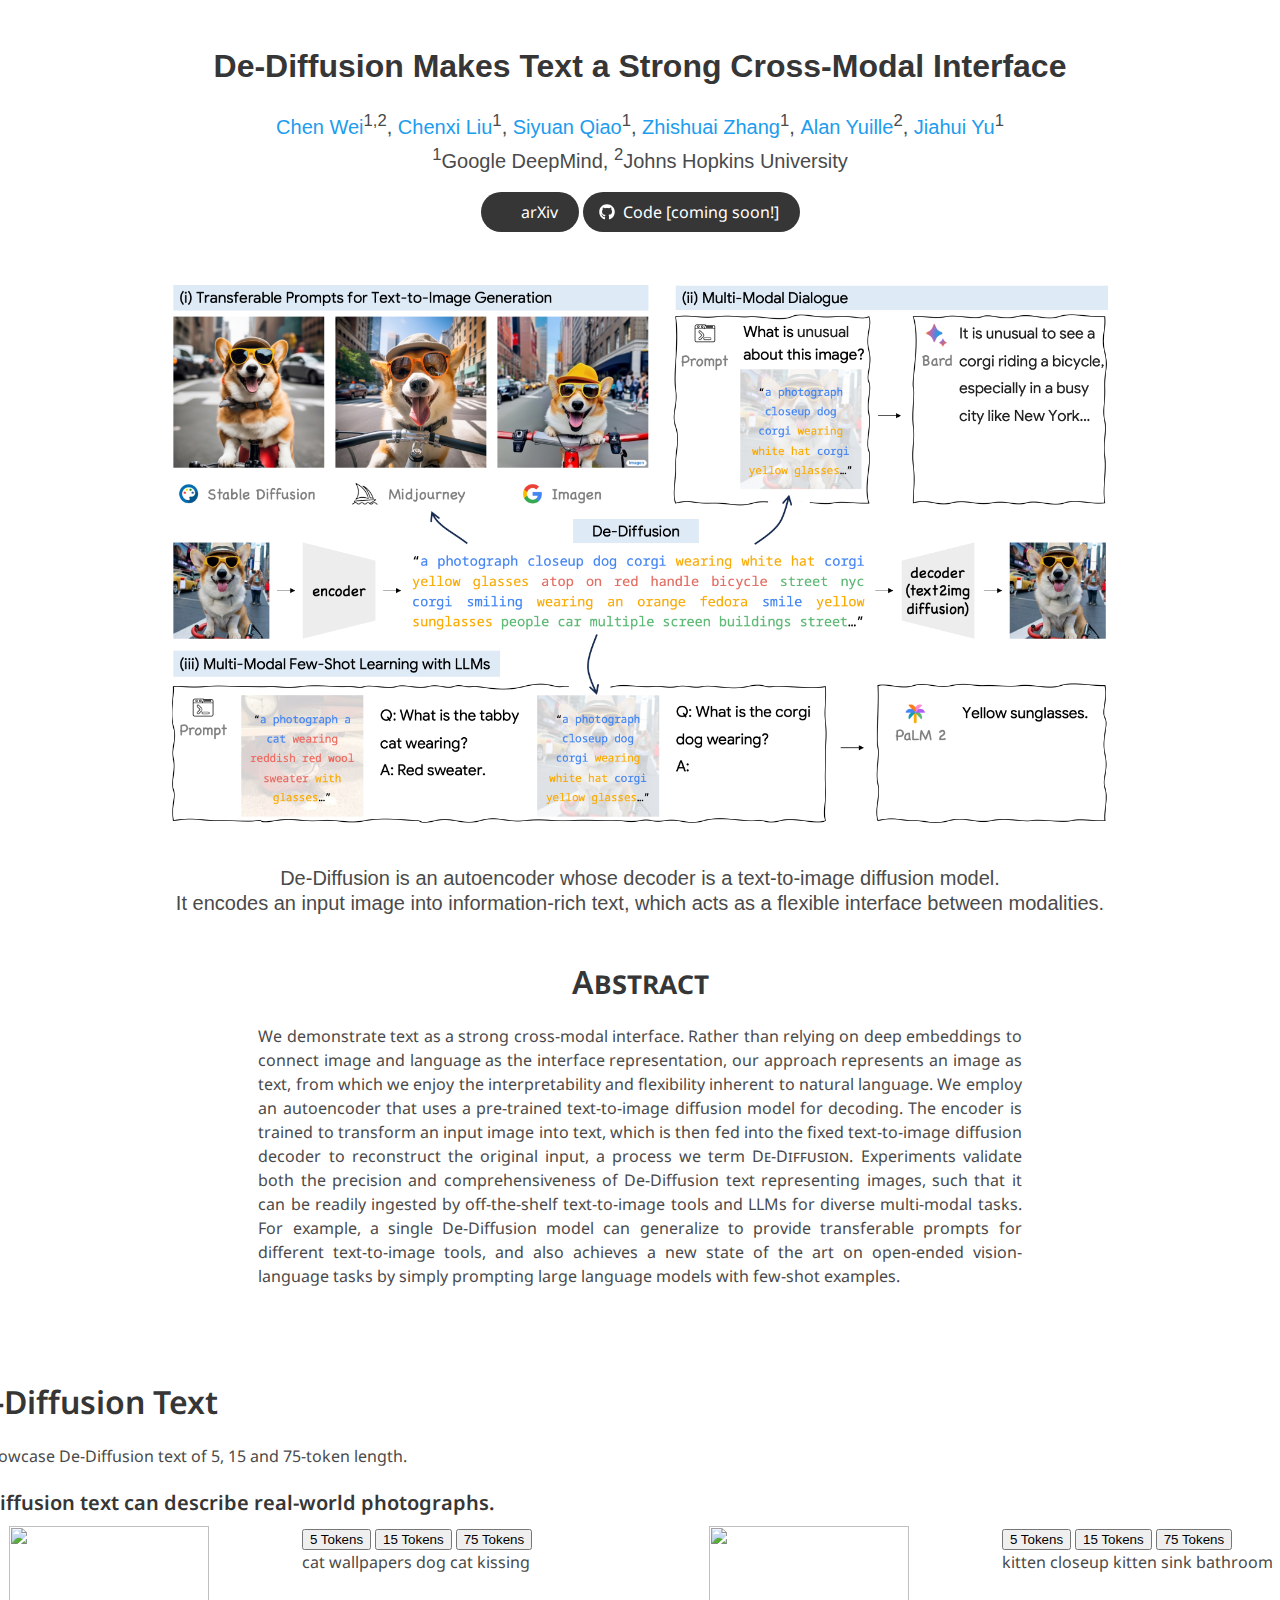
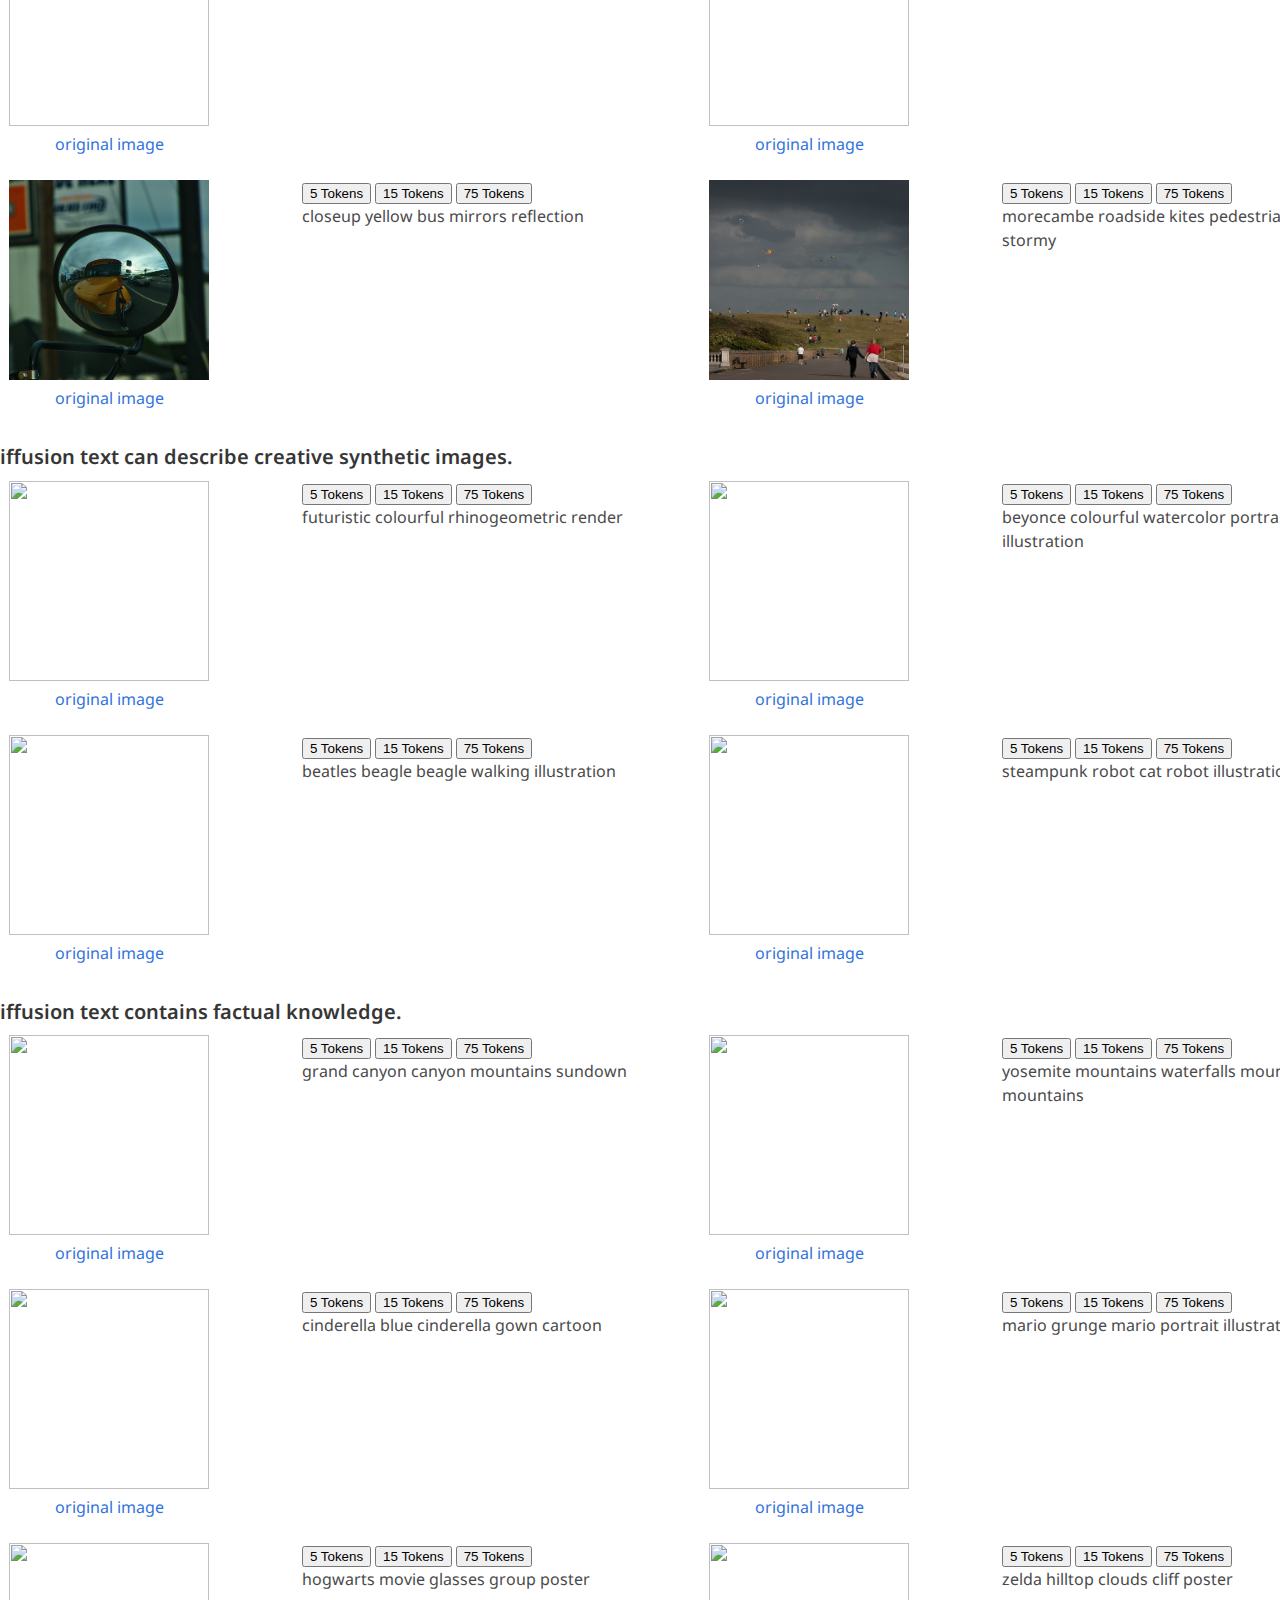
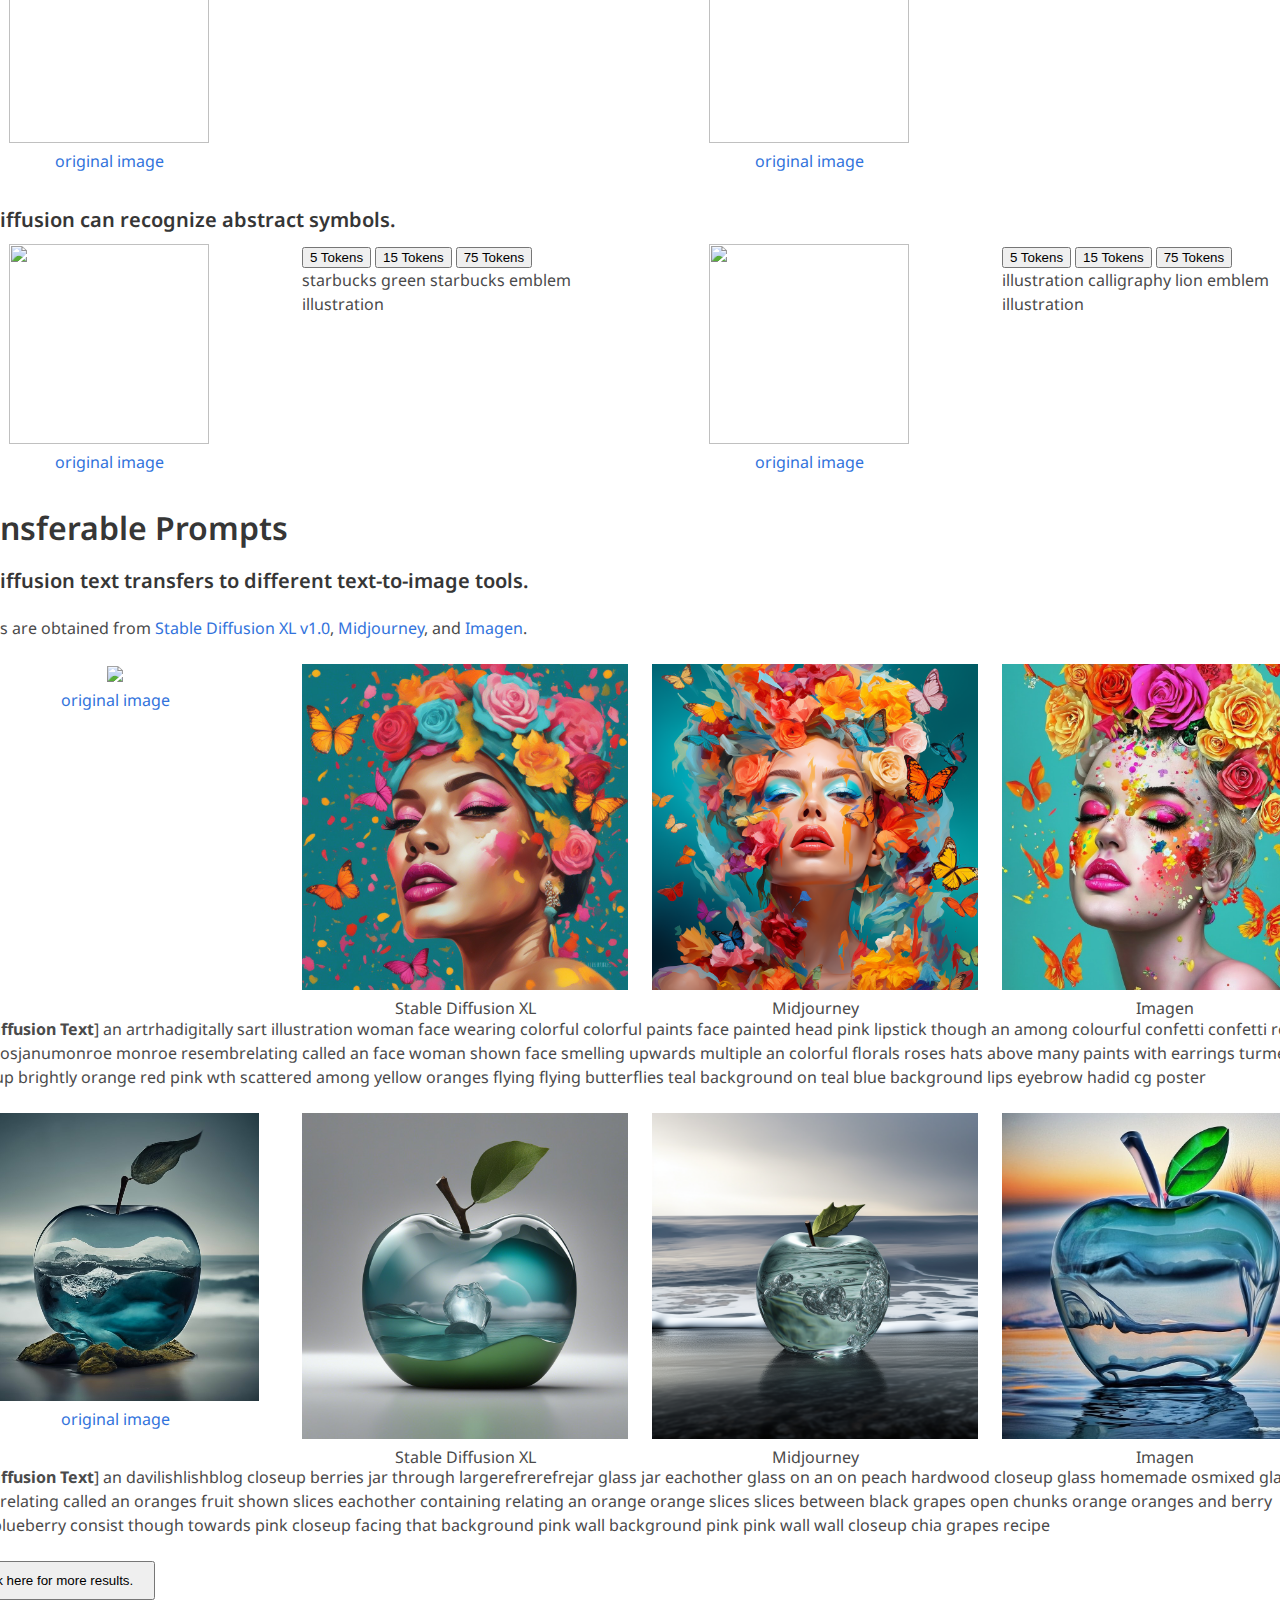
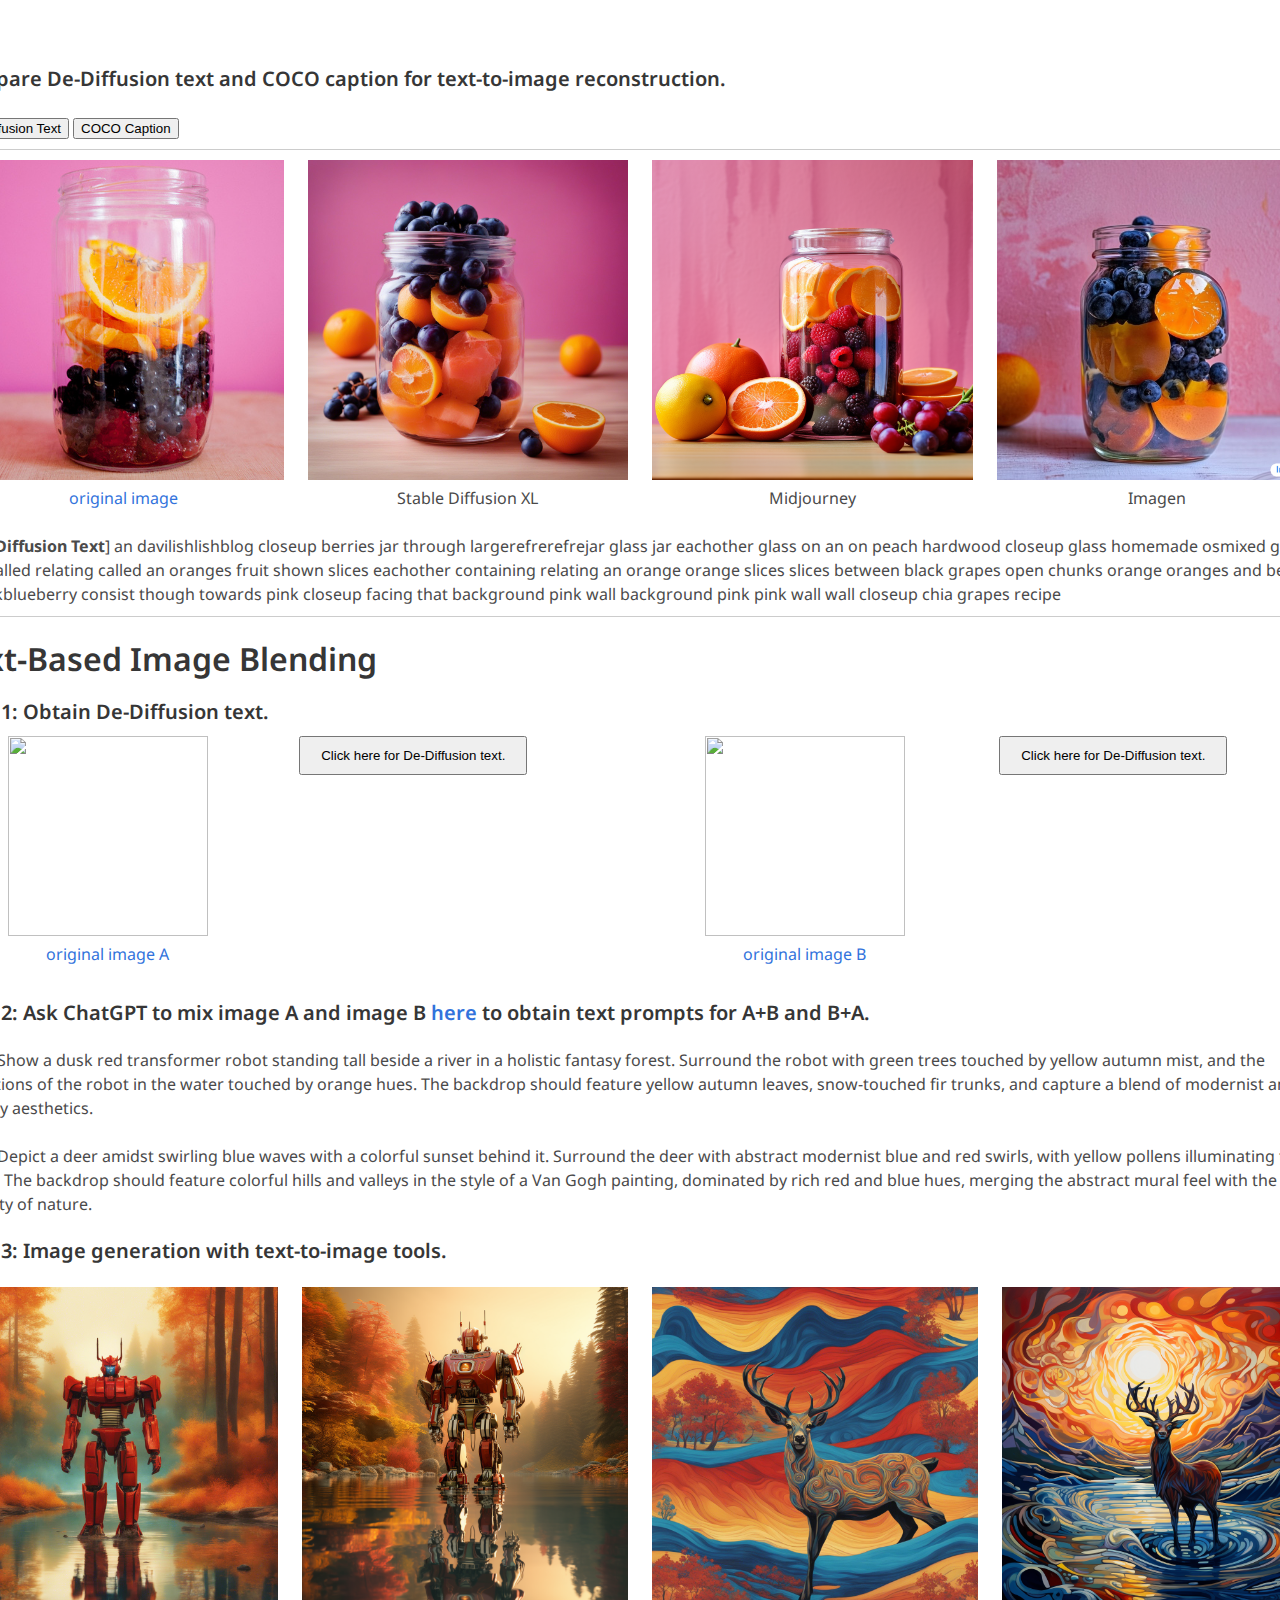
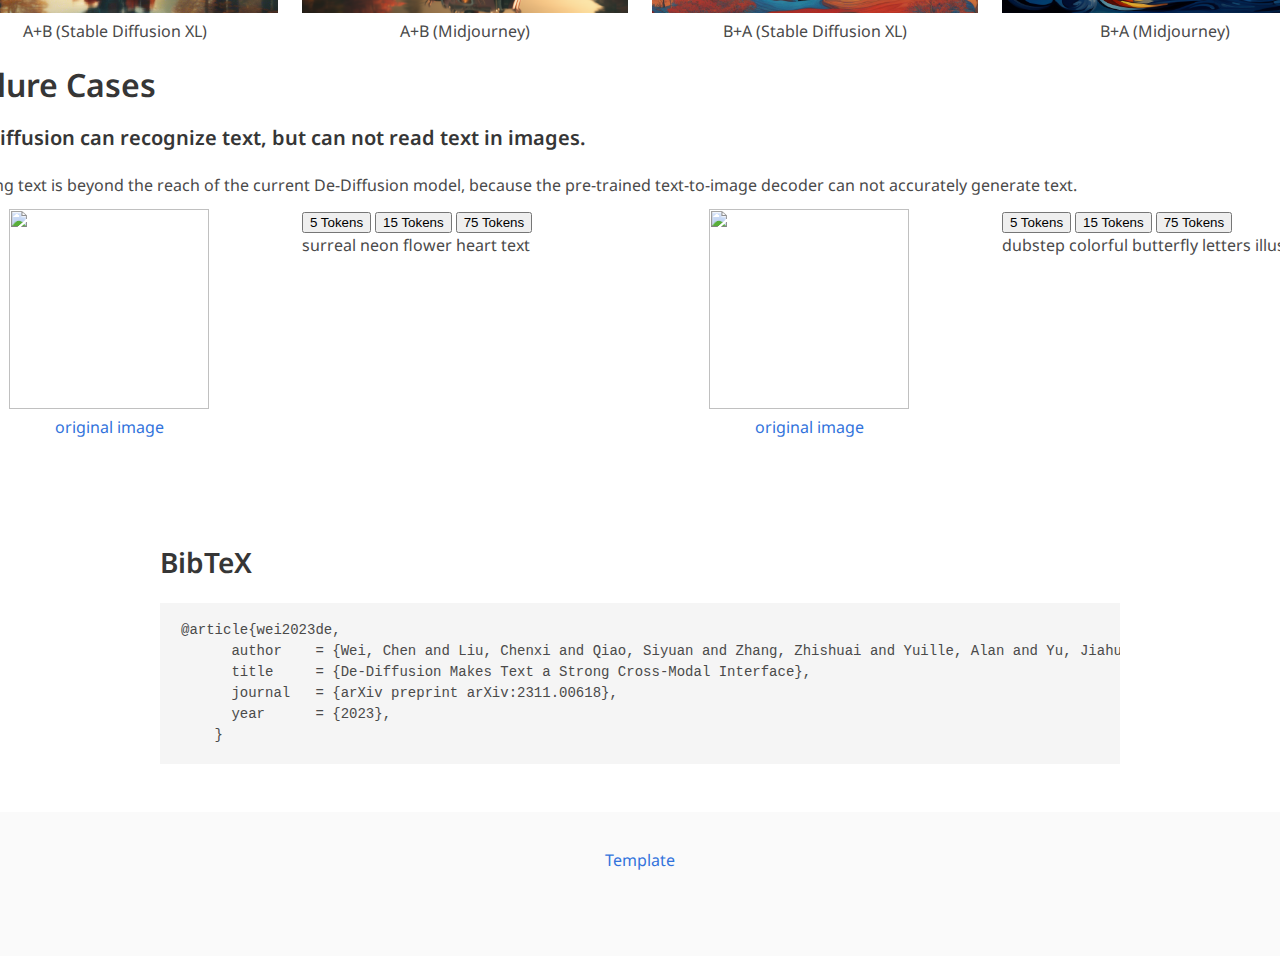
==== commit 7a9f50d6: "Update index.html" ====
--- a/index.html
+++ b/index.html
@@ -396,7 +396,7 @@
 
 
         <div class="title is-5 has-text-justified">
-          <p>De-Diffusion text contrains factual knowledge.</p>
+          <p>De-Diffusion text contains factual knowledge.</p>
         </div>
 
         <div class="columns">
@@ -531,7 +531,7 @@
         </div>
 
         <div class="title is-5 has-text-justified">
-            <p>De-Diffusion can recogize abstract symbols.</p>
+            <p>De-Diffusion can recognize abstract symbols.</p>
         </div>
 
         <div class="columns">
